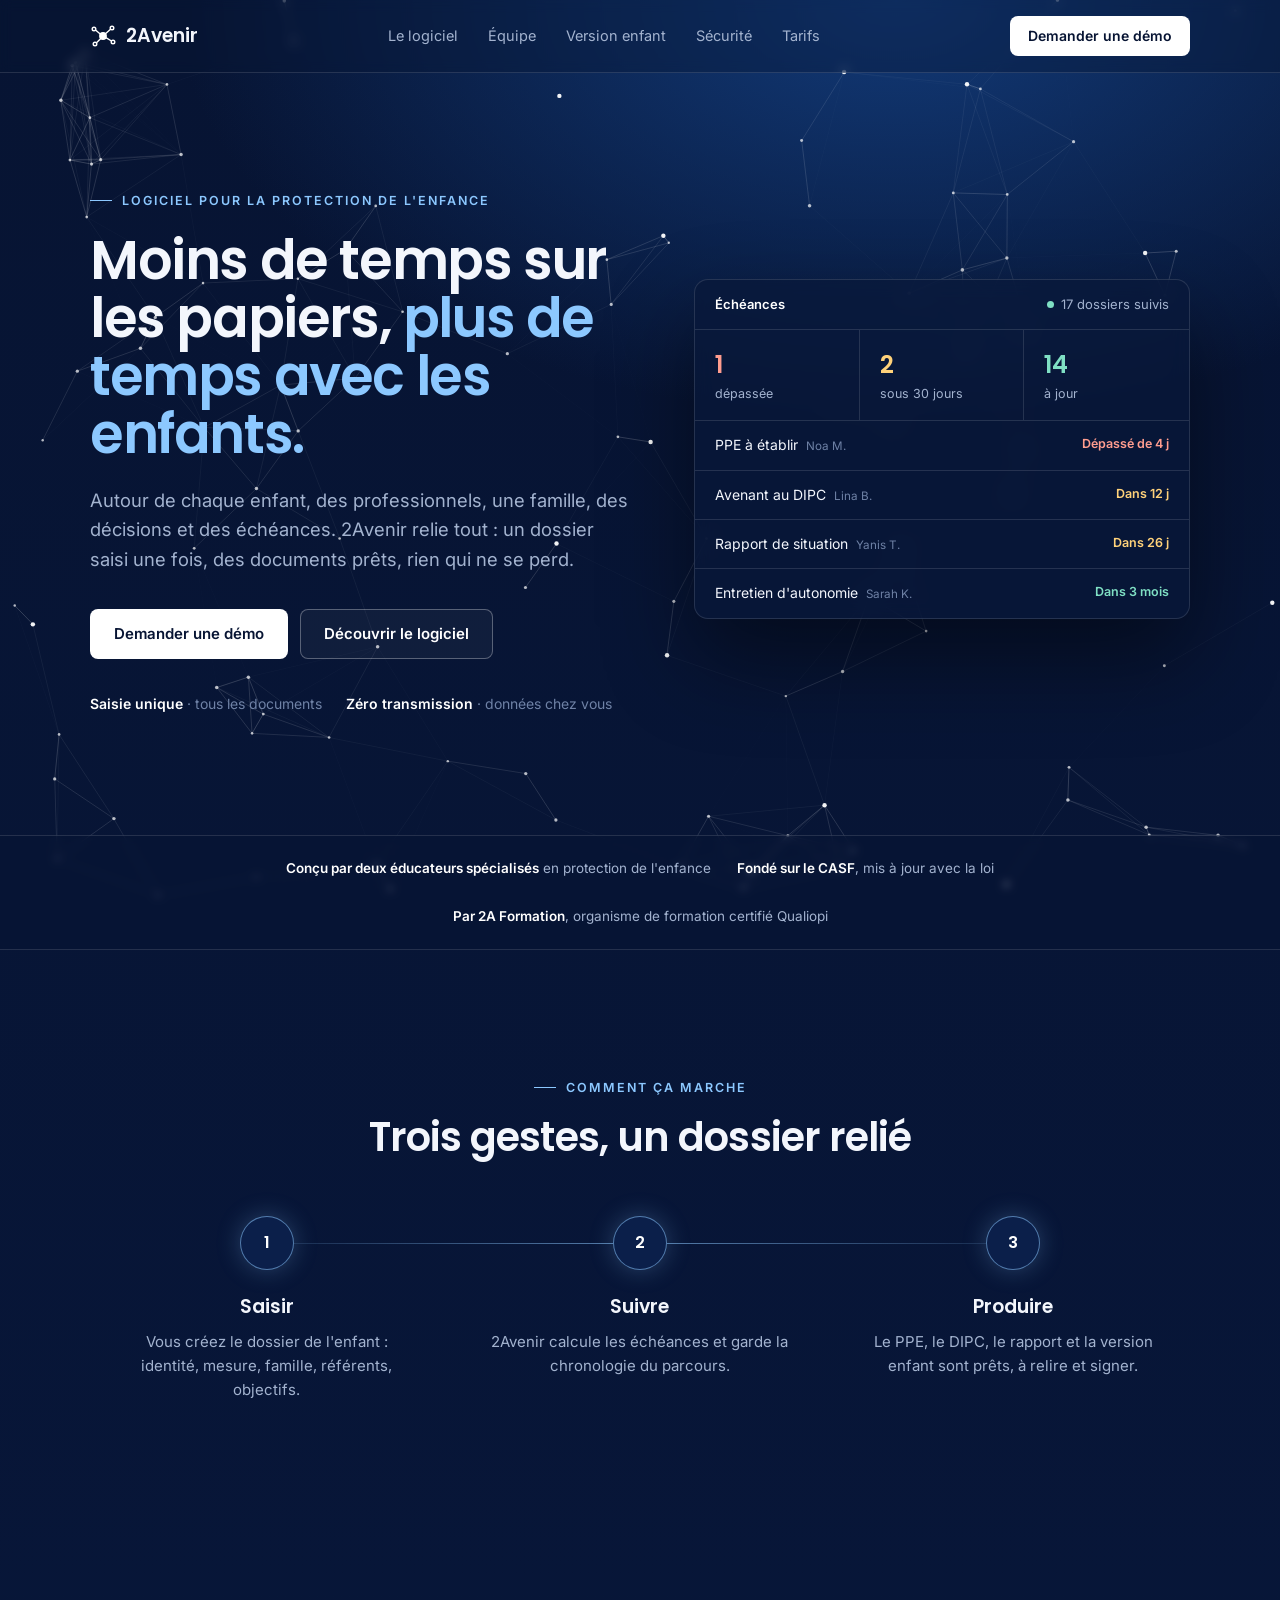
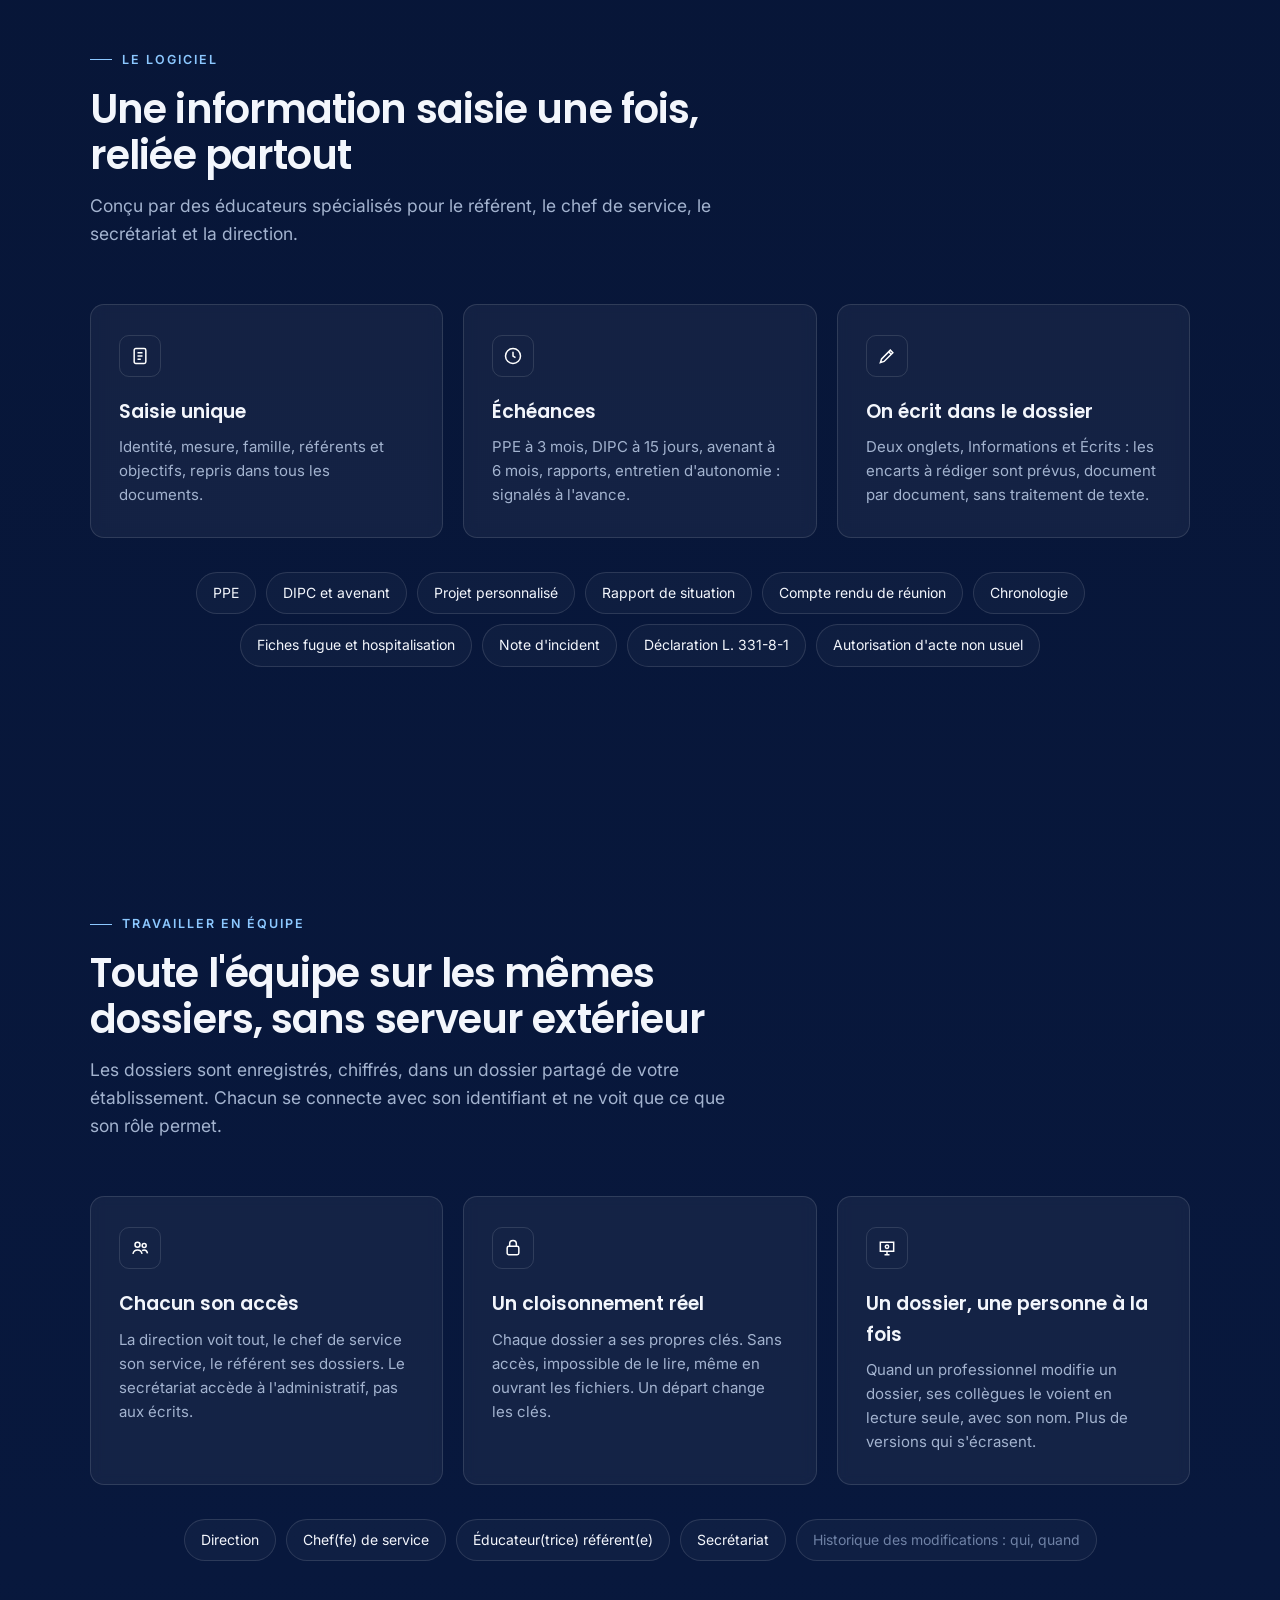
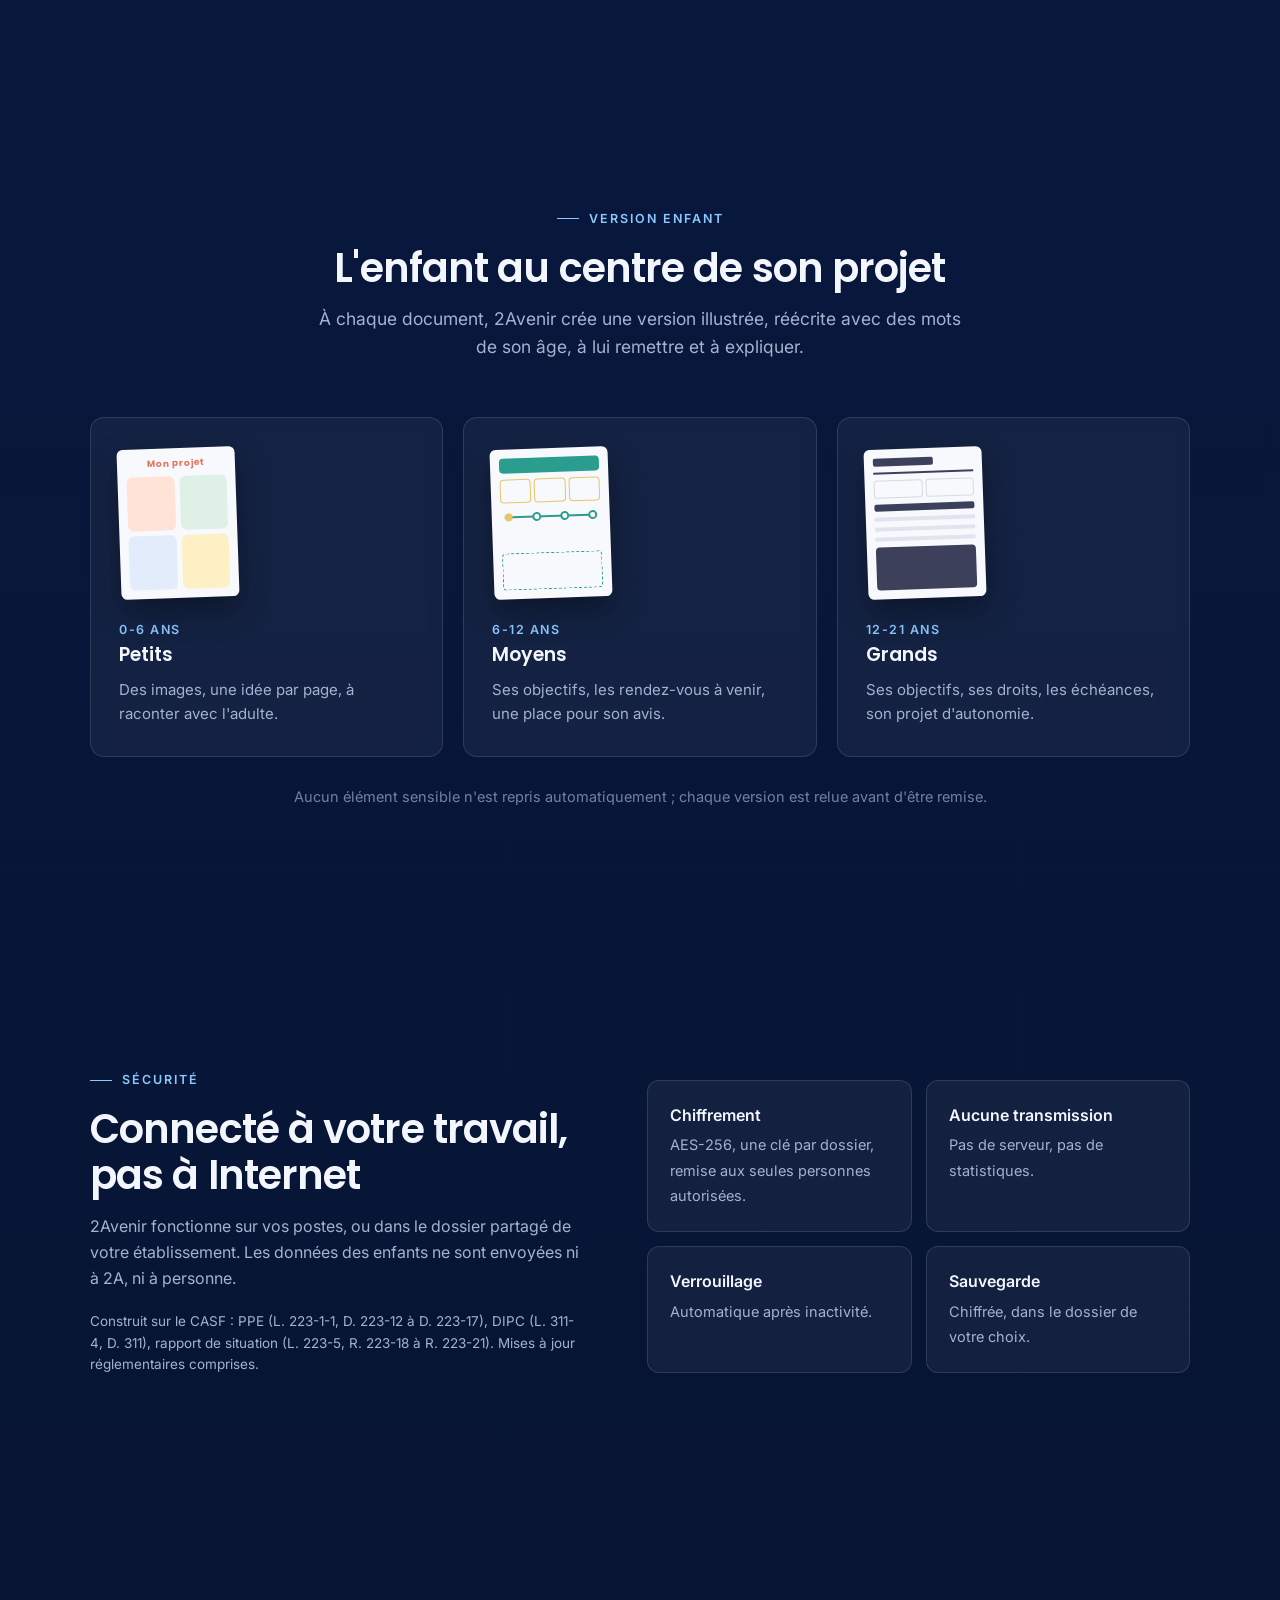
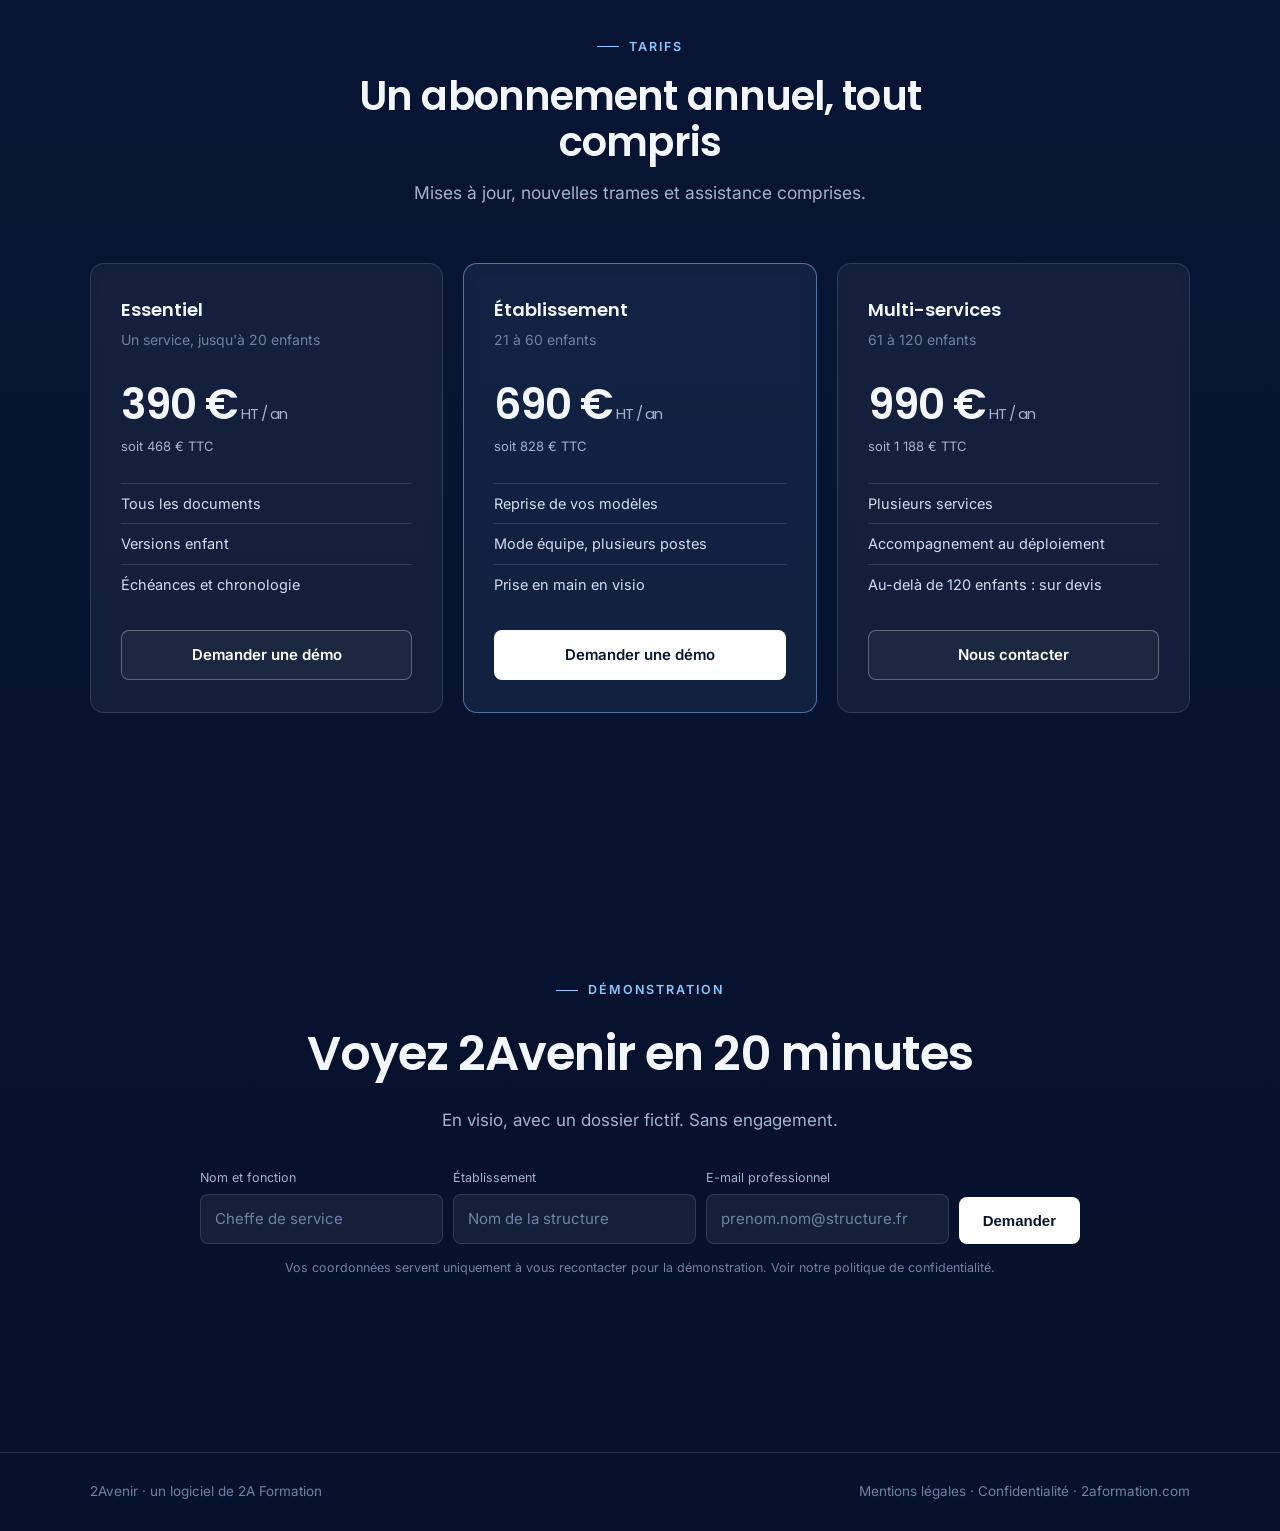
==== index.html @ 00c3069c "Page d'accueil 2Avenir" ====
<!doctype html>
<html lang="fr">
<head>
<meta charset="utf-8">
<meta name="viewport" content="width=device-width, initial-scale=1">
<title>2Avenir · logiciel pour la protection de l'enfance</title>
<meta name="description" content="2Avenir relie le dossier de chaque enfant accueilli, les échéances et les documents (PPE, DIPC, projet personnalisé, rapport de situation), avec une version pour l'enfant. Sans serveur extérieur. Par 2A Formation.">
<meta property="og:title" content="2Avenir · moins de temps sur les papiers, plus de temps avec les enfants">
<meta property="og:description" content="Le logiciel des écrits en protection de l'enfance, conçu par deux éducateurs spécialisés. Données chiffrées, rien n'est envoyé à l'extérieur.">
<meta property="og:url" content="https://2avenir.2aformation.com/">
<link rel="icon" href="data:image/svg+xml,%3Csvg xmlns=%27http://www.w3.org/2000/svg%27 viewBox=%270 0 26 26%27%3E%3Crect width=%2726%27 height=%2726%27 rx=%276%27 fill=%27%23071433%27/%3E%3Cg stroke=%27%23fff%27 stroke-width=%271.6%27%3E%3Cpath d=%27M6 7l7 6l7-6M6 19l7-6l7 6%27/%3E%3C/g%3E%3Ccircle cx=%2713%27 cy=%2713%27 r=%273%27 fill=%27%238cc8ff%27/%3E%3C/svg%3E">
<link rel="preconnect" href="https://fonts.googleapis.com"><link rel="preconnect" href="https://fonts.gstatic.com" crossorigin>
<link rel="stylesheet" href="https://fonts.googleapis.com/css2?family=Inter:wght@400;600&family=Poppins:wght@500;600&display=swap">
<style>
:root{color-scheme:dark;--ink:#f3f6fc;--muted:#a3b3cf;--dim:#6f82a6;--line:rgba(255,255,255,.12);--glass:rgba(255,255,255,.05);--accent:#8cc8ff}
*{box-sizing:border-box}
html{scroll-behavior:smooth}
body{margin:0;color:var(--ink);font-family:"Segoe UI Variable","Segoe UI",Inter,system-ui,Arial,sans-serif;font-size:16px;line-height:1.6;-webkit-font-smoothing:antialiased;
 background:radial-gradient(1200px 700px at 70% 0%,#123a78 0%,transparent 60%),linear-gradient(180deg,#071433 0%,#08183d 50%,#06112b 100%)}
html{background:#071433}
body:before{content:"";position:fixed;inset:0 0 auto;height:env(safe-area-inset-top,0px);z-index:11;background:#071433}
a:focus-visible,.btn:focus-visible{outline:2px solid var(--accent);outline-offset:3px}
h1,h2,h3,.logo,.px{font-family:Poppins,"Segoe UI",system-ui,sans-serif}
a{color:inherit;text-decoration:none}
#net{position:fixed;inset:0;width:100%;height:100%;z-index:0;pointer-events:none}
header,main,footer{position:relative;z-index:1}
.wrap{max-width:1140px;margin:0 auto;padding-left:max(20px,env(safe-area-inset-left,0px));padding-right:max(20px,env(safe-area-inset-right,0px))}
.tagm{position:fixed;bottom:calc(14px + env(safe-area-inset-bottom,0px));right:calc(14px + env(safe-area-inset-right,0px));z-index:99;background:rgba(255,255,255,.08);border:1px solid var(--line);color:var(--muted);font-size:12px;padding:6px 12px;border-radius:20px}
.btn{display:inline-flex;align-items:center;gap:8px;padding:13px 24px;border-radius:8px;font-weight:600;font-size:15px;background:#fff;color:#071433;transition:transform .2s,box-shadow .2s}
.btn:hover{transform:translateY(-1px);box-shadow:0 10px 30px rgba(140,200,255,.25)}
.btn.line{background:rgba(255,255,255,.04);color:#fff;box-shadow:inset 0 0 0 1px rgba(255,255,255,.3)}
.btn.line:hover{box-shadow:inset 0 0 0 1px #fff}
.k{display:inline-flex;align-items:center;gap:10px;font-size:12.5px;font-weight:600;letter-spacing:2px;text-transform:uppercase;color:var(--accent)}
.k:before{content:"";width:22px;height:1px;background:var(--accent)}

header{border-bottom:1px solid var(--line);backdrop-filter:blur(6px);background:rgba(7,20,51,.35);position:sticky;top:env(safe-area-inset-top,0px);z-index:10}
header .wrap{display:flex;align-items:center;justify-content:space-between;height:72px}
.logo{display:flex;align-items:center;gap:10px;font-weight:600;font-size:19px}
nav{display:flex;gap:30px;font-size:14.5px;color:var(--muted)}
nav a:hover{color:#fff}
header .btn{padding:9px 18px;font-size:14px}

.hero{display:flex;align-items:center;padding-block:110px 120px}
.hero .wrap{display:grid;grid-template-columns:1.05fr .95fr;gap:56px;align-items:center}
.hero h1{font-size:54px;line-height:1.08;letter-spacing:-1.4px;margin:20px 0 22px;font-weight:600}
.hero h1 span{color:var(--accent)}
.hero p{font-size:18.5px;color:var(--muted);margin:0 0 34px;max-width:540px}
.ctas{display:flex;gap:12px;flex-wrap:wrap}
.trust{display:flex;gap:24px;margin-top:34px;font-size:14px;color:var(--dim);flex-wrap:wrap}
.trust b{color:#fff;font-weight:600}

.app{background:rgba(9,24,58,.72);border:1px solid var(--line);border-radius:14px;backdrop-filter:blur(10px);box-shadow:0 40px 90px rgba(0,0,0,.45);overflow:hidden}
.app .bar{display:flex;justify-content:space-between;align-items:center;padding:14px 20px;border-bottom:1px solid var(--line);font-size:13px;color:var(--muted)}
.app .bar b{color:#fff;font-weight:600}
.app .kp{display:grid;grid-template-columns:repeat(3,1fr);border-bottom:1px solid var(--line)}
.app .kp div{padding:16px 20px;border-right:1px solid var(--line);font-size:12.5px;color:var(--muted)}
.app .kp div:last-child{border-right:0}
.app .kp b{display:block;font-size:24px;font-family:Poppins,sans-serif;font-weight:600}
.r{color:#ff9d8f}.o{color:#ffd27a}.g{color:#7fe0c4}
.app .row{display:flex;justify-content:space-between;padding:13px 20px;border-bottom:1px solid var(--line);font-size:14px}
.app .row:last-child{border-bottom:0}
.app .row small{color:var(--dim);margin-left:8px}
.app .row span:last-child{font-size:12.5px;font-weight:600}

section{padding:120px 0}
.sh{max-width:660px;margin-bottom:56px}
.sh h2{font-size:40px;line-height:1.15;letter-spacing:-.9px;margin:16px 0 14px;font-weight:600}
.sh p{color:var(--muted);font-size:17.5px;margin:0}
.sh.c{text-align:center;margin-left:auto;margin-right:auto}

.grid3{display:grid;grid-template-columns:repeat(3,1fr);gap:20px}
.card{background:var(--glass);border:1px solid var(--line);border-radius:14px;padding:30px 28px;backdrop-filter:blur(6px);transition:border-color .3s,transform .3s}
.card:hover{border-color:rgba(140,200,255,.45);transform:translateY(-3px)}
.card .ic{width:42px;height:42px;border-radius:10px;border:1px solid var(--line);display:grid;place-items:center;margin-bottom:20px}
.card h3{margin:0 0 8px;font-size:19px;font-weight:600}
.card p{margin:0;color:var(--muted);font-size:15px}

.docs{display:flex;flex-wrap:wrap;gap:10px;margin-top:34px;justify-content:center}
.docs span{padding:9px 16px;border-radius:30px;border:1px solid var(--line);font-size:14px;background:rgba(255,255,255,.03)}

.kid .age{font-size:12.5px;font-weight:600;letter-spacing:1.5px;color:var(--accent);text-transform:uppercase}
.kid svg{display:block;margin-bottom:22px}
.fine{text-align:center;color:var(--dim);font-size:14.5px;margin-top:28px}

.sec{display:grid;grid-template-columns:1fr 1.1fr;gap:64px;align-items:center}
.sec h2{font-size:40px;letter-spacing:-.9px;line-height:1.15;margin:16px 0 14px;font-weight:600}
.sec p{color:var(--muted)}
.sg{display:grid;grid-template-columns:1fr 1fr;gap:14px}
.sg div{padding:22px;border-radius:12px;border:1px solid var(--line);background:var(--glass)}
.sg b{display:block;font-weight:600;margin-bottom:4px}
.sg span{color:var(--muted);font-size:14.5px}
.law{margin-top:20px;font-size:13.5px;color:var(--dim)}

.tg{display:grid;grid-template-columns:repeat(3,1fr);gap:20px}
.t{border-radius:14px;padding:32px 30px;background:var(--glass);border:1px solid var(--line);display:flex;flex-direction:column;backdrop-filter:blur(6px)}
.t.rec{background:rgba(140,200,255,.08);border-color:rgba(140,200,255,.5)}
.t h3{margin:0;font-size:18px;font-weight:600}
.t .for{color:var(--dim);font-size:14px;margin:4px 0 20px}
.px{font-size:42px;font-weight:600;letter-spacing:-1px}
.px small{font-size:15px;color:var(--muted);font-weight:400}
.ttc{font-size:13px;color:var(--muted);margin-top:-2px;margin-bottom:6px}
.t ul{list-style:none;padding:0;margin:20px 0 26px;flex:1;font-size:14.5px;color:#d3dcee}
.t li{padding:8px 0;border-top:1px solid var(--line)}
.t .btn{justify-content:center}
.fond{text-align:center;color:var(--muted);margin-top:24px;font-size:15px}
.fond b{color:#fff}

.final{text-align:center;padding:140px 0}
.final h2{font-size:48px;letter-spacing:-1px;margin:16px 0 14px;font-weight:600}
.final p{color:var(--muted);margin:0 0 34px;font-size:17px}
footer{border-top:1px solid var(--line);padding:28px 0;color:var(--dim);font-size:13.5px}
footer a{color:inherit}
footer .wrap{display:flex;justify-content:space-between;gap:16px;flex-wrap:wrap}

@media(max-width:900px){
 nav{display:none}
 .hero .wrap,.sec{grid-template-columns:1fr}
 .hero h1{font-size:36px}
 .grid3,.tg,.sg{grid-template-columns:1fr}
 section{padding:72px 0}
 .sh h2,.sec h2{font-size:30px}.final h2{font-size:34px}
}

/* ===== améliorations v2 ===== */
.app .bar .live{display:inline-flex;align-items:center;gap:7px}
.app .bar .live:before{content:"";width:7px;height:7px;border-radius:50%;background:#7fe0c4;box-shadow:0 0 0 0 rgba(127,224,196,.6);animation:pulse 2.4s infinite}
@keyframes pulse{0%{box-shadow:0 0 0 0 rgba(127,224,196,.55)}70%{box-shadow:0 0 0 8px rgba(127,224,196,0)}100%{box-shadow:0 0 0 0 rgba(127,224,196,0)}}
.app .row{animation:rowin .7s ease both}
.app .row:nth-of-type(1){animation-delay:.15s}.app .row:nth-of-type(2){animation-delay:.3s}.app .row:nth-of-type(3){animation-delay:.45s}.app .row:nth-of-type(4){animation-delay:.6s}
@keyframes rowin{from{opacity:.25;transform:translateX(10px)}to{opacity:1;transform:none}}
.strip{border-top:1px solid var(--line);border-bottom:1px solid var(--line);background:rgba(7,20,51,.45);backdrop-filter:blur(4px)}
.strip .wrap{display:flex;justify-content:center;gap:26px;flex-wrap:wrap;padding-block:22px;font-size:13.5px;color:var(--muted)}
.strip b{color:#fff;font-weight:600}
.steps{display:grid;grid-template-columns:repeat(3,1fr);gap:20px;position:relative}
.steps:before{content:"";position:absolute;top:27px;left:16%;right:16%;height:1px;background:linear-gradient(90deg,rgba(140,200,255,.1),rgba(140,200,255,.6),rgba(140,200,255,.1))}
.step{text-align:center;padding:0 10px;position:relative}
.step .dot{width:54px;height:54px;border-radius:50%;margin:0 auto 22px;display:grid;place-items:center;background:#0b1f4a;border:1px solid rgba(140,200,255,.55);font-family:Poppins,sans-serif;font-weight:600;color:#fff;box-shadow:0 0 24px rgba(140,200,255,.25)}
.step h3{margin:0 0 8px;font-size:19px;font-weight:600}
.step p{margin:0 auto;color:var(--muted);font-size:15px;max-width:300px}
.paper{width:118px;height:150px;background:#f7f9fd;border-radius:6px;box-shadow:0 14px 30px rgba(0,0,0,.35);padding:9px;display:flex;flex-direction:column;gap:6px;margin-bottom:22px;transform:rotate(-2deg);transition:transform .35s}
.card:hover .paper{transform:rotate(0) translateY(-3px)}
.form{display:grid;grid-template-columns:repeat(3,1fr) auto;gap:10px;max-width:880px;margin:0 auto;text-align:left}
.form label{display:block;font-size:12.5px;color:var(--muted);margin-bottom:6px}
.form input{width:100%;padding:12px 14px;border-radius:8px;border:1px solid var(--line);background:rgba(255,255,255,.06);color:#fff;font:inherit;font-size:15px}
.form input::placeholder{color:var(--dim)}
.form input:focus{outline:none;border-color:var(--accent);background:rgba(255,255,255,.09)}
.form .btn{align-self:end;height:47px;border:0;cursor:pointer}
.ok{margin-top:18px;color:#7fe0c4;font-size:15px}
@media(max-width:900px){.steps,.form{grid-template-columns:1fr}.steps:before{display:none}.strip .wrap{gap:14px;flex-direction:column;align-items:center;text-align:center}}
@media(prefers-reduced-motion:reduce){.app .row{animation:none}.app .bar .live:before{animation:none}}
</style>
</head>
<body>

<canvas id="net" aria-hidden="true"></canvas>

<header>
 <div class="wrap">
  <div class="logo"><svg width="26" height="26" viewBox="0 0 26 26" fill="none" stroke="#fff" stroke-width="1.4"><circle cx="13" cy="13" r="3.2" fill="#fff"/><circle cx="4" cy="6" r="1.8"/><circle cx="22" cy="5" r="1.8"/><circle cx="23" cy="19" r="1.8"/><circle cx="5" cy="21" r="1.8"/><path d="M5.5 7l5 4.2M20.5 6.3l-5.3 4.8M21.5 18l-5.6-3.4M6.5 19.8l4.3-4.2"/></svg>2Avenir</div>
  <nav><a href="#logiciel">Le logiciel</a><a href="#equipe">Équipe</a><a href="#enfant">Version enfant</a><a href="#securite">Sécurité</a><a href="#tarifs">Tarifs</a></nav>
  <a class="btn" href="#demo">Demander une démo</a>
 </div>
</header>

<main>
 <div class="hero">
  <div class="wrap">
   <div>
    <div class="k">Logiciel pour la protection de l'enfance</div>
    <h1>Moins de temps sur les papiers, <span>plus de temps avec les enfants.</span></h1>
    <p>Autour de chaque enfant, des professionnels, une famille, des décisions et des échéances. 2Avenir relie tout : un dossier saisi une fois, des documents prêts, rien qui ne se perd.</p>
    <div class="ctas"><a class="btn" href="#demo">Demander une démo</a><a class="btn line" href="#logiciel">Découvrir le logiciel</a></div>
    <div class="trust"><span><b>Saisie unique</b> · tous les documents</span><span><b>Zéro transmission</b> · données chez vous</span></div>
   </div>
   <div class="app" aria-label="Aperçu du logiciel, données fictives">
    <div class="bar"><b>Échéances</b><span class="live">17 dossiers suivis</span></div>
    <div class="kp"><div><b class="r">1</b>dépassée</div><div><b class="o">2</b>sous 30 jours</div><div><b class="g">14</b>à jour</div></div>
    <div class="row"><span>PPE à établir<small>Noa M.</small></span><span class="r">Dépassé de 4 j</span></div>
    <div class="row"><span>Avenant au DIPC<small>Lina B.</small></span><span class="o">Dans 12 j</span></div>
    <div class="row"><span>Rapport de situation<small>Yanis T.</small></span><span class="o">Dans 26 j</span></div>
    <div class="row"><span>Entretien d'autonomie<small>Sarah K.</small></span><span class="g">Dans 3 mois</span></div>
   </div>
  </div>
 </div>

 <div class="strip"><div class="wrap"><span><b>Conçu par deux éducateurs spécialisés</b> en protection de l'enfance</span><span><b>Fondé sur le CASF</b>, mis à jour avec la loi</span><span><b>Par 2A Formation</b>, organisme de formation certifié Qualiopi</span></div></div>

 <section id="etapes">
  <div class="wrap">
   <div class="sh c"><div class="k">Comment ça marche</div><h2>Trois gestes, un dossier relié</h2></div>
   <div class="steps">
    <div class="step"><div class="dot">1</div><h3>Saisir</h3><p>Vous créez le dossier de l'enfant : identité, mesure, famille, référents, objectifs.</p></div>
    <div class="step"><div class="dot">2</div><h3>Suivre</h3><p>2Avenir calcule les échéances et garde la chronologie du parcours.</p></div>
    <div class="step"><div class="dot">3</div><h3>Produire</h3><p>Le PPE, le DIPC, le rapport et la version enfant sont prêts, à relire et signer.</p></div>
   </div>
  </div>
 </section>

 <section id="logiciel">
  <div class="wrap">
   <div class="sh"><div class="k">Le logiciel</div><h2>Une information saisie une fois, reliée partout</h2><p>Conçu par des éducateurs spécialisés pour le référent, le chef de service, le secrétariat et la direction.</p></div>
   <div class="grid3">
    <div class="card"><div class="ic"><svg width="20" height="20" viewBox="0 0 24 24" fill="none" stroke="#fff" stroke-width="1.8"><rect x="5" y="3" width="14" height="18" rx="2"/><path d="M9 8h6M9 12h6M9 16h4"/></svg></div><h3>Saisie unique</h3><p>Identité, mesure, famille, référents et objectifs, repris dans tous les documents.</p></div>
    <div class="card"><div class="ic"><svg width="20" height="20" viewBox="0 0 24 24" fill="none" stroke="#fff" stroke-width="1.8"><circle cx="12" cy="12" r="9"/><path d="M12 7v5l3 2"/></svg></div><h3>Échéances</h3><p>PPE à 3 mois, DIPC à 15 jours, avenant à 6 mois, rapports, entretien d'autonomie : signalés à l'avance.</p></div>
    <div class="card"><div class="ic"><svg width="20" height="20" viewBox="0 0 24 24" fill="none" stroke="#fff" stroke-width="1.8"><path d="M4 20l1.5-4.5L16 5l3 3L8.5 18.5z"/><path d="M14 7l3 3"/></svg></div><h3>On écrit dans le dossier</h3><p>Deux onglets, Informations et Écrits : les encarts à rédiger sont prévus, document par document, sans traitement de texte.</p></div>
   </div>
   <div class="docs"><span>PPE</span><span>DIPC et avenant</span><span>Projet personnalisé</span><span>Rapport de situation</span><span>Compte rendu de réunion</span><span>Chronologie</span><span>Fiches fugue et hospitalisation</span><span>Note d'incident</span><span>Déclaration L. 331-8-1</span><span>Autorisation d'acte non usuel</span></div>
  </div>
 </section>

 <section id="equipe">
  <div class="wrap">
   <div class="sh"><div class="k">Travailler en équipe</div><h2>Toute l'équipe sur les mêmes dossiers, sans serveur extérieur</h2><p>Les dossiers sont enregistrés, chiffrés, dans un dossier partagé de votre établissement. Chacun se connecte avec son identifiant et ne voit que ce que son rôle permet.</p></div>
   <div class="grid3">
    <div class="card"><div class="ic"><svg width="20" height="20" viewBox="0 0 24 24" fill="none" stroke="#fff" stroke-width="1.8"><circle cx="9" cy="8" r="3"/><circle cx="17" cy="9" r="2.4"/><path d="M3.5 19c.8-3 3-4.5 5.5-4.5s4.7 1.5 5.5 4.5M14.5 15.2c.8-.5 1.6-.7 2.5-.7 2 0 3.5 1.2 4 4"/></svg></div><h3>Chacun son accès</h3><p>La direction voit tout, le chef de service son service, le référent ses dossiers. Le secrétariat accède à l'administratif, pas aux écrits.</p></div>
    <div class="card"><div class="ic"><svg width="20" height="20" viewBox="0 0 24 24" fill="none" stroke="#fff" stroke-width="1.8"><rect x="5" y="10" width="14" height="10" rx="2"/><path d="M8 10V7a4 4 0 0 1 8 0v3"/></svg></div><h3>Un cloisonnement réel</h3><p>Chaque dossier a ses propres clés. Sans accès, impossible de le lire, même en ouvrant les fichiers. Un départ change les clés.</p></div>
    <div class="card"><div class="ic"><svg width="20" height="20" viewBox="0 0 24 24" fill="none" stroke="#fff" stroke-width="1.8"><path d="M4 5h16v11H4z"/><path d="M9 20h6M12 16v4"/><circle cx="12" cy="10.5" r="2"/></svg></div><h3>Un dossier, une personne à la fois</h3><p>Quand un professionnel modifie un dossier, ses collègues le voient en lecture seule, avec son nom. Plus de versions qui s'écrasent.</p></div>
   </div>
   <div class="docs"><span>Direction</span><span>Chef(fe) de service</span><span>Éducateur(trice) référent(e)</span><span>Secrétariat</span><span style="color:var(--dim)">Historique des modifications : qui, quand</span></div>
  </div>
 </section>

 <section id="enfant" class="kid">
  <div class="wrap">
   <div class="sh c"><div class="k">Version enfant</div><h2>L'enfant au centre de son projet</h2><p>À chaque document, 2Avenir crée une version illustrée, réécrite avec des mots de son âge, à lui remettre et à expliquer.</p></div>
   <div class="grid3">
    <div class="card"><div class="paper"><div style="font:700 9px Poppins,sans-serif;color:#e8735a;text-align:center">Mon projet</div><div style="display:grid;grid-template-columns:1fr 1fr;gap:5px;flex:1"><div style="background:#ffe3d6;border-radius:6px"></div><div style="background:#dff1e6;border-radius:6px"></div><div style="background:#e3ecfb;border-radius:6px"></div><div style="background:#fdf0c4;border-radius:6px"></div></div></div><div class="age">0-6 ans</div><h3>Petits</h3><p>Des images, une idée par page, à raconter avec l'adulte.</p></div>
    <div class="card"><div class="paper"><div style="background:#2a9d8f;border-radius:4px;height:15px"></div><div style="display:grid;grid-template-columns:repeat(3,1fr);gap:3px"><div style="height:24px;border:1.5px solid #e9c46a;border-radius:4px"></div><div style="height:24px;border:1.5px solid #e9c46a;border-radius:4px"></div><div style="height:24px;border:1.5px solid #e9c46a;border-radius:4px"></div></div><svg width="100" height="16" viewBox="0 0 100 16"><line x1="4" y1="8" x2="96" y2="8" stroke="#2a9d8f" stroke-width="2"/><circle cx="8" cy="8" r="4" fill="#e9c46a"/><circle cx="36" cy="8" r="3.5" fill="#fff" stroke="#2a9d8f" stroke-width="2"/><circle cx="64" cy="8" r="3.5" fill="#fff" stroke="#2a9d8f" stroke-width="2"/><circle cx="92" cy="8" r="3.5" fill="#fff" stroke="#2a9d8f" stroke-width="2"/></svg><div style="flex:1;border:1.5px dashed #2a9d8f;border-radius:4px"></div></div><div class="age">6-12 ans</div><h3>Moyens</h3><p>Ses objectifs, les rendez-vous à venir, une place pour son avis.</p></div>
    <div class="card"><div class="paper"><div style="height:8px;width:60%;background:#3d405b;border-radius:2px"></div><div style="height:2px;background:#3d405b"></div><div style="display:grid;grid-template-columns:1fr 1fr;gap:3px"><div style="height:18px;border:1px solid #d9d9e3;border-radius:3px"></div><div style="height:18px;border:1px solid #d9d9e3;border-radius:3px"></div></div><div style="height:7px;background:#3d405b;border-radius:2px"></div><div style="height:4px;background:#e2e3ef"></div><div style="height:4px;background:#e2e3ef"></div><div style="height:4px;background:#e2e3ef"></div><div style="flex:1;background:#3d405b;border-radius:4px"></div></div><div class="age">12-21 ans</div><h3>Grands</h3><p>Ses objectifs, ses droits, les échéances, son projet d'autonomie.</p></div>
   </div>
   <p class="fine">Aucun élément sensible n'est repris automatiquement ; chaque version est relue avant d'être remise.</p>
  </div>
 </section>

 <section id="securite">
  <div class="wrap sec">
   <div><div class="k">Sécurité</div><h2>Connecté à votre travail, pas à Internet</h2><p>2Avenir fonctionne sur vos postes, ou dans le dossier partagé de votre établissement. Les données des enfants ne sont envoyées ni à 2A, ni à personne.</p><p class="law">Construit sur le CASF : PPE (L. 223-1-1, D. 223-12 à D. 223-17), DIPC (L. 311-4, D. 311), rapport de situation (L. 223-5, R. 223-18 à R. 223-21). Mises à jour réglementaires comprises.</p></div>
   <div class="sg">
    <div><b>Chiffrement</b><span>AES-256, une clé par dossier, remise aux seules personnes autorisées.</span></div>
    <div><b>Aucune transmission</b><span>Pas de serveur, pas de statistiques.</span></div>
    <div><b>Verrouillage</b><span>Automatique après inactivité.</span></div>
    <div><b>Sauvegarde</b><span>Chiffrée, dans le dossier de votre choix.</span></div>
   </div>
  </div>
 </section>

 <section id="tarifs">
  <div class="wrap">
   <div class="sh c"><div class="k">Tarifs</div><h2>Un abonnement annuel, tout compris</h2><p>Mises à jour, nouvelles trames et assistance comprises.</p></div>
   <div class="tg">
    <div class="t"><h3>Essentiel</h3><div class="for">Un service, jusqu'à 20 enfants</div><div class="px">390 €<small> HT / an</small></div><div class="ttc">soit 468 € TTC</div><ul><li>Tous les documents</li><li>Versions enfant</li><li>Échéances et chronologie</li></ul><a class="btn line" href="#demo">Demander une démo</a></div>
    <div class="t rec"><h3>Établissement</h3><div class="for">21 à 60 enfants</div><div class="px">690 €<small> HT / an</small></div><div class="ttc">soit 828 € TTC</div><ul><li>Reprise de vos modèles</li><li>Mode équipe, plusieurs postes</li><li>Prise en main en visio</li></ul><a class="btn" href="#demo">Demander une démo</a></div>
    <div class="t"><h3>Multi-services</h3><div class="for">61 à 120 enfants</div><div class="px">990 €<small> HT / an</small></div><div class="ttc">soit 1 188 € TTC</div><ul><li>Plusieurs services</li><li>Accompagnement au déploiement</li><li>Au-delà de 120 enfants : sur devis</li></ul><a class="btn line" href="#demo">Nous contacter</a></div>
   </div>
  </div>
 </section>

 <div class="final" id="demo">
  <div class="wrap">
   <div class="k">Démonstration</div>
   <h2>Voyez 2Avenir en 20 minutes</h2>
   <p>En visio, avec un dossier fictif. Sans engagement.</p>
   <form class="form" id="demoForm" action="https://formspree.io/f/xjykajbo" method="POST">
    <input type="hidden" name="_subject" value="2Avenir : demande de démonstration">
    <input type="hidden" name="origine" value="2avenir.2aformation.com">
    <div><label for="f-nom">Nom et fonction</label><input id="f-nom" name="nom_fonction" required placeholder="Cheffe de service"></div>
    <div><label for="f-struct">Établissement</label><input id="f-struct" name="etablissement" required placeholder="Nom de la structure"></div>
    <div><label for="f-mail">E-mail professionnel</label><input id="f-mail" name="email" type="email" required placeholder="prenom.nom@structure.fr"></div>
    <button class="btn" type="submit">Demander</button>
   </form>
   <p class="ok" id="ok" hidden role="status"></p>
   <p class="fine" style="margin-top:14px;font-size:12.5px;color:var(--dim)">Vos coordonnées servent uniquement à vous recontacter pour la démonstration. Voir notre <a href="https://2aformation.com/politique-de-confidentialite/index.html" style="color:inherit">politique de confidentialité</a>.</p>
  </div>
 </div>
</main>

<footer>
 <div class="wrap"><span>2Avenir · un logiciel de 2A Formation</span><span><a href="https://2aformation.com/mention/index.html">Mentions légales</a> · <a href="https://2aformation.com/politique-de-confidentialite/index.html">Confidentialité</a> · <a href="https://2aformation.com/">2aformation.com</a></span></div>
</footer>

<script>
(function(){
 var c=document.getElementById('net'),x=c.getContext('2d'),W,H,dpr=Math.min(window.devicePixelRatio||1,2),pts=[],mouse={x:-9999,y:-9999};
 var reduce=window.matchMedia&&matchMedia('(prefers-reduced-motion: reduce)').matches;
 var LINK=150;
 function init(){
  W=innerWidth;H=innerHeight;c.width=W*dpr;c.height=H*dpr;x.setTransform(dpr,0,0,dpr,0,0);
  var n=Math.min(W<700?60:130,Math.round(W*H/11000));pts=[];
  for(var i=0;i<n;i++){pts.push({x:Math.random()*W,y:Math.random()*H,vx:(Math.random()-.5)*.28,vy:(Math.random()-.5)*.28,r:Math.random()<.12?2.2:1.2+Math.random()*.6})}
 }
 function frame(){
  x.clearRect(0,0,W,H);
  for(var i=0;i<pts.length;i++){var p=pts[i];
   if(!reduce){p.x+=p.vx;p.y+=p.vy;if(p.x<0||p.x>W)p.vx*=-1;if(p.y<0||p.y>H)p.vy*=-1}
   for(var j=i+1;j<pts.length;j++){var q=pts[j],dx=p.x-q.x,dy=p.y-q.y,d=Math.sqrt(dx*dx+dy*dy);
    if(d<LINK){x.strokeStyle='rgba(255,255,255,'+(0.22*(1-d/LINK)).toFixed(3)+')';x.lineWidth=1;x.beginPath();x.moveTo(p.x,p.y);x.lineTo(q.x,q.y);x.stroke()}}
   var mx=p.x-mouse.x,my=p.y-mouse.y,md=Math.sqrt(mx*mx+my*my);
   if(md<200){x.strokeStyle='rgba(140,200,255,'+(0.45*(1-md/200)).toFixed(3)+')';x.beginPath();x.moveTo(p.x,p.y);x.lineTo(mouse.x,mouse.y);x.stroke()}
   x.fillStyle=p.r>2?'rgba(255,255,255,.95)':'rgba(255,255,255,.7)';x.beginPath();x.arc(p.x,p.y,p.r,0,6.283);x.fill();
  }
  if(!reduce&&!document.hidden)requestAnimationFrame(frame);
 }
 addEventListener('mousemove',function(e){mouse.x=e.clientX;mouse.y=e.clientY});
 addEventListener('mouseout',function(){mouse.x=mouse.y=-9999});
 init();addEventListener('resize',function(){init();if(reduce)frame()});frame();
 document.addEventListener('visibilitychange',function(){if(!document.hidden&&!reduce)requestAnimationFrame(frame)});
 addEventListener('scroll',function(){var k=Math.min(1,scrollY/(innerHeight*0.9));c.style.opacity=(1-0.5*k).toFixed(2)},{passive:true});
 var f=document.getElementById('demoForm'),ok=document.getElementById('ok');if(f)f.addEventListener('submit',function(e){e.preventDefault();var b=f.querySelector('button');b.disabled=true;fetch(f.action,{method:'POST',body:new FormData(f),headers:{Accept:'application/json'}}).then(function(r){if(!r.ok)throw 0;f.reset();ok.textContent='Merci ! Nous vous recontactons très vite pour fixer la démonstration.';ok.style.color='';ok.hidden=false;}).catch(function(){ok.textContent='L\'envoi n\'a pas fonctionné. Écrivez-nous à 2aa.formation@gmail.com.';ok.style.color='#ffb4a8';ok.hidden=false;}).then(function(){b.disabled=false;});});
})();
</script>

</body>
</html>
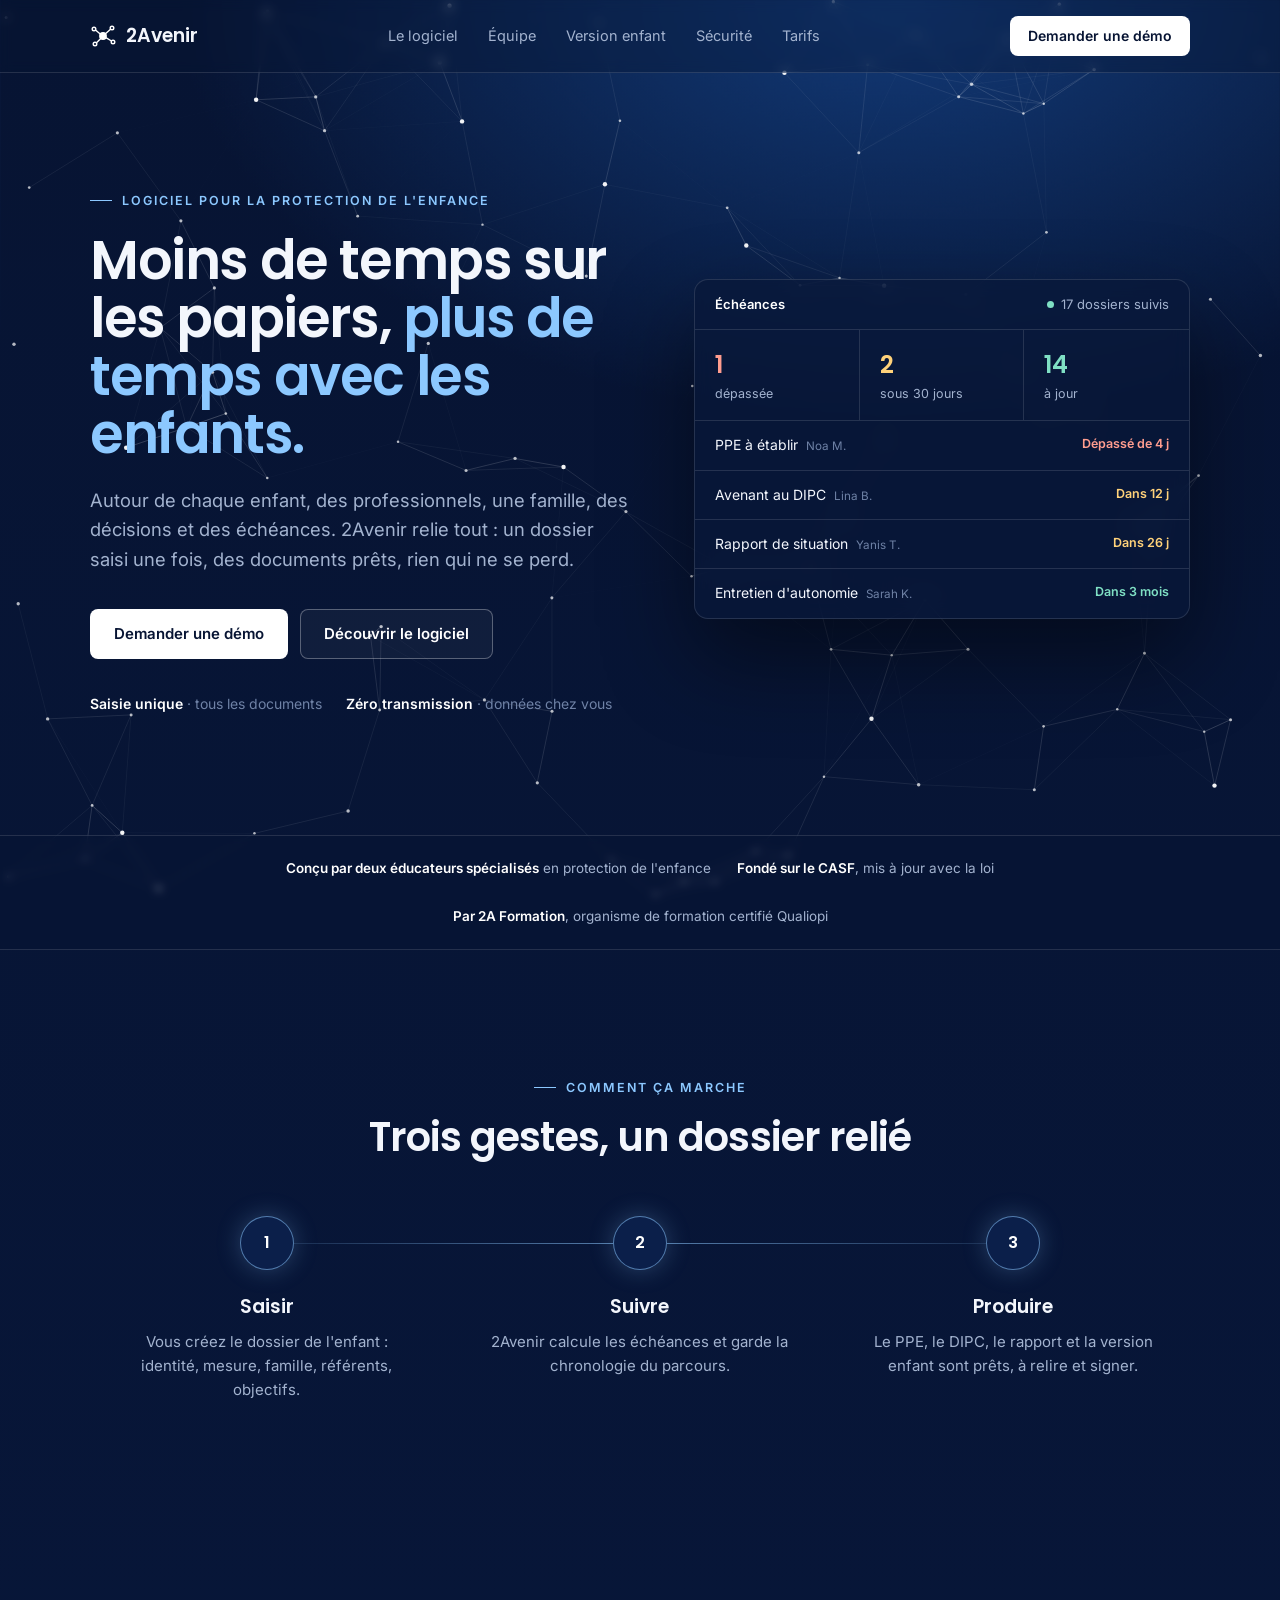
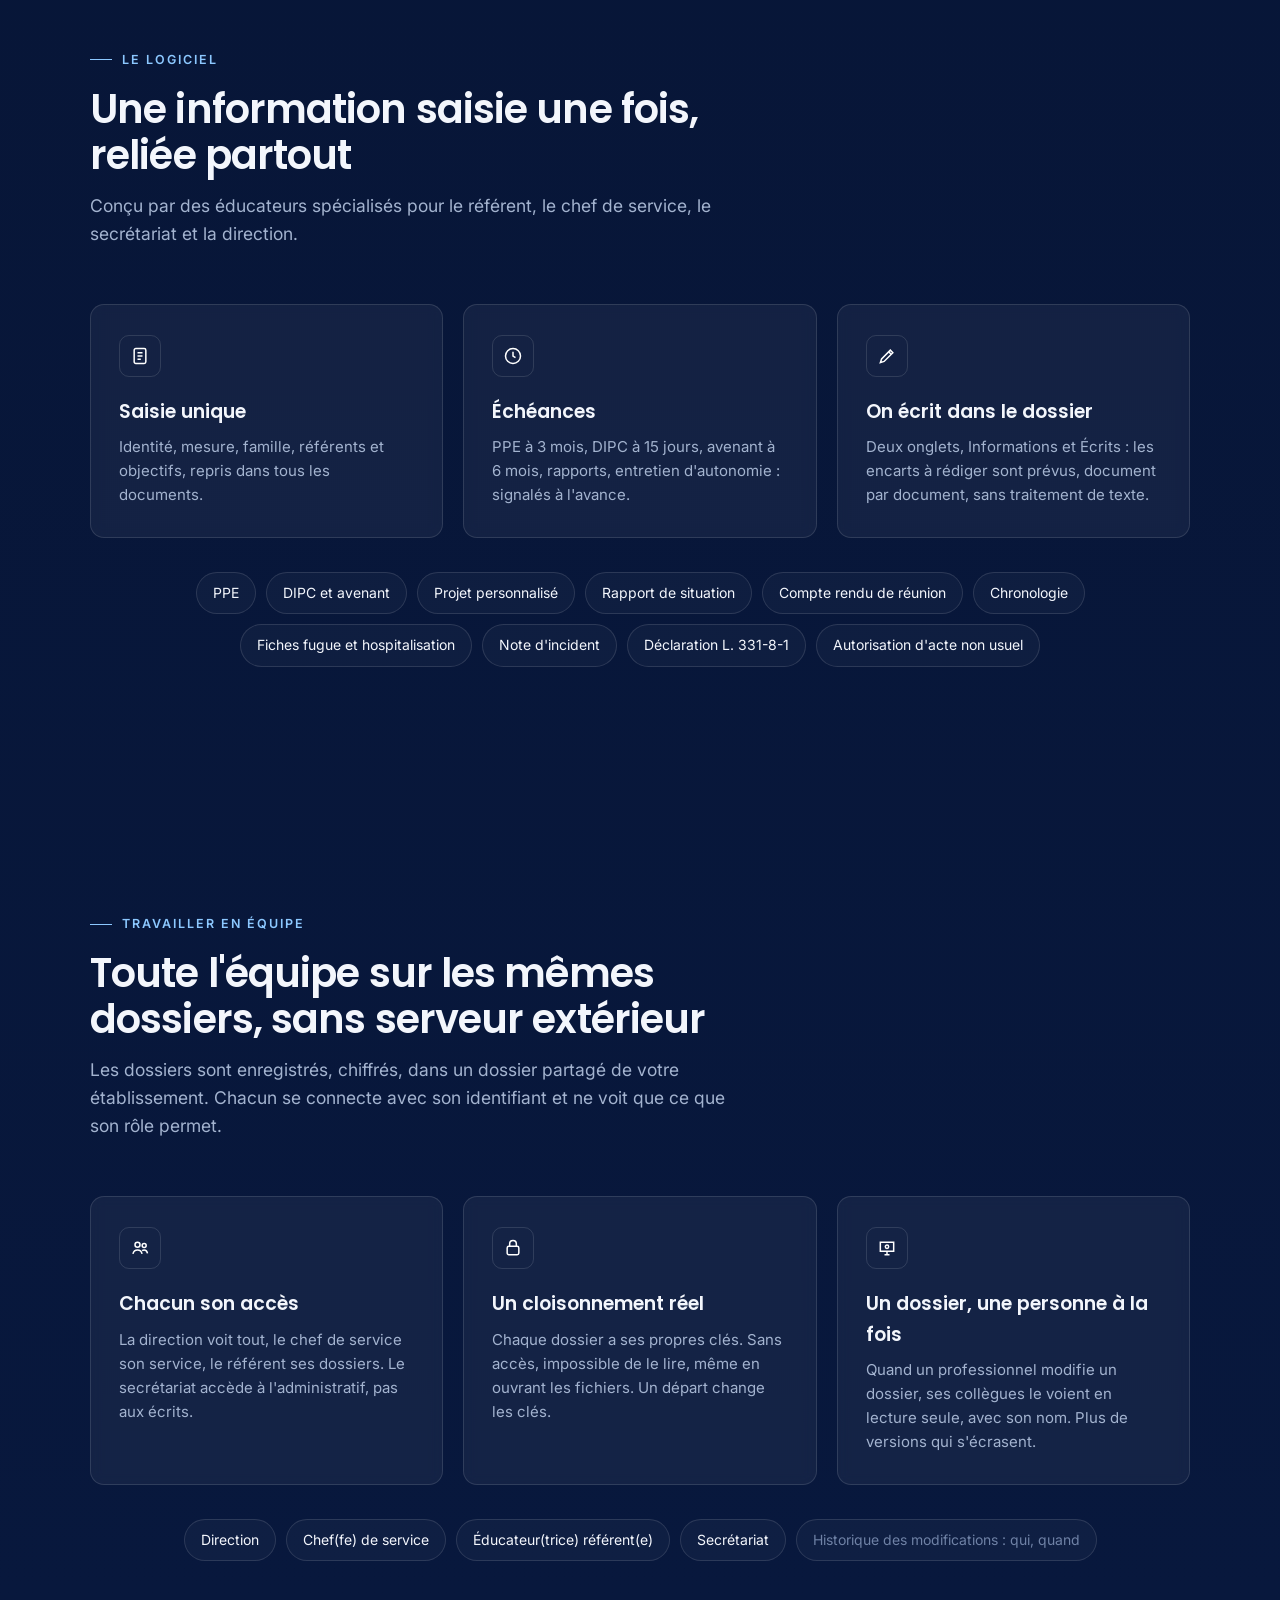
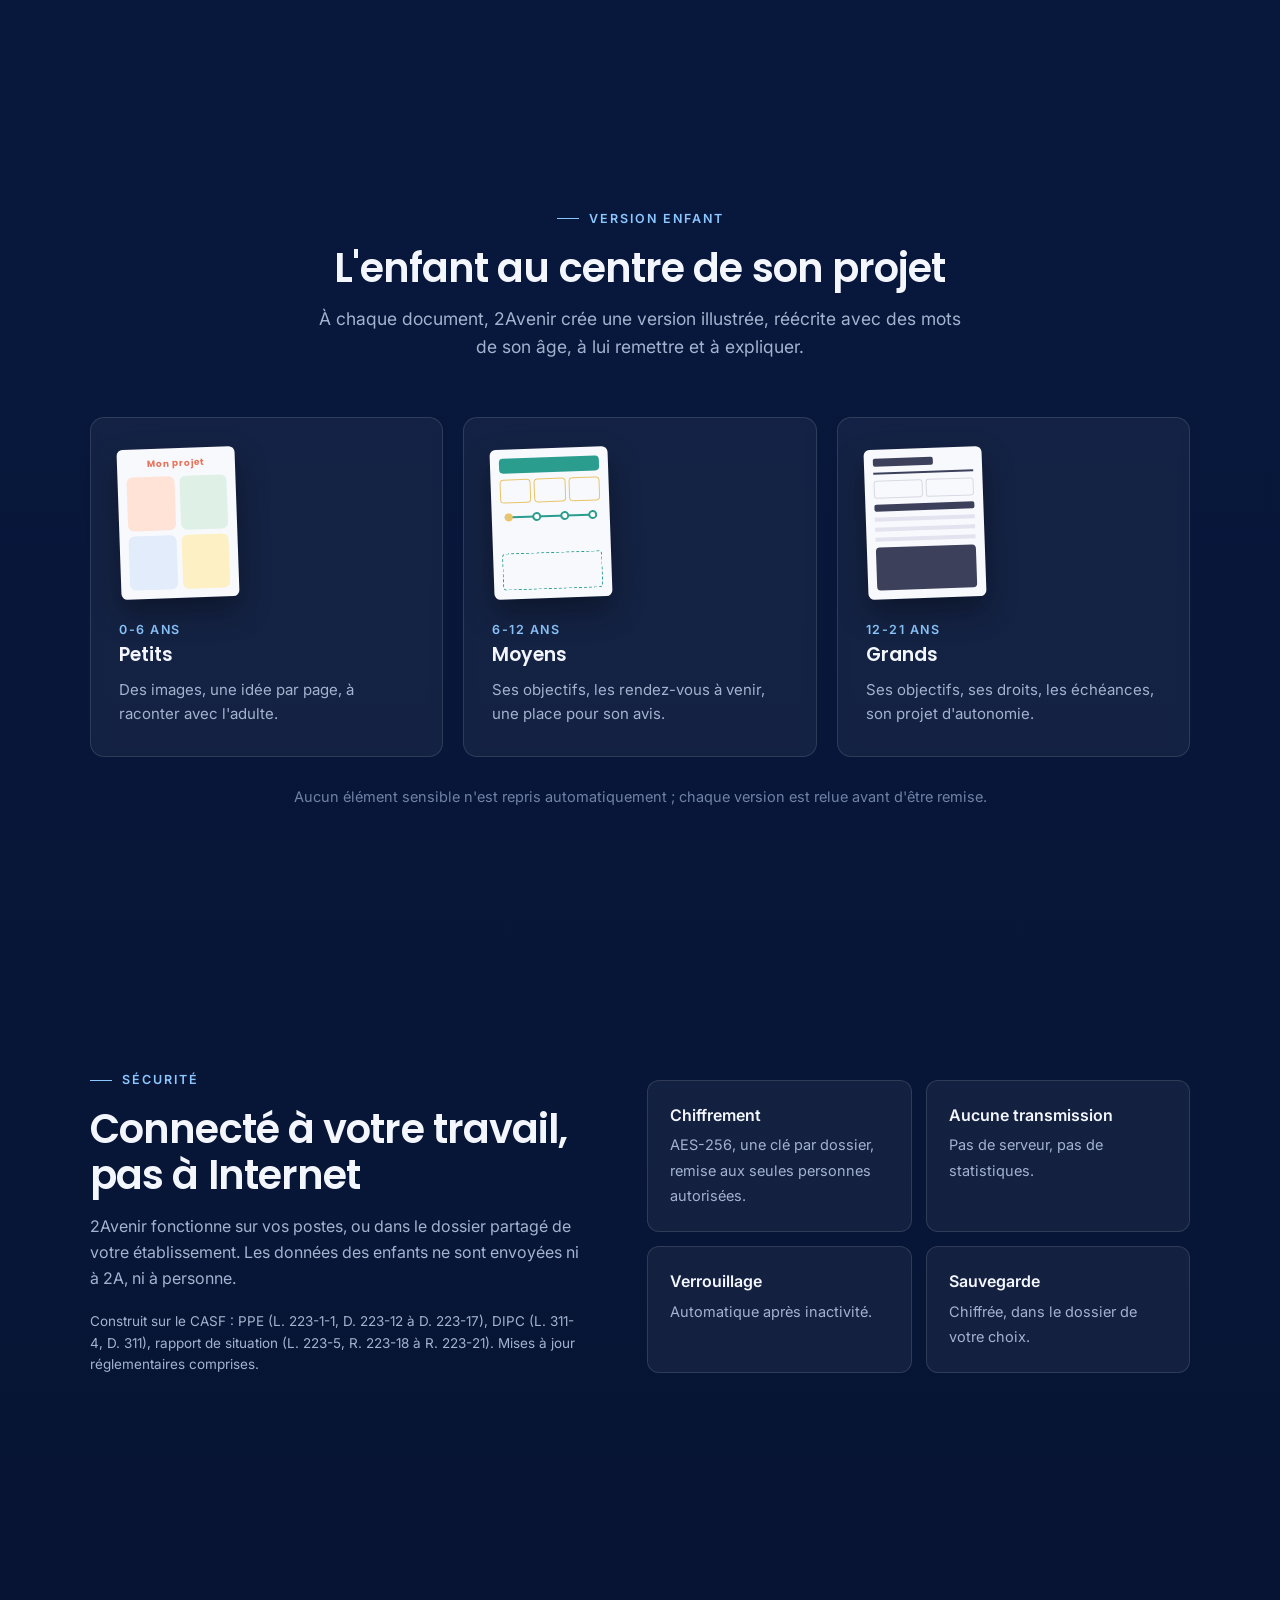
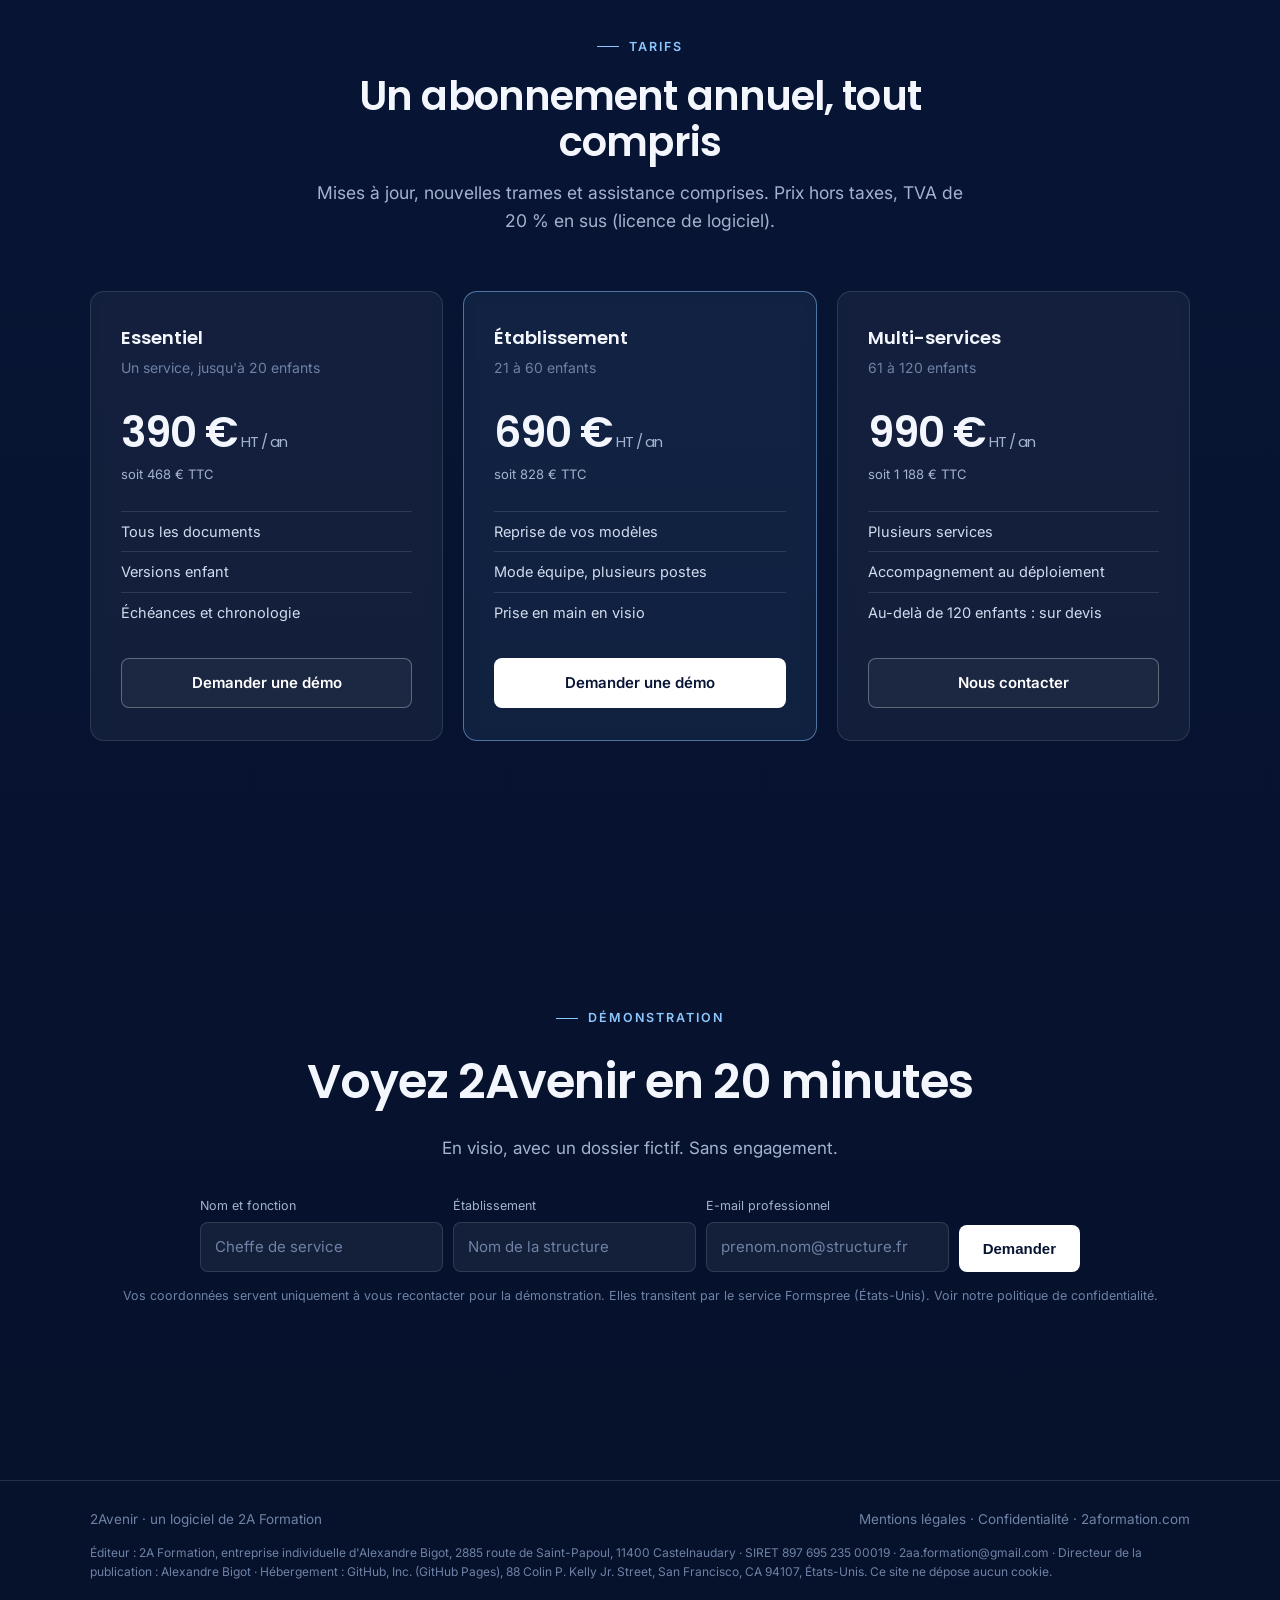
==== commit 128179ac: "Mentions légales et TVA sur la page 2Avenir" ====
--- a/index.html
+++ b/index.html
@@ -246,7 +246,7 @@
 
  <section id="tarifs">
   <div class="wrap">
-   <div class="sh c"><div class="k">Tarifs</div><h2>Un abonnement annuel, tout compris</h2><p>Mises à jour, nouvelles trames et assistance comprises.</p></div>
+   <div class="sh c"><div class="k">Tarifs</div><h2>Un abonnement annuel, tout compris</h2><p>Mises à jour, nouvelles trames et assistance comprises. Prix hors taxes, TVA de 20 % en sus (licence de logiciel).</p></div>
    <div class="tg">
     <div class="t"><h3>Essentiel</h3><div class="for">Un service, jusqu'à 20 enfants</div><div class="px">390 €<small> HT / an</small></div><div class="ttc">soit 468 € TTC</div><ul><li>Tous les documents</li><li>Versions enfant</li><li>Échéances et chronologie</li></ul><a class="btn line" href="#demo">Demander une démo</a></div>
     <div class="t rec"><h3>Établissement</h3><div class="for">21 à 60 enfants</div><div class="px">690 €<small> HT / an</small></div><div class="ttc">soit 828 € TTC</div><ul><li>Reprise de vos modèles</li><li>Mode équipe, plusieurs postes</li><li>Prise en main en visio</li></ul><a class="btn" href="#demo">Demander une démo</a></div>
@@ -269,13 +269,14 @@
     <button class="btn" type="submit">Demander</button>
    </form>
    <p class="ok" id="ok" hidden role="status"></p>
-   <p class="fine" style="margin-top:14px;font-size:12.5px;color:var(--dim)">Vos coordonnées servent uniquement à vous recontacter pour la démonstration. Voir notre <a href="https://2aformation.com/politique-de-confidentialite/index.html" style="color:inherit">politique de confidentialité</a>.</p>
+   <p class="fine" style="margin-top:14px;font-size:12.5px;color:var(--dim)">Vos coordonnées servent uniquement à vous recontacter pour la démonstration. Elles transitent par le service Formspree (États-Unis). Voir notre <a href="https://2aformation.com/politique-de-confidentialite/index.html" style="color:inherit">politique de confidentialité</a>.</p>
   </div>
  </div>
 </main>
 
 <footer>
  <div class="wrap"><span>2Avenir · un logiciel de 2A Formation</span><span><a href="https://2aformation.com/mention/index.html">Mentions légales</a> · <a href="https://2aformation.com/politique-de-confidentialite/index.html">Confidentialité</a> · <a href="https://2aformation.com/">2aformation.com</a></span></div>
+ <div class="wrap" style="margin-top:12px;font-size:12px;line-height:1.6;display:block">Éditeur : 2A Formation, entreprise individuelle d'Alexandre Bigot, 2885 route de Saint-Papoul, 11400 Castelnaudary · SIRET 897 695 235 00019 · 2aa.formation@gmail.com · Directeur de la publication : Alexandre Bigot · Hébergement : GitHub, Inc. (GitHub Pages), 88 Colin P. Kelly Jr. Street, San Francisco, CA 94107, États-Unis. Ce site ne dépose aucun cookie.</div>
 </footer>
 
 <script>
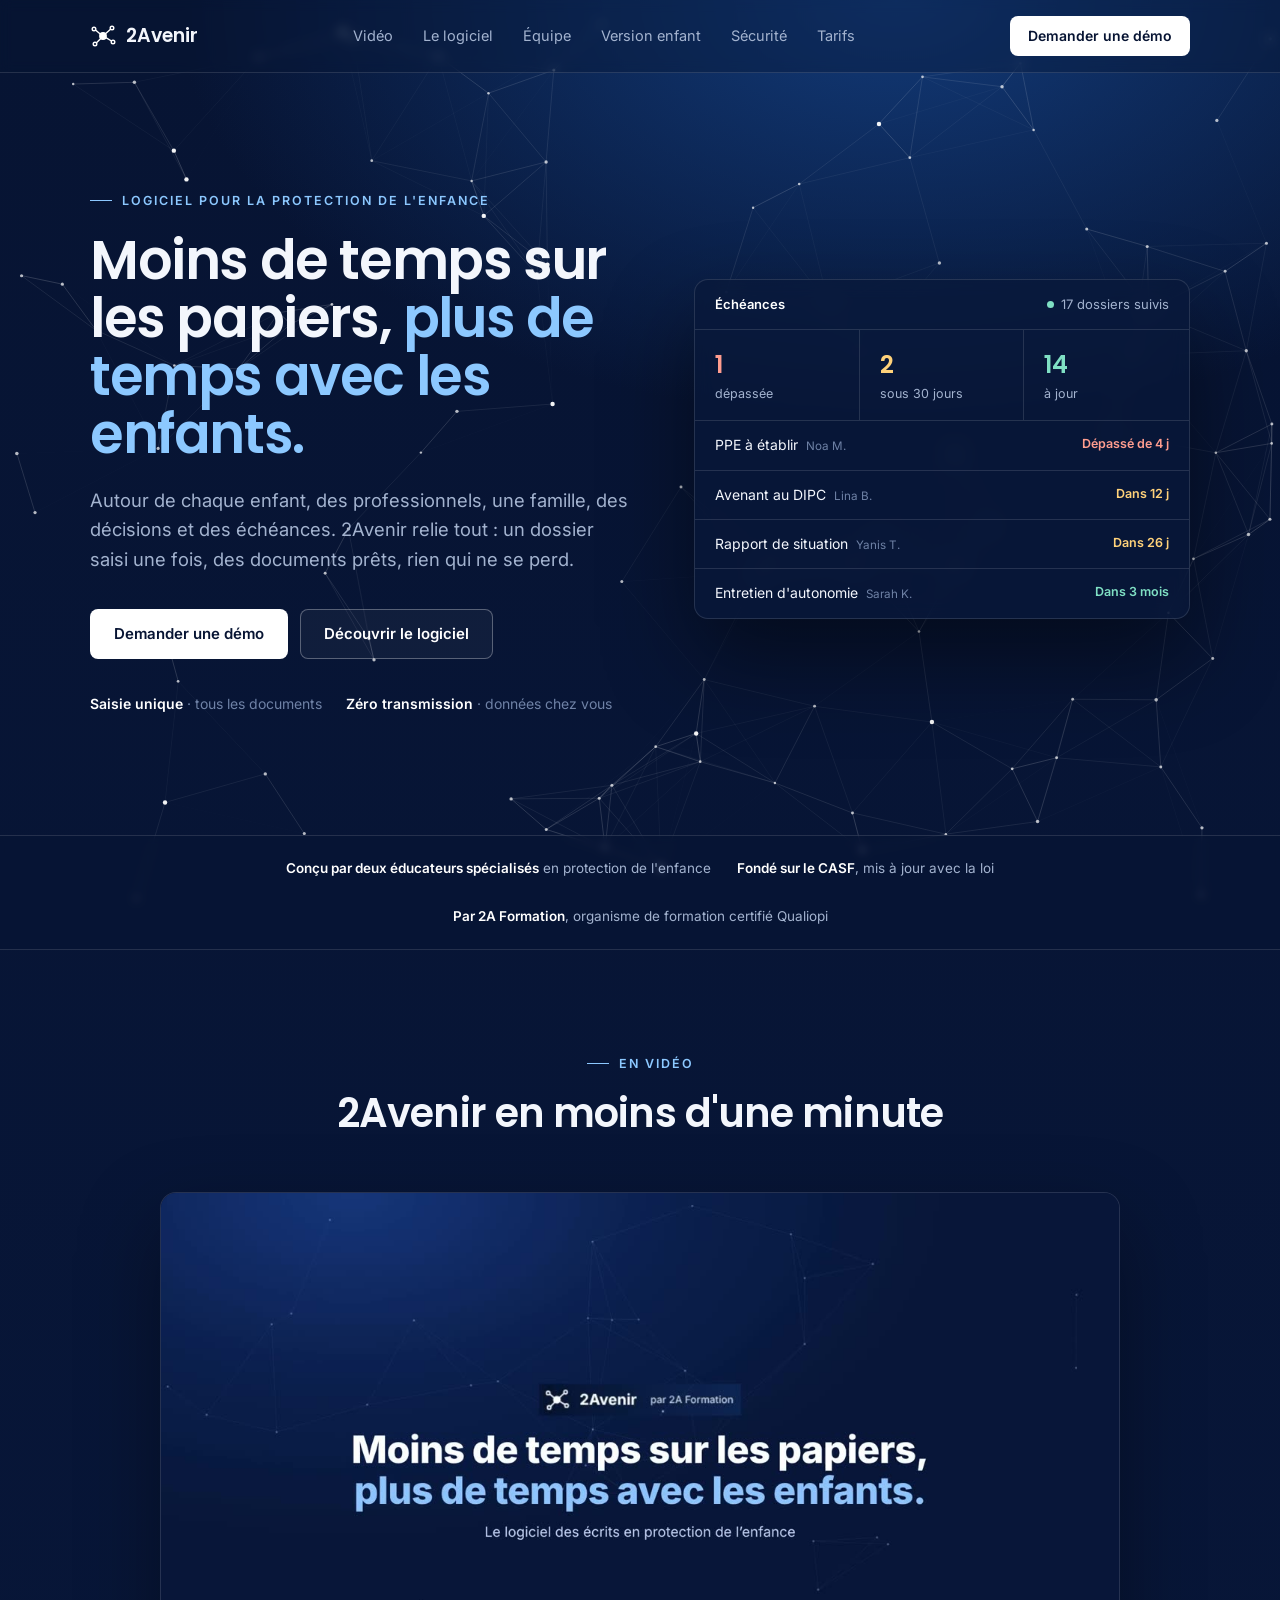
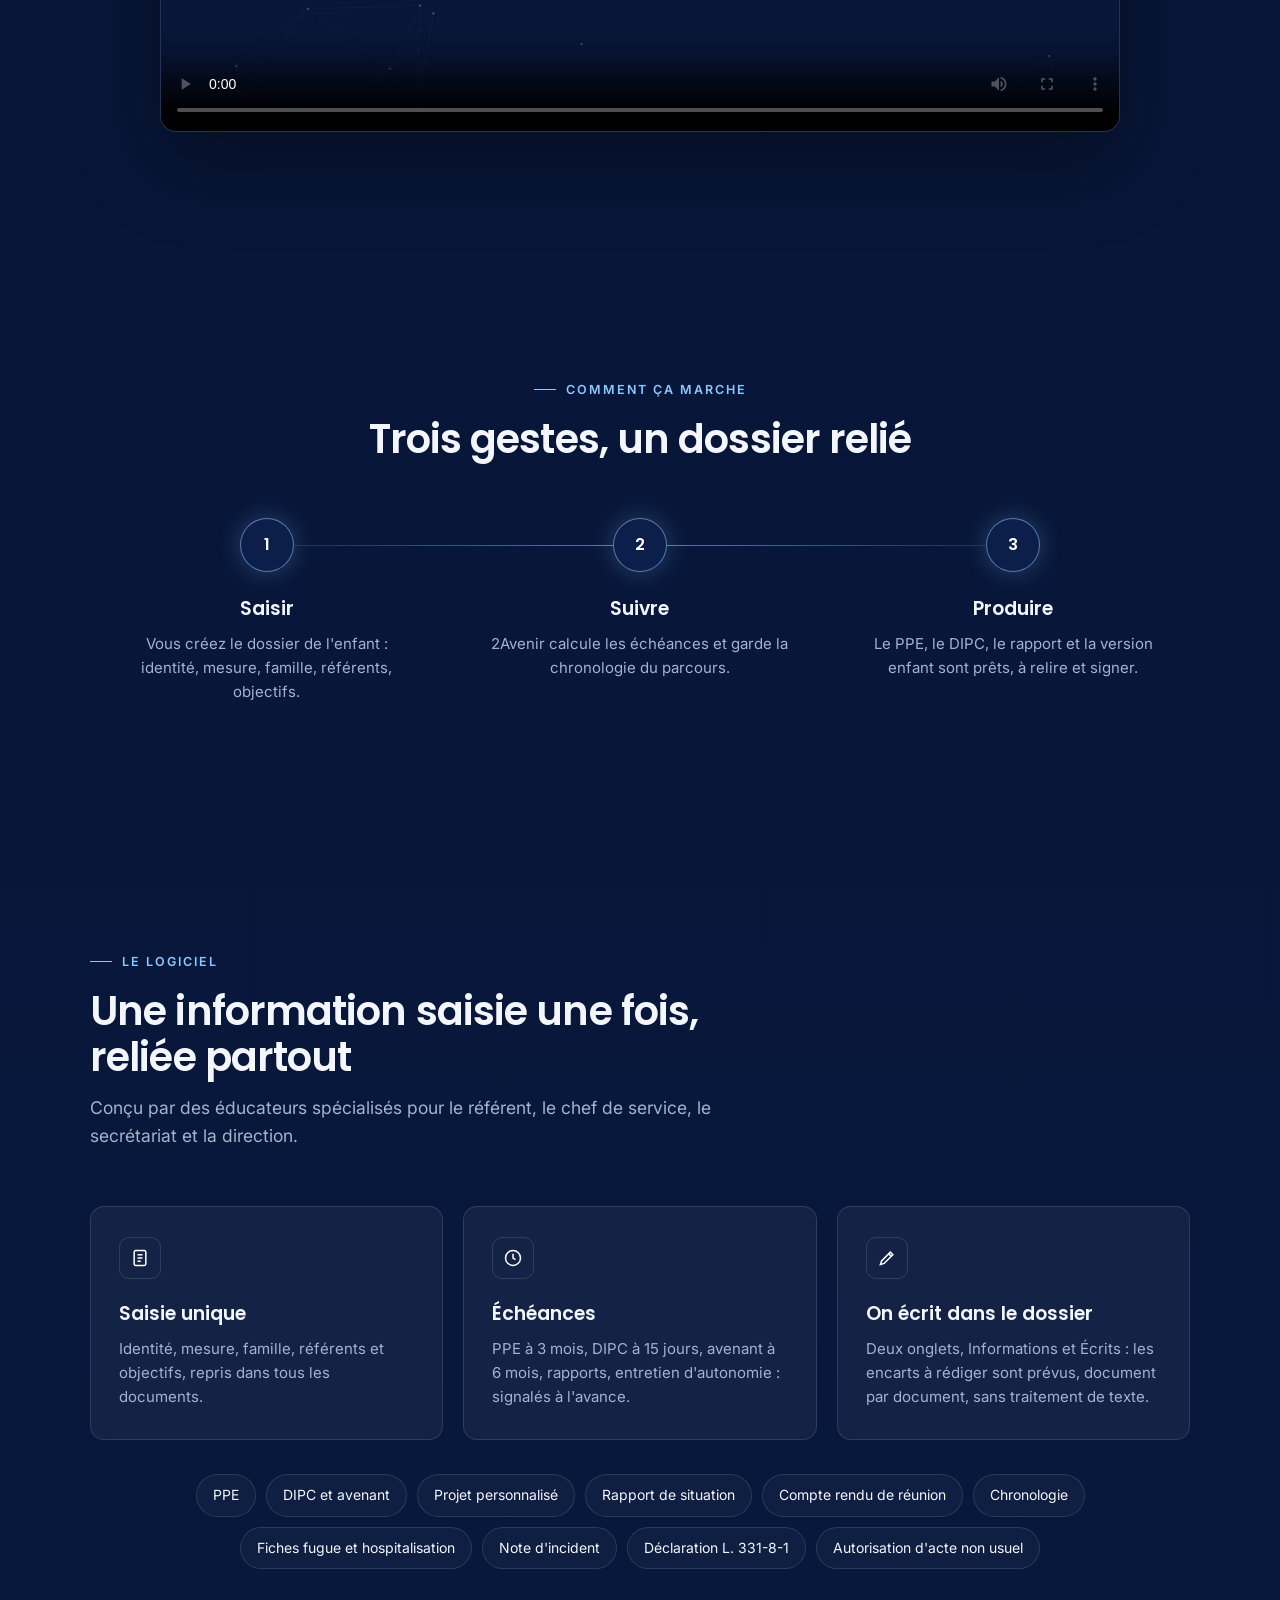
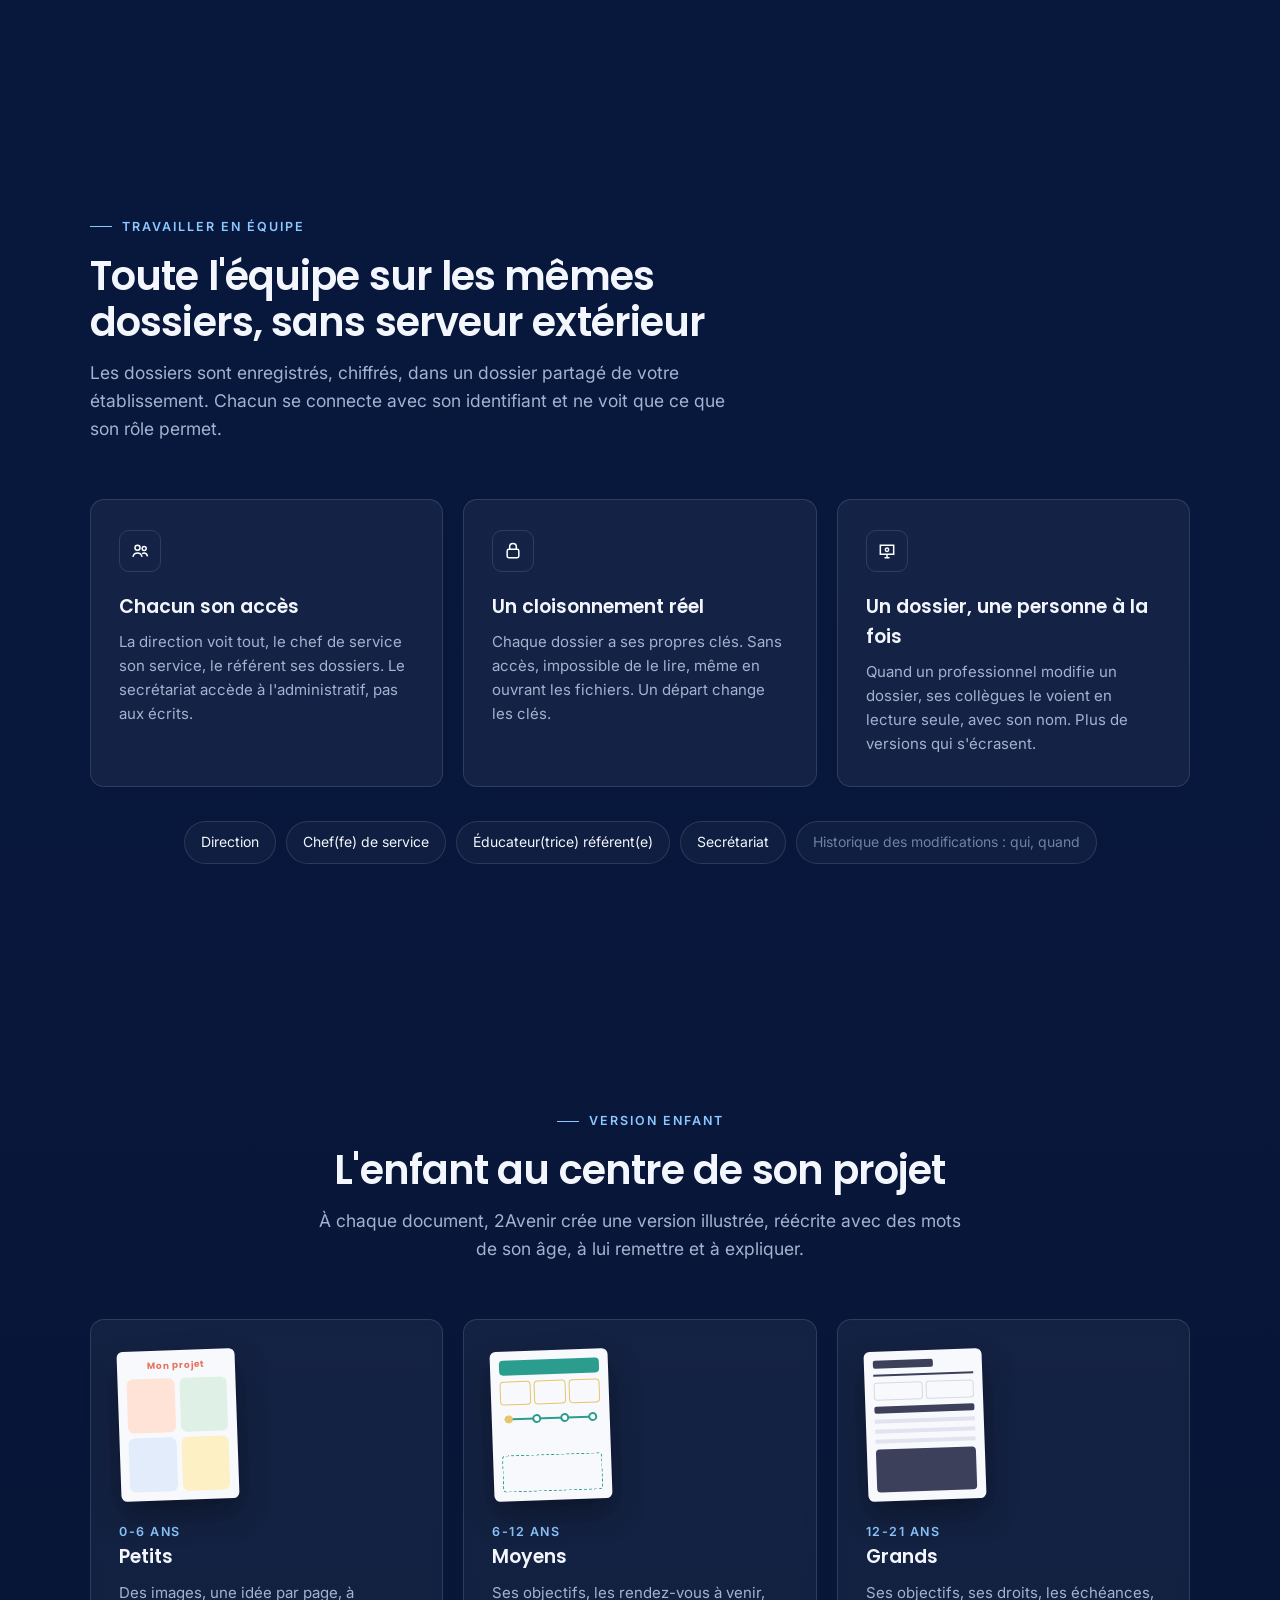
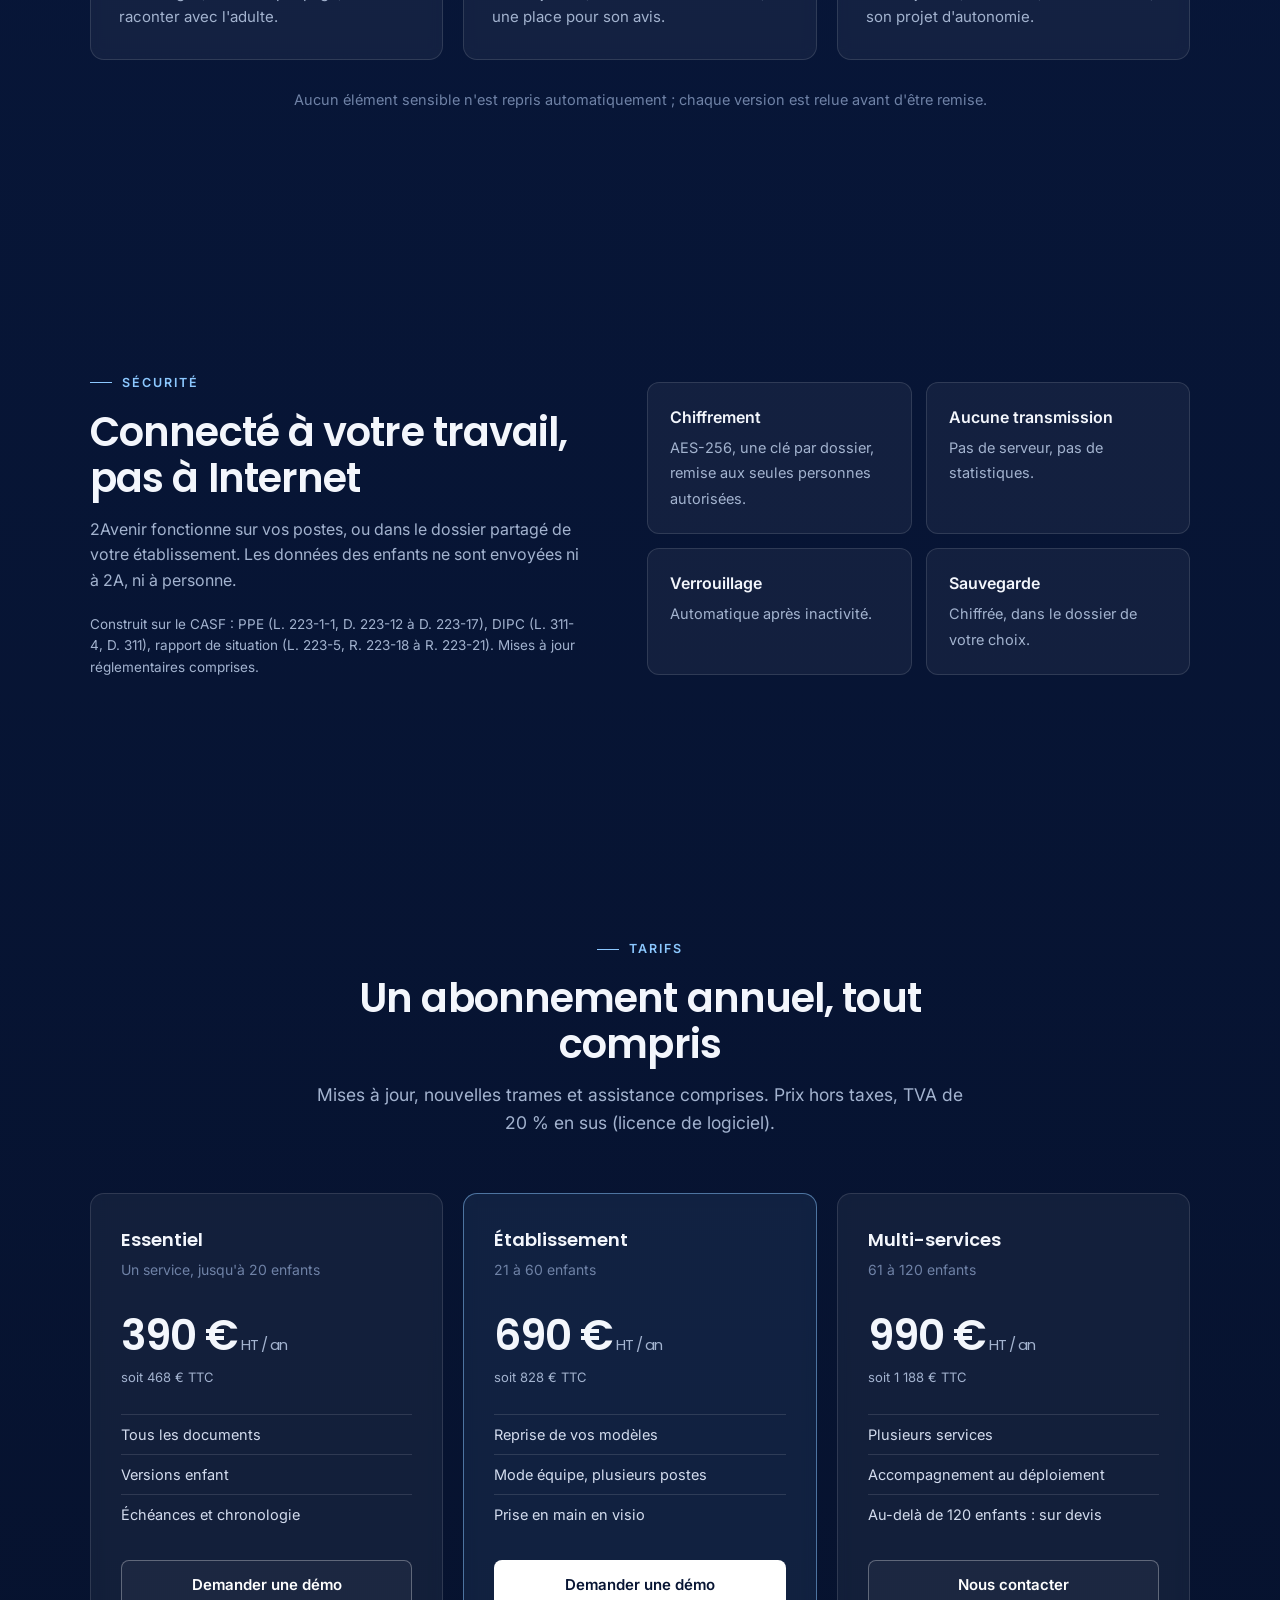
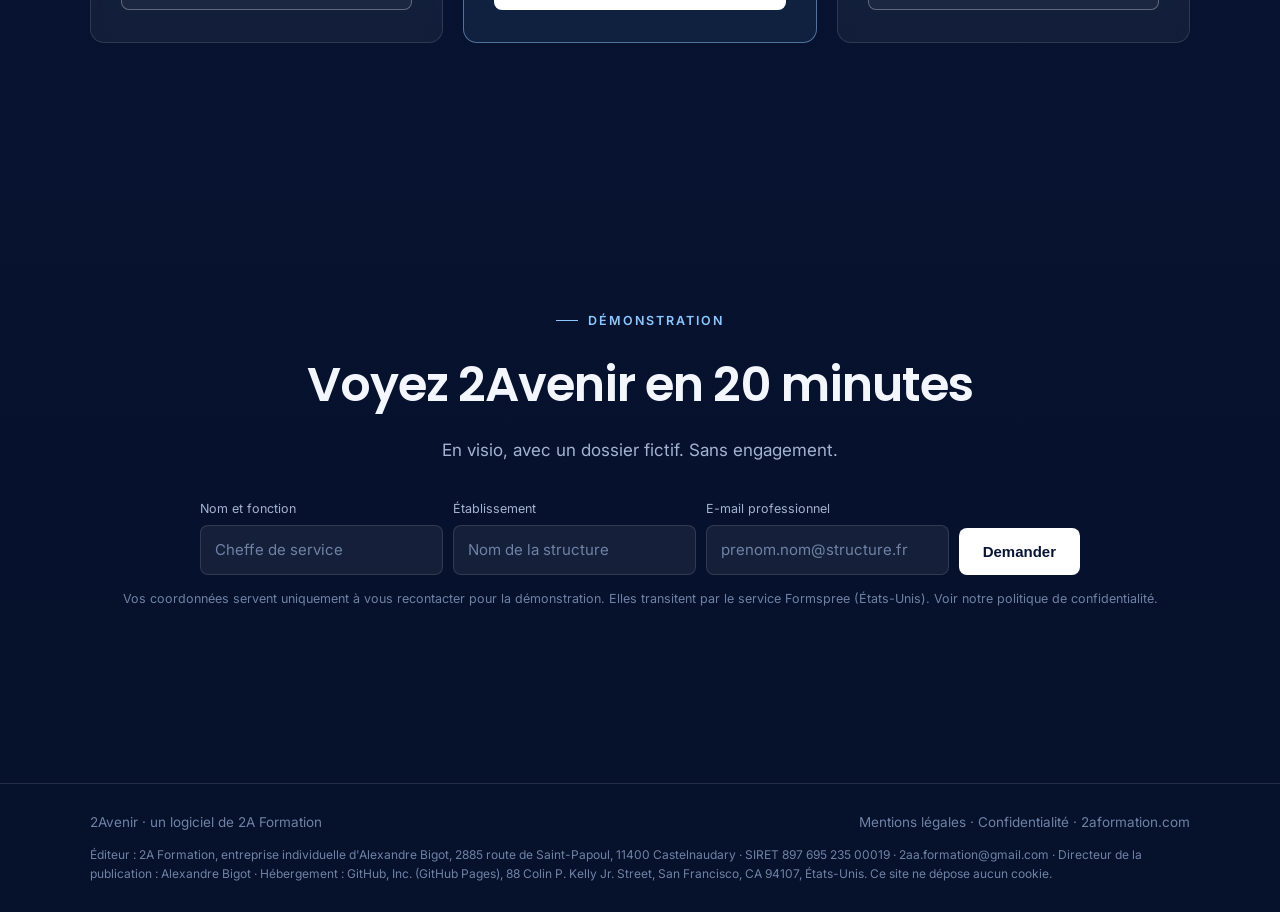
==== commit 7094facd: "Ajout de la vidéo de présentation 2Avenir Section « En vidéo » sous le bandeau d'accueil, lien Vidéo" ====
--- a/index.html
+++ b/index.html
@@ -148,6 +148,9 @@
 .ok{margin-top:18px;color:#7fe0c4;font-size:15px}
 @media(max-width:900px){.steps,.form{grid-template-columns:1fr}.steps:before{display:none}.strip .wrap{gap:14px;flex-direction:column;align-items:center;text-align:center}}
 @media(prefers-reduced-motion:reduce){.app .row{animation:none}.app .bar .live:before{animation:none}}
+.film{max-width:960px;margin:0 auto;border-radius:16px;overflow:hidden;border:1px solid var(--line);box-shadow:0 30px 80px rgba(0,0,0,.35);background:#081639}
+.film video{display:block;width:100%;height:auto}
+#video{padding-top:96px}
 </style>
 </head>
 <body>
@@ -157,7 +160,7 @@
 <header>
  <div class="wrap">
   <div class="logo"><svg width="26" height="26" viewBox="0 0 26 26" fill="none" stroke="#fff" stroke-width="1.4"><circle cx="13" cy="13" r="3.2" fill="#fff"/><circle cx="4" cy="6" r="1.8"/><circle cx="22" cy="5" r="1.8"/><circle cx="23" cy="19" r="1.8"/><circle cx="5" cy="21" r="1.8"/><path d="M5.5 7l5 4.2M20.5 6.3l-5.3 4.8M21.5 18l-5.6-3.4M6.5 19.8l4.3-4.2"/></svg>2Avenir</div>
-  <nav><a href="#logiciel">Le logiciel</a><a href="#equipe">Équipe</a><a href="#enfant">Version enfant</a><a href="#securite">Sécurité</a><a href="#tarifs">Tarifs</a></nav>
+  <nav><a href="#video">Vidéo</a><a href="#logiciel">Le logiciel</a><a href="#equipe">Équipe</a><a href="#enfant">Version enfant</a><a href="#securite">Sécurité</a><a href="#tarifs">Tarifs</a></nav>
   <a class="btn" href="#demo">Demander une démo</a>
  </div>
 </header>
@@ -184,6 +187,14 @@
  </div>
 
  <div class="strip"><div class="wrap"><span><b>Conçu par deux éducateurs spécialisés</b> en protection de l'enfance</span><span><b>Fondé sur le CASF</b>, mis à jour avec la loi</span><span><b>Par 2A Formation</b>, organisme de formation certifié Qualiopi</span></div></div>
+
+
+ <section id="video">
+  <div class="wrap">
+   <div class="sh c"><div class="k">En vidéo</div><h2>2Avenir en moins d'une minute</h2></div>
+   <div class="film"><video controls preload="metadata" playsinline poster="video-2avenir-apercu.jpg" aria-label="Présentation de 2Avenir en vidéo, données fictives"><source src="video-2avenir.mp4" type="video/mp4">Votre navigateur ne lit pas la vidéo : <a href="video-2avenir.mp4">la télécharger</a>.</video></div>
+  </div>
+ </section>
 
  <section id="etapes">
   <div class="wrap">
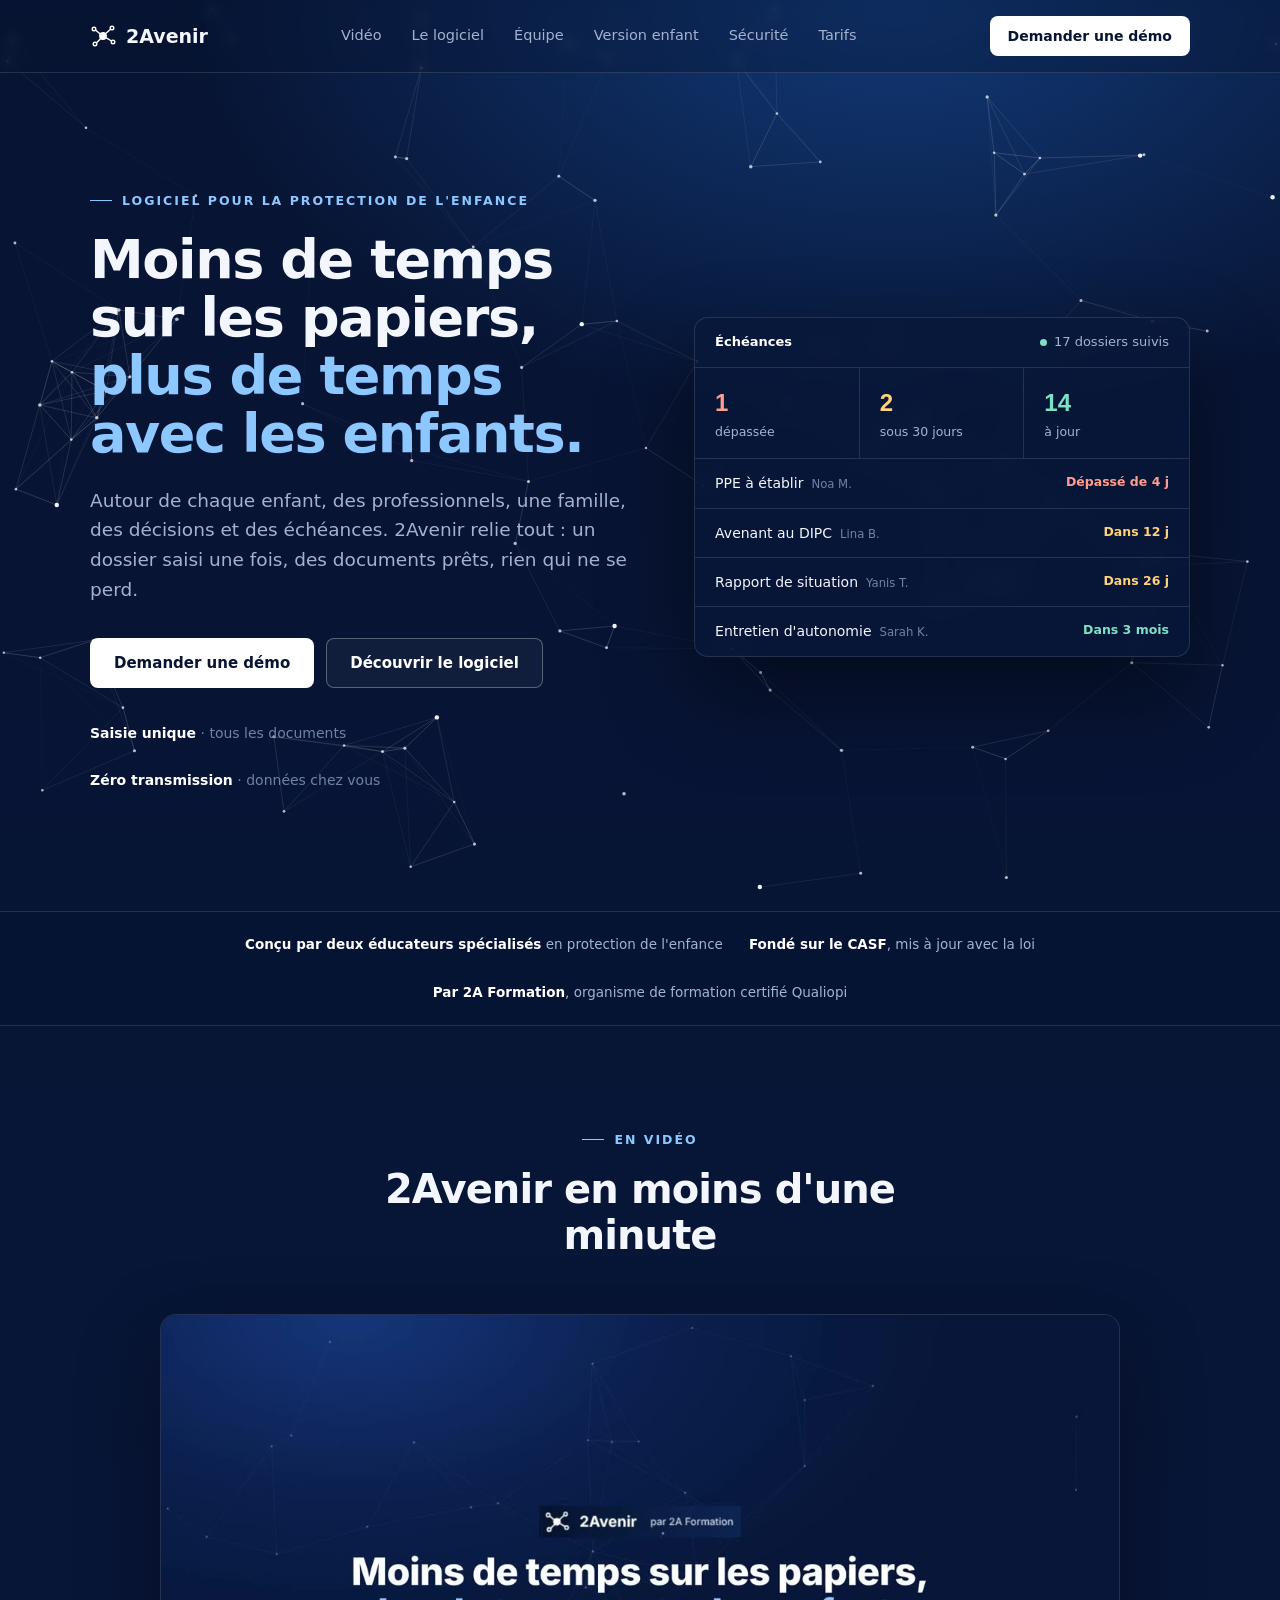
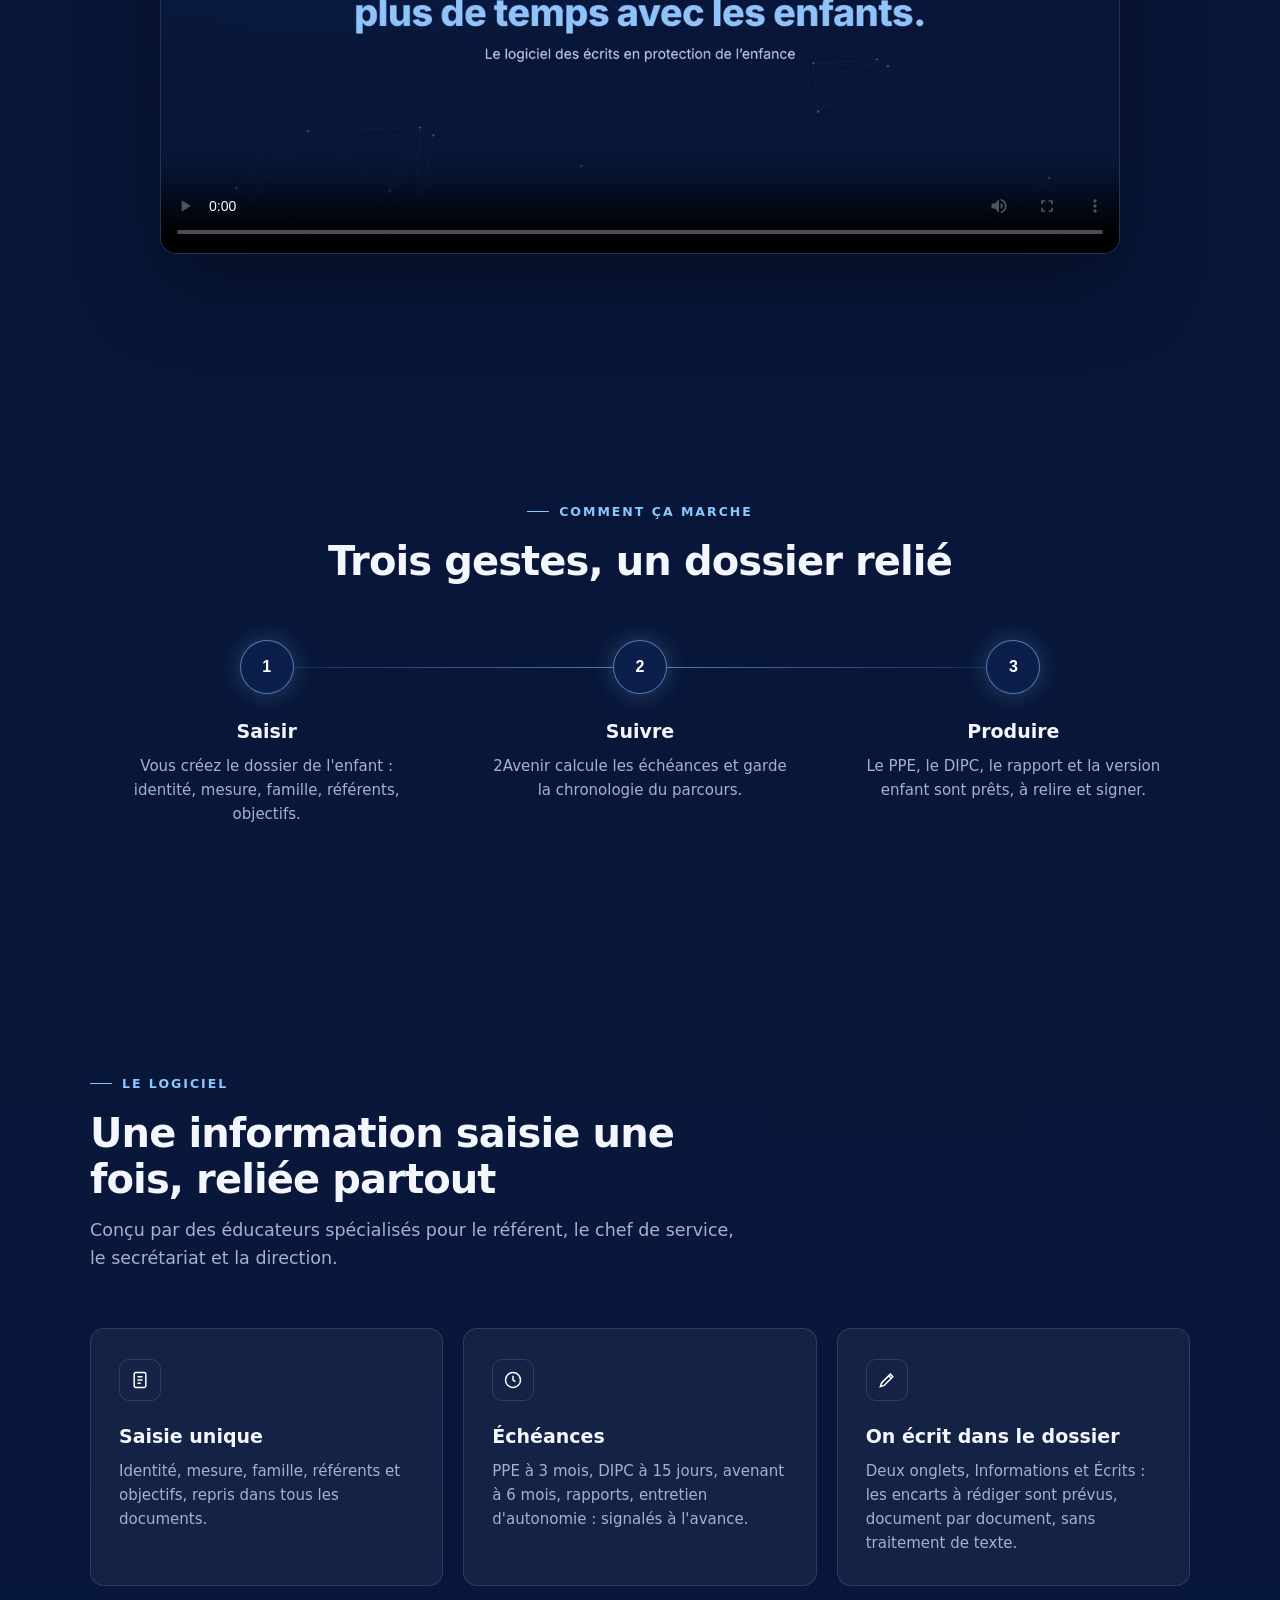
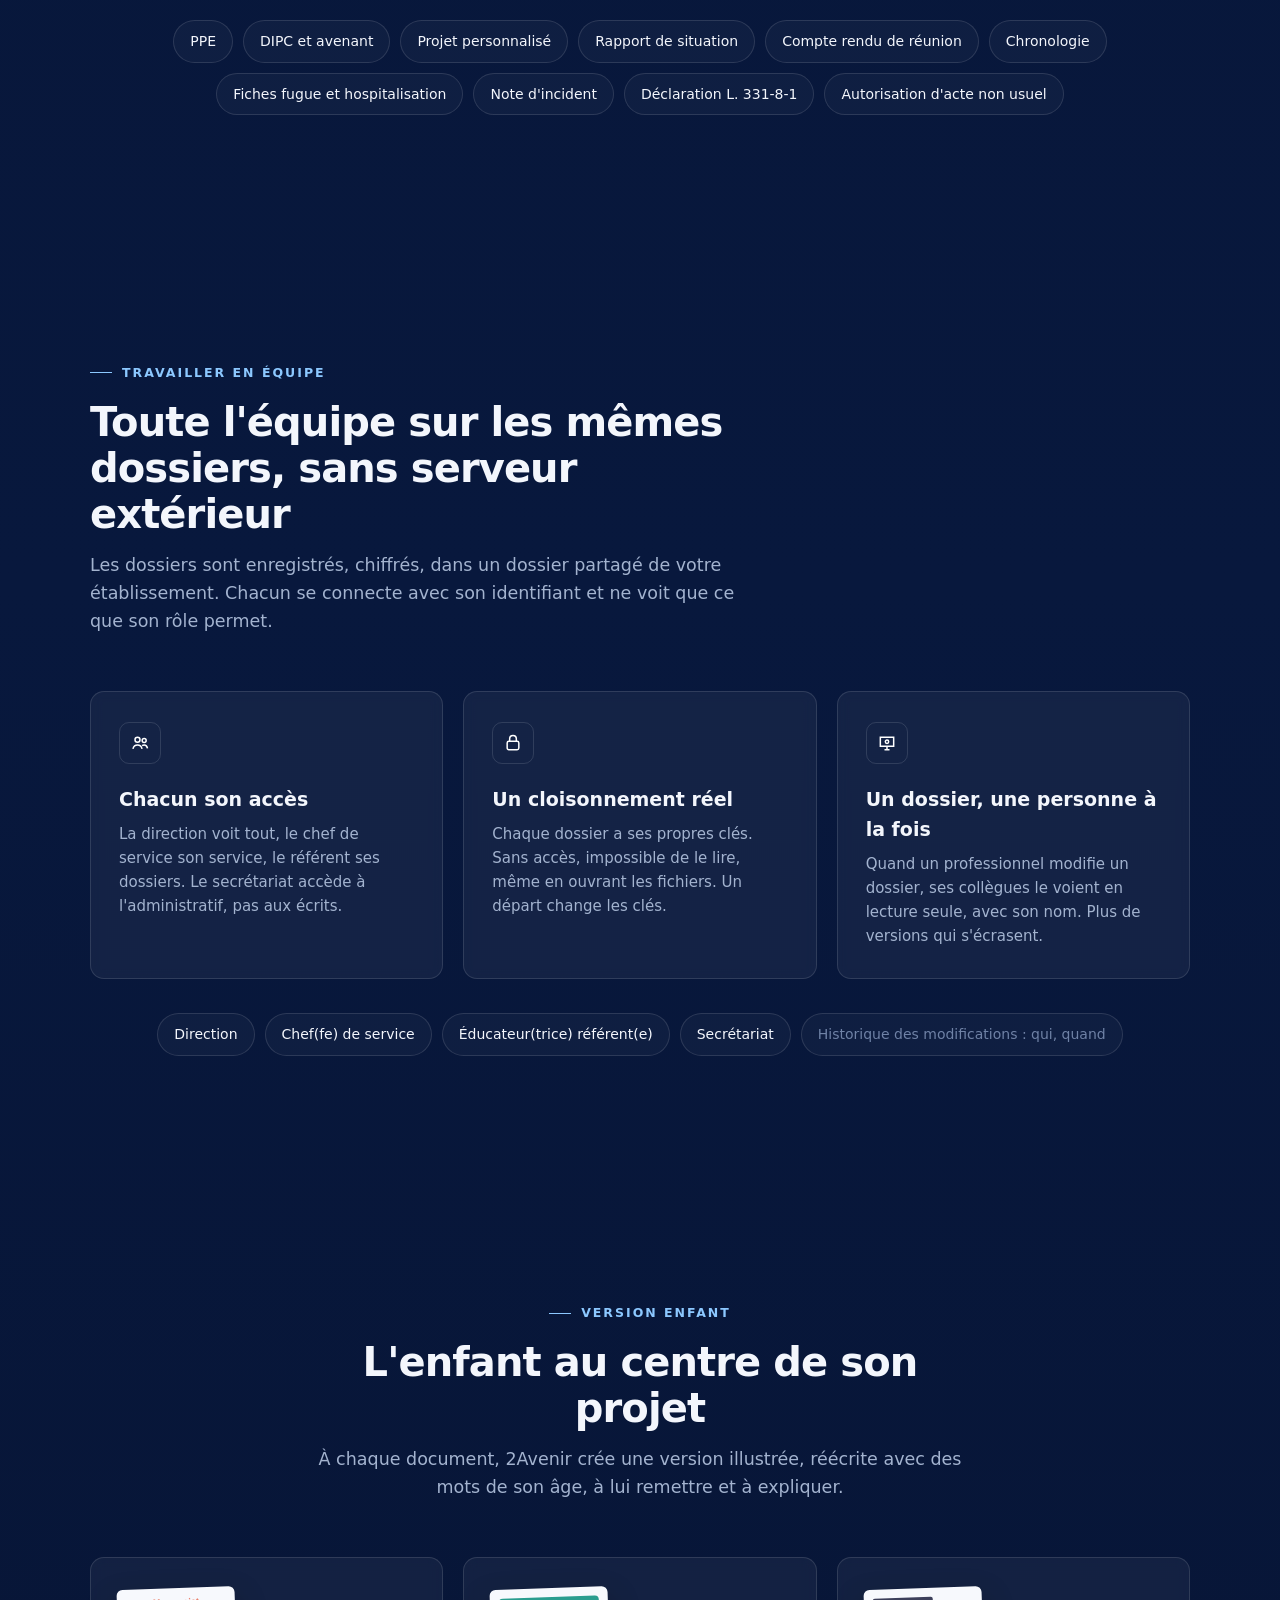
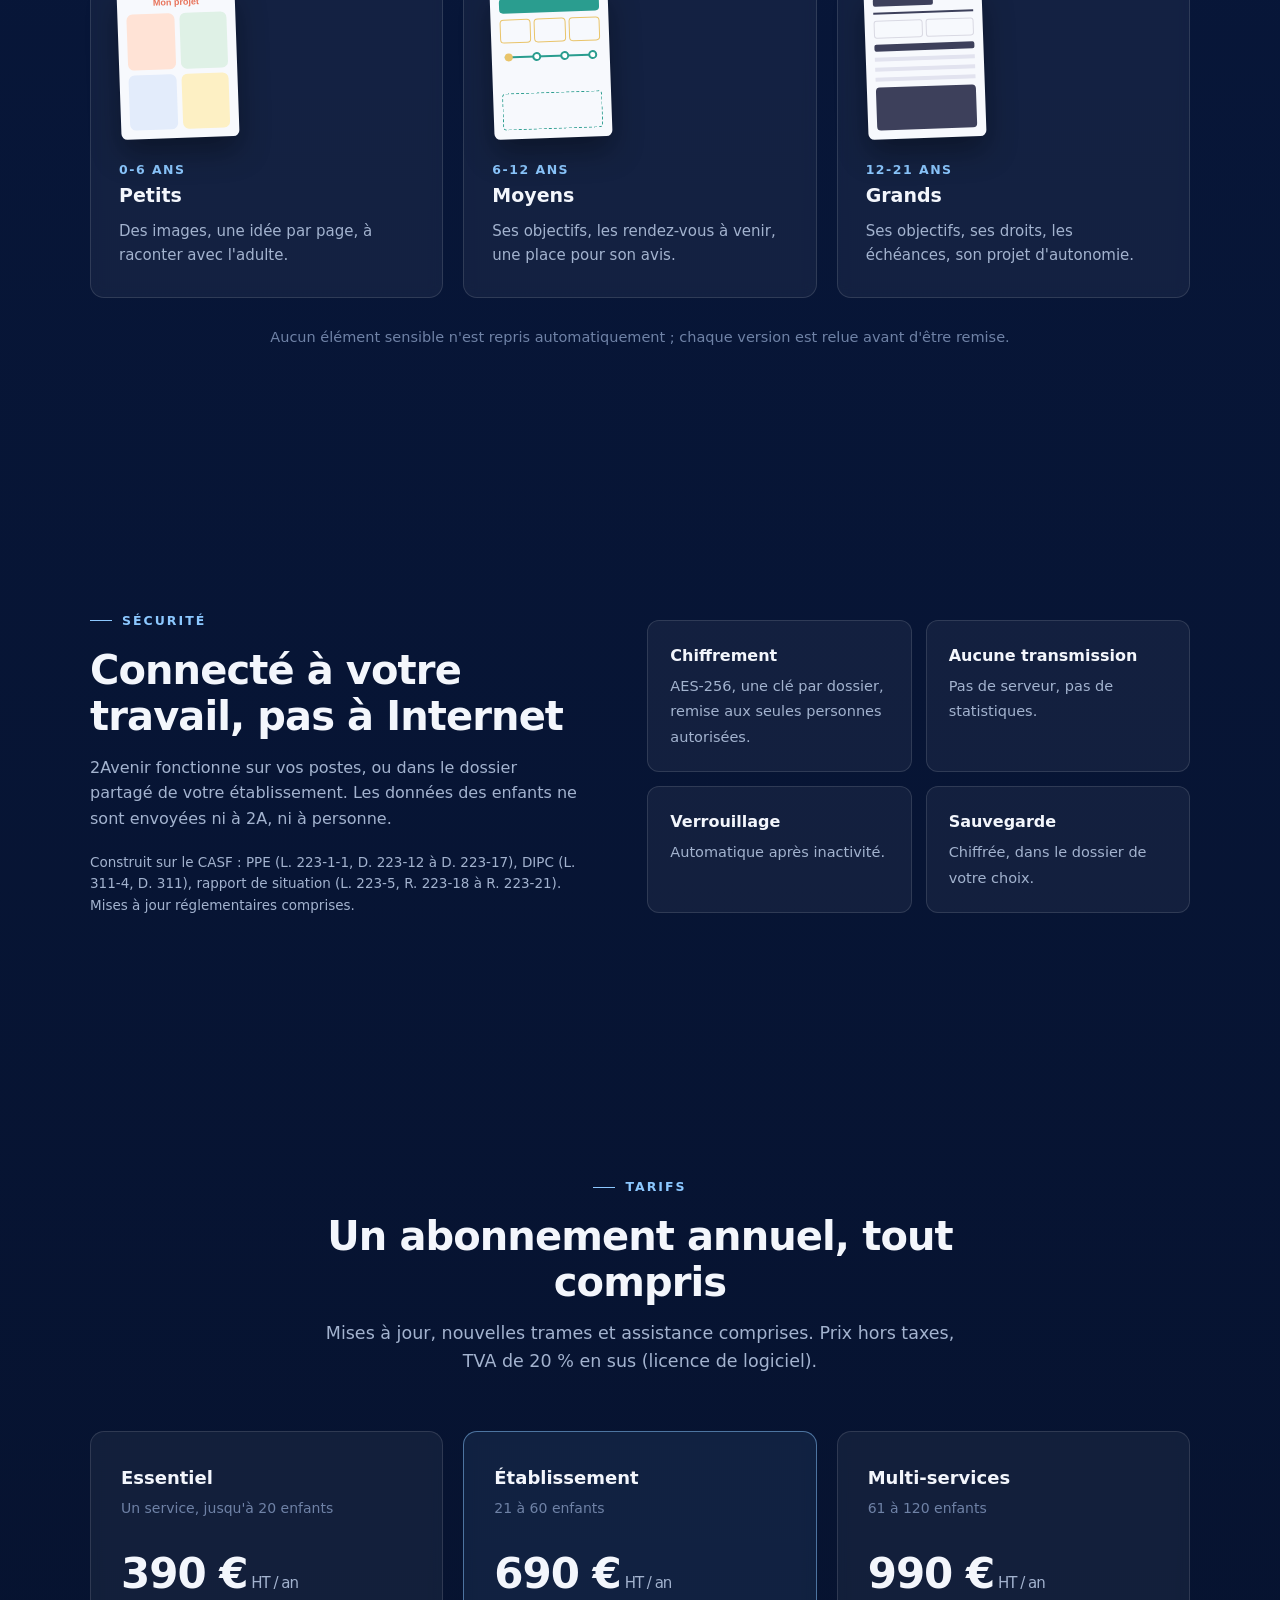
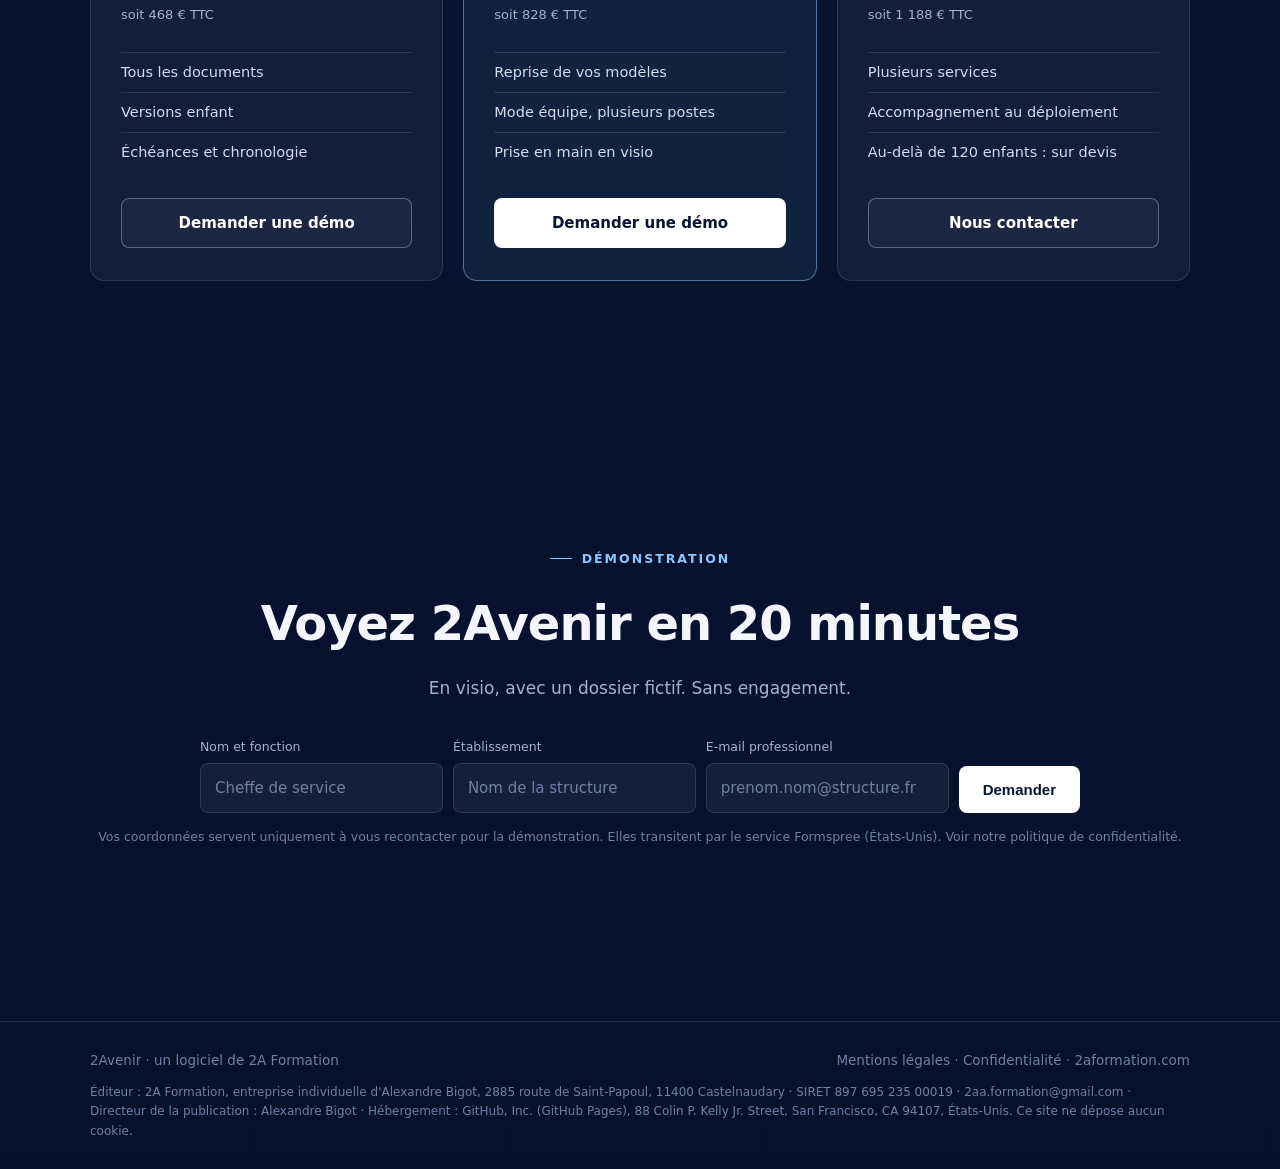
==== commit 0c9f458f: "Sécurité : règle CSP, piège à robots du formulaire, longueur des champs" ====
--- a/index.html
+++ b/index.html
@@ -2,6 +2,8 @@
 <html lang="fr">
 <head>
 <meta charset="utf-8">
+<meta http-equiv="Content-Security-Policy" content="default-src 'self'; script-src 'sha256-WDhfaguZi6qA0SUaBddA76h1Hma9u4a4FlL1iNWqKKk='; style-src 'self' 'unsafe-inline' https://fonts.googleapis.com; font-src https://fonts.gstatic.com; img-src 'self' data:; media-src 'self'; connect-src 'none'; form-action https://formspree.io; base-uri 'none'; object-src 'none'">
+<meta name="referrer" content="strict-origin-when-cross-origin">
 <meta name="viewport" content="width=device-width, initial-scale=1">
 <title>2Avenir · logiciel pour la protection de l'enfance</title>
 <meta name="description" content="2Avenir relie le dossier de chaque enfant accueilli, les échéances et les documents (PPE, DIPC, projet personnalisé, rapport de situation), avec une version pour l'enfant. Sans serveur extérieur. Par 2A Formation.">
@@ -274,9 +276,10 @@
    <form class="form" id="demoForm" action="https://formspree.io/f/xjykajbo" method="POST">
     <input type="hidden" name="_subject" value="2Avenir : demande de démonstration">
     <input type="hidden" name="origine" value="2avenir.2aformation.com">
-    <div><label for="f-nom">Nom et fonction</label><input id="f-nom" name="nom_fonction" required placeholder="Cheffe de service"></div>
-    <div><label for="f-struct">Établissement</label><input id="f-struct" name="etablissement" required placeholder="Nom de la structure"></div>
-    <div><label for="f-mail">E-mail professionnel</label><input id="f-mail" name="email" type="email" required placeholder="prenom.nom@structure.fr"></div>
+    <input type="text" name="_gotcha" tabindex="-1" autocomplete="off" aria-hidden="true" style="position:absolute;left:-9999px;width:1px;height:1px;opacity:0">
+    <div><label for="f-nom">Nom et fonction</label><input id="f-nom" name="nom_fonction" required maxlength="120" placeholder="Cheffe de service"></div>
+    <div><label for="f-struct">Établissement</label><input id="f-struct" name="etablissement" required maxlength="160" placeholder="Nom de la structure"></div>
+    <div><label for="f-mail">E-mail professionnel</label><input id="f-mail" name="email" type="email" required maxlength="160" placeholder="prenom.nom@structure.fr"></div>
     <button class="btn" type="submit">Demander</button>
    </form>
    <p class="ok" id="ok" hidden role="status"></p>
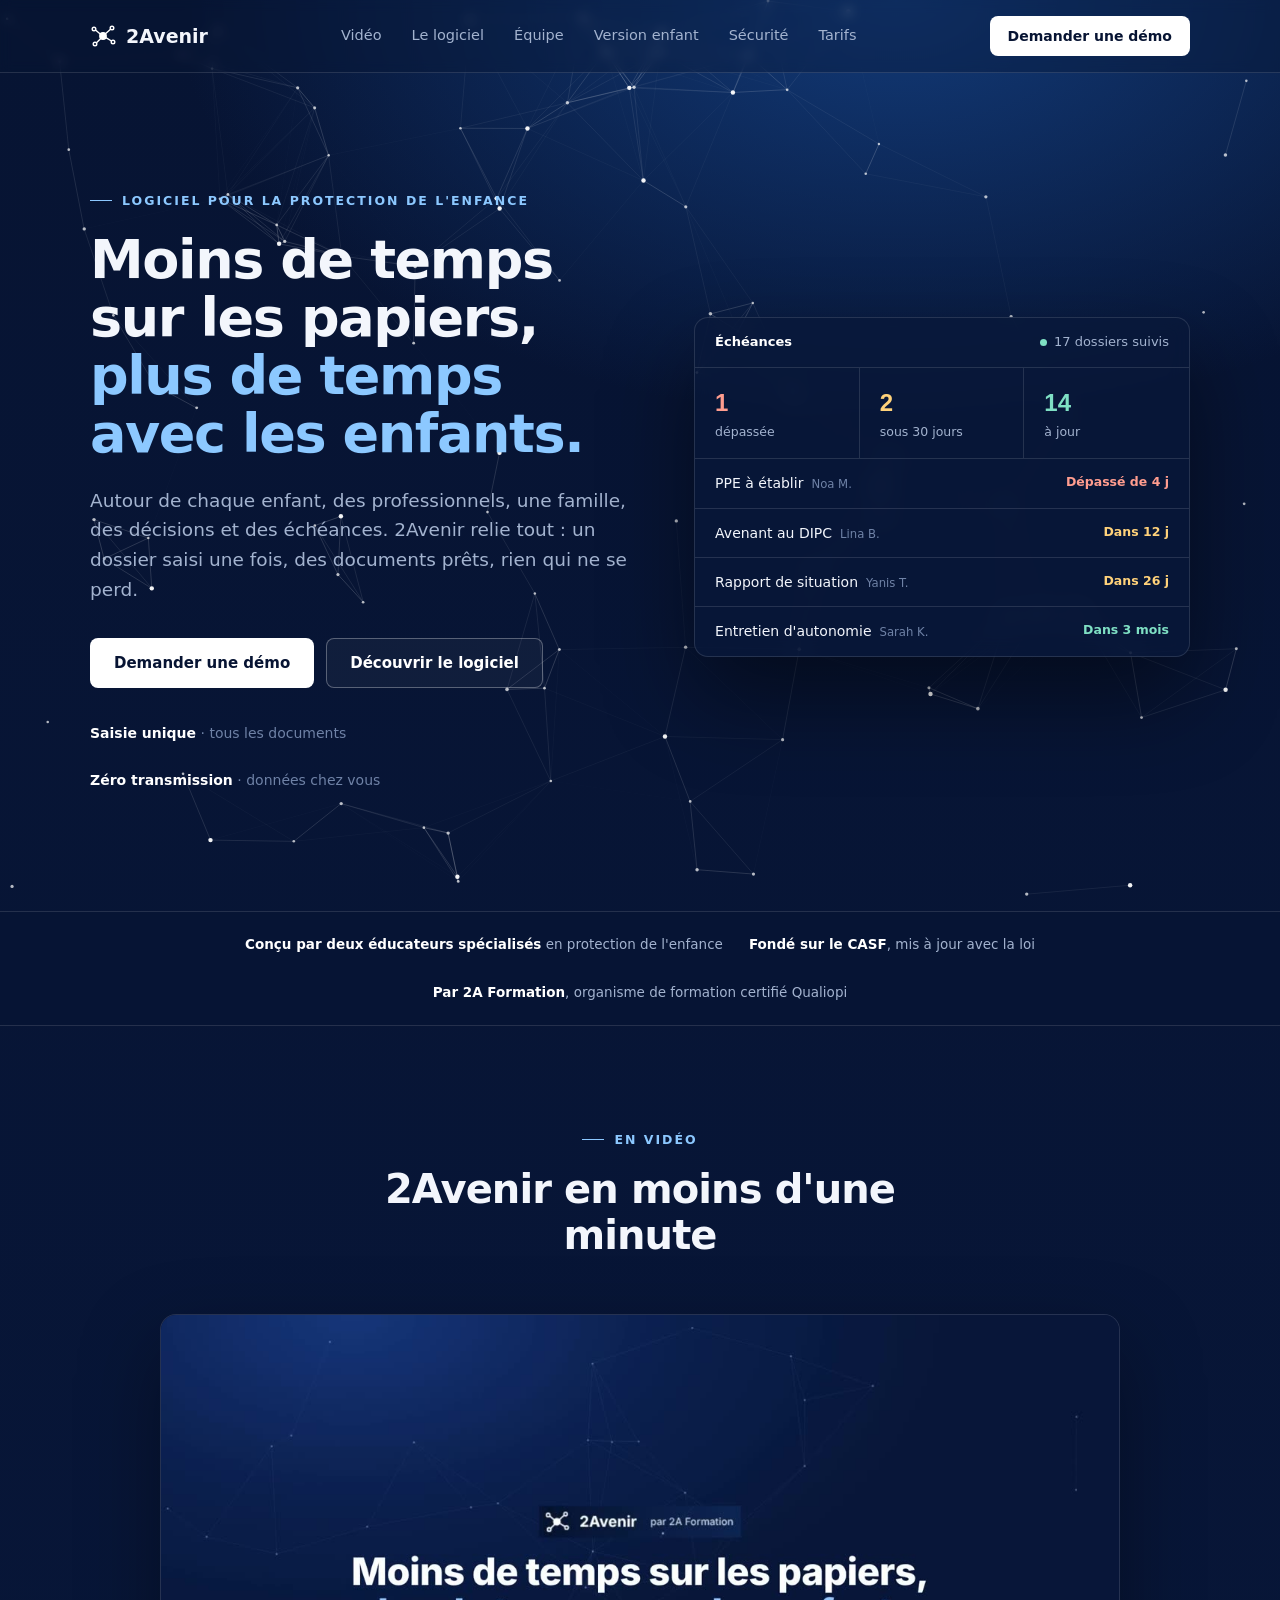
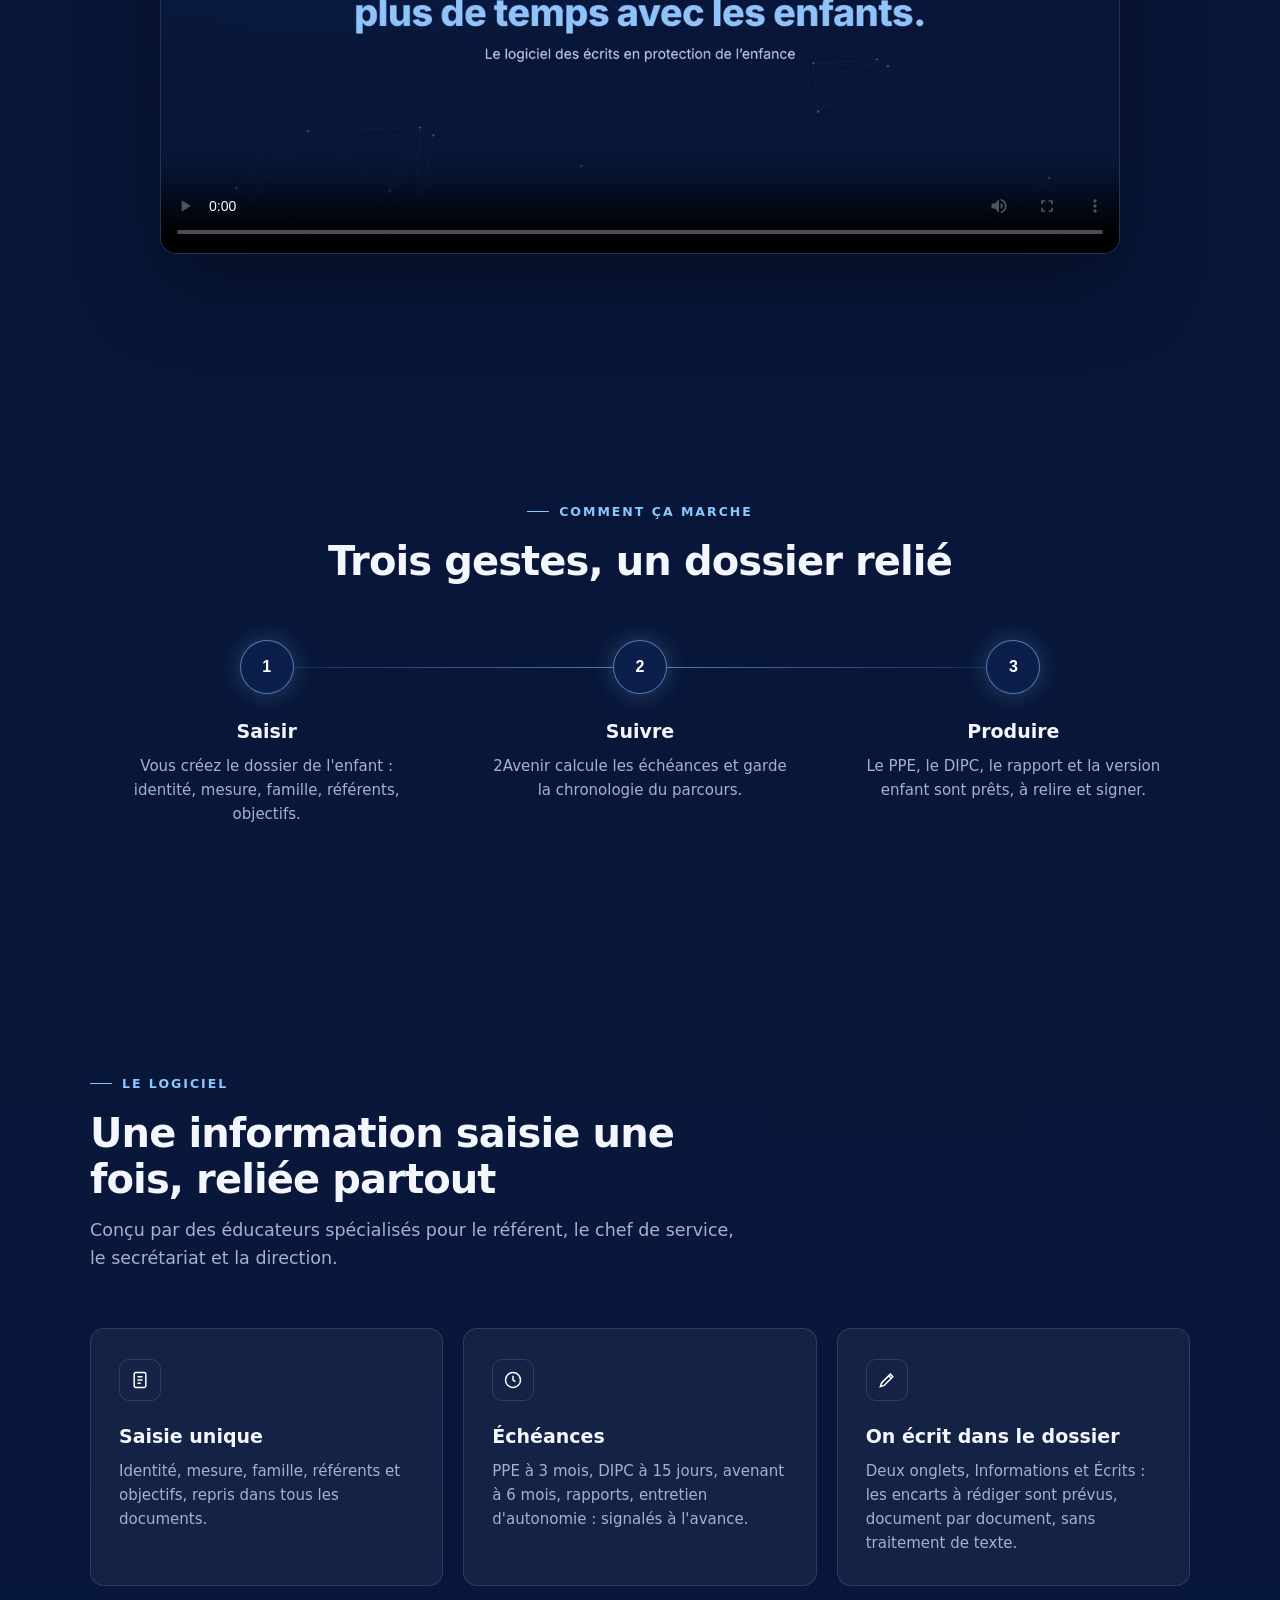
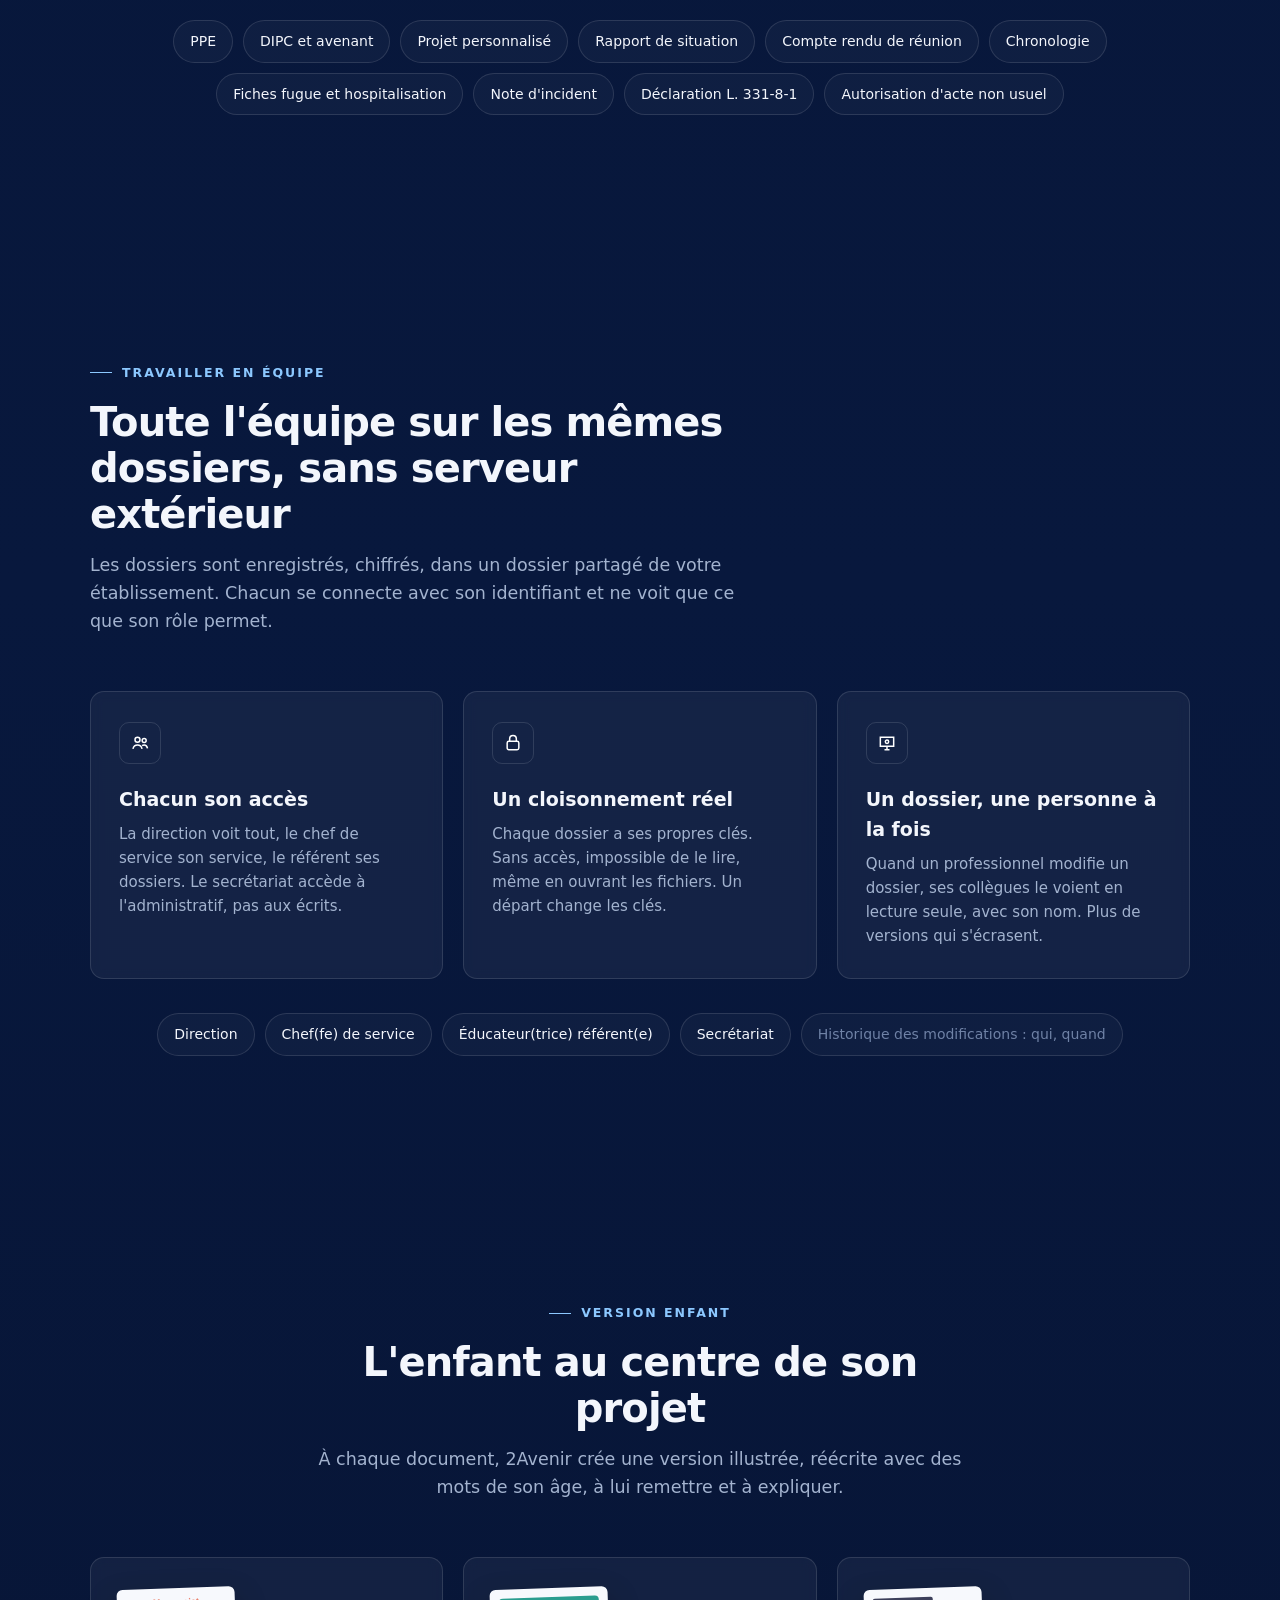
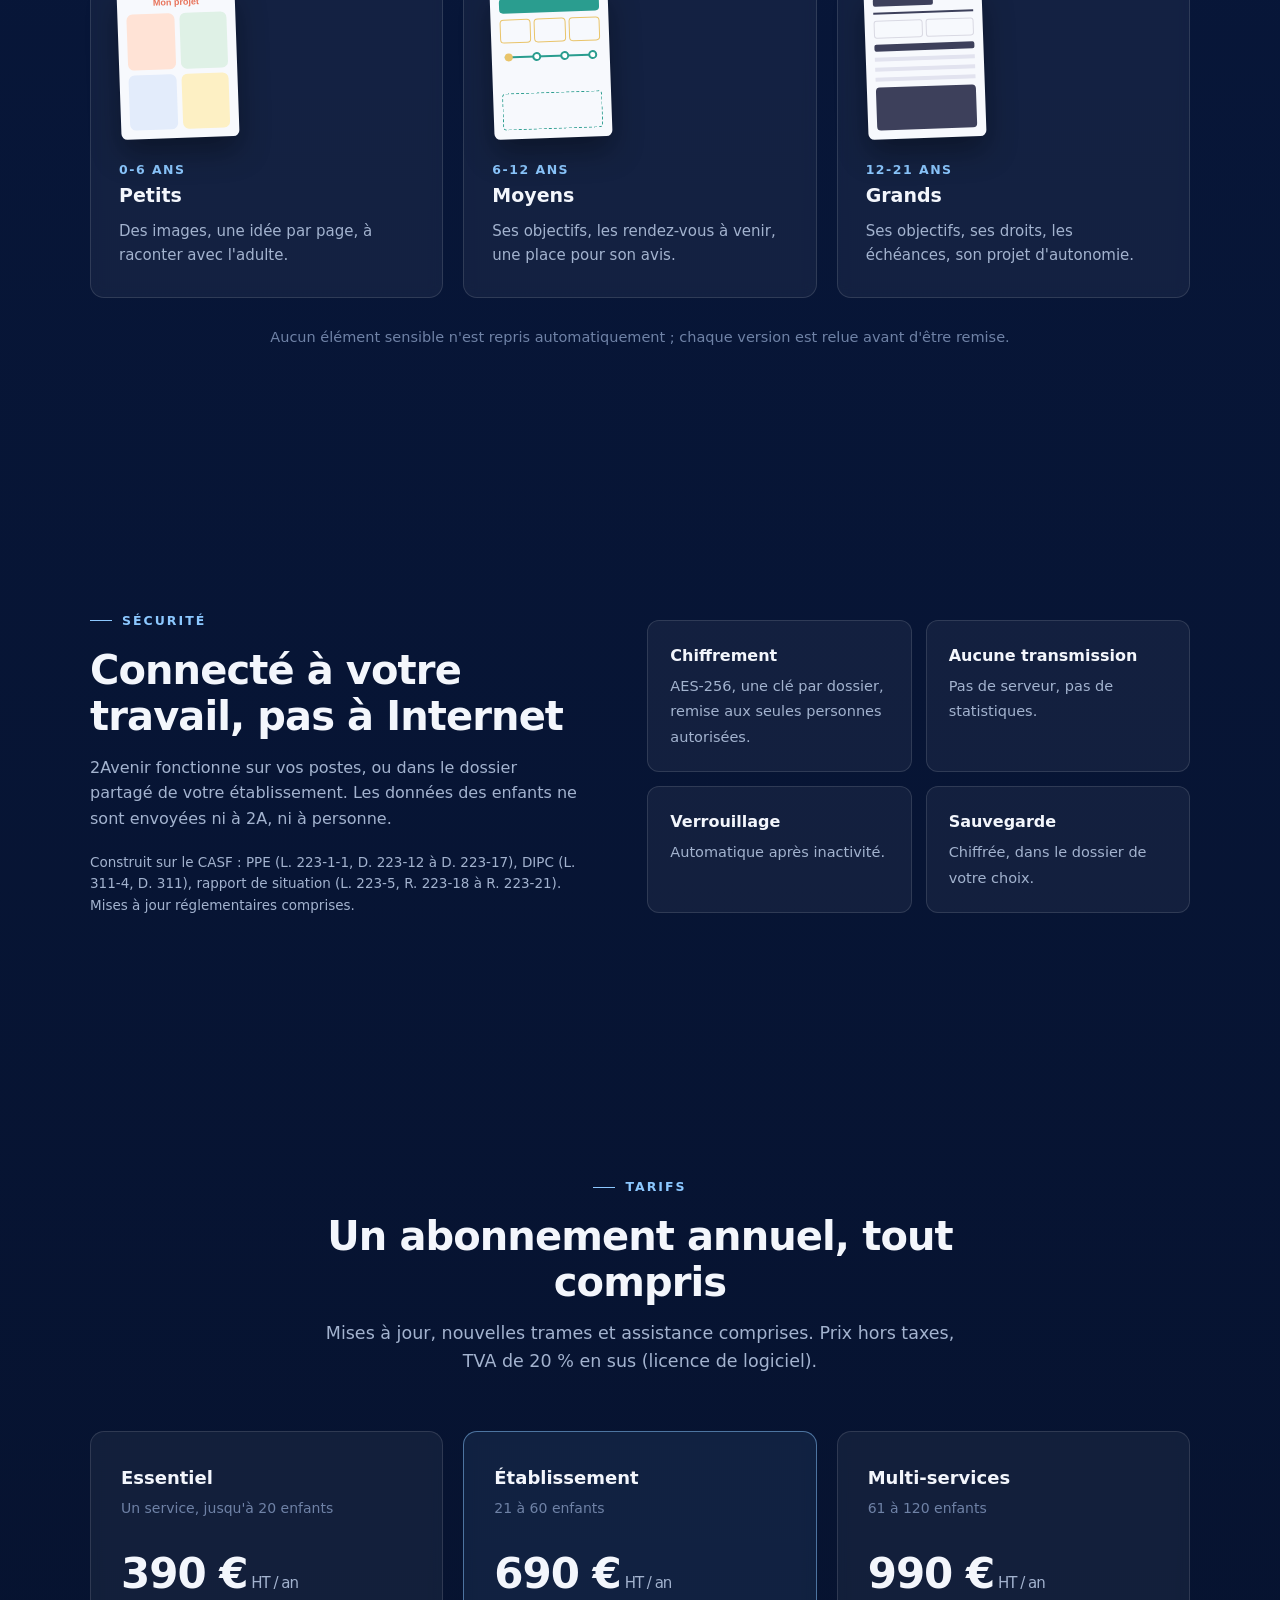
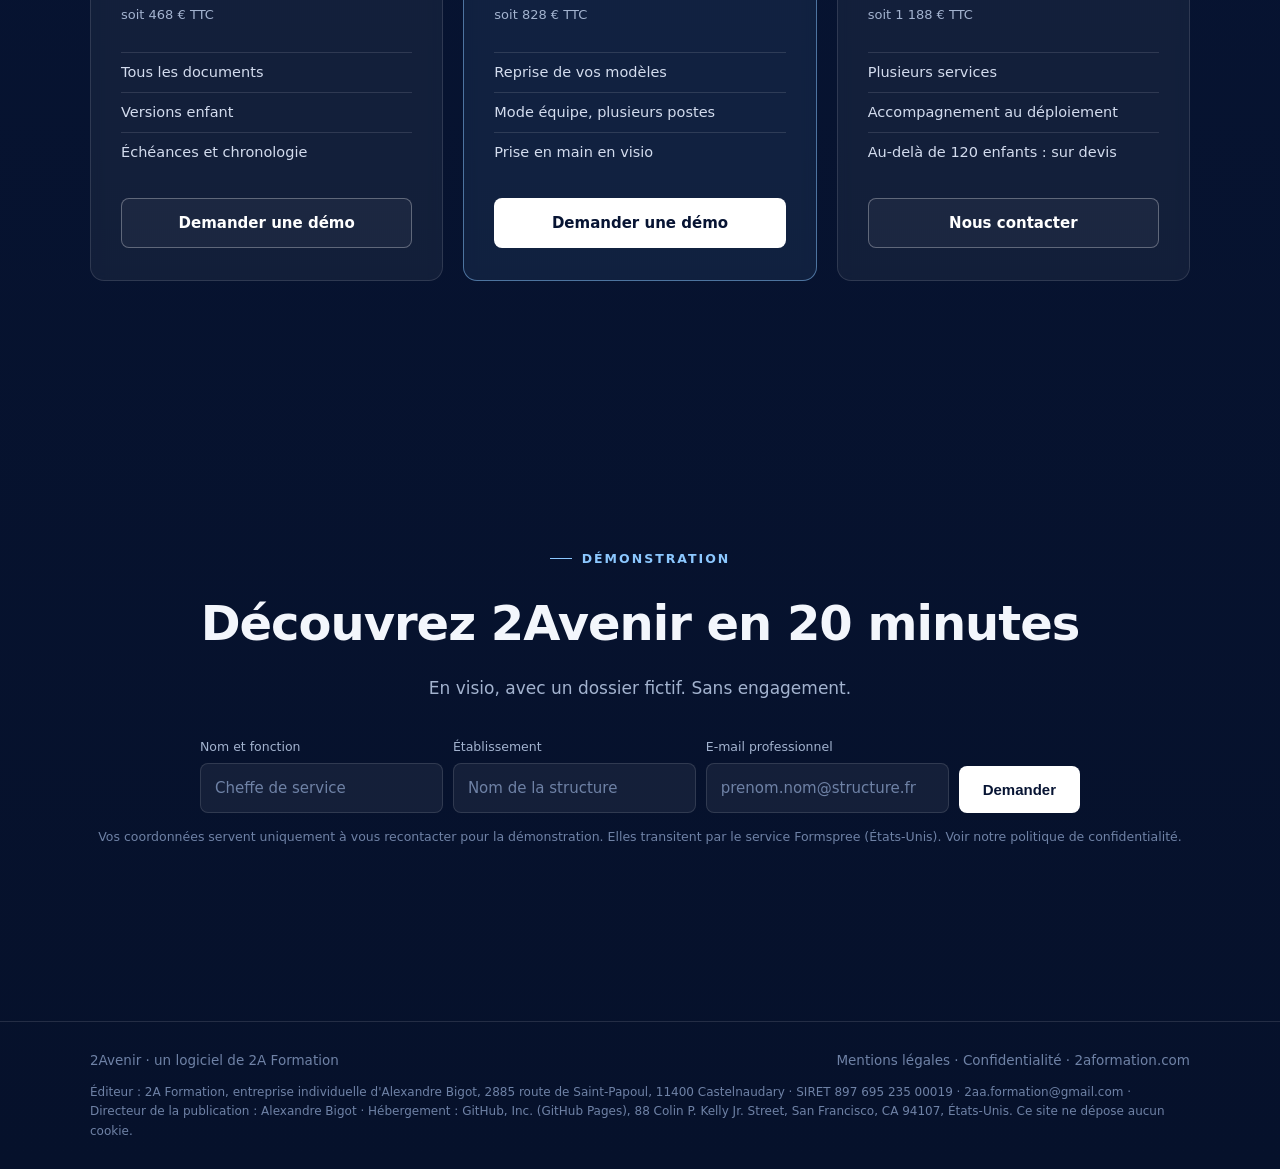
==== commit 00c96114: "Section démo « Découvrez 2Avenir en 20 minutes » ; cloisonnement : phrase sur le départ clarifiée" ====
--- a/index.html
+++ b/index.html
@@ -271,7 +271,7 @@
  <div class="final" id="demo">
   <div class="wrap">
    <div class="k">Démonstration</div>
-   <h2>Voyez 2Avenir en 20 minutes</h2>
+   <h2>Découvrez 2Avenir en 20 minutes</h2>
    <p>En visio, avec un dossier fictif. Sans engagement.</p>
    <form class="form" id="demoForm" action="https://formspree.io/f/xjykajbo" method="POST">
     <input type="hidden" name="_subject" value="2Avenir : demande de démonstration">
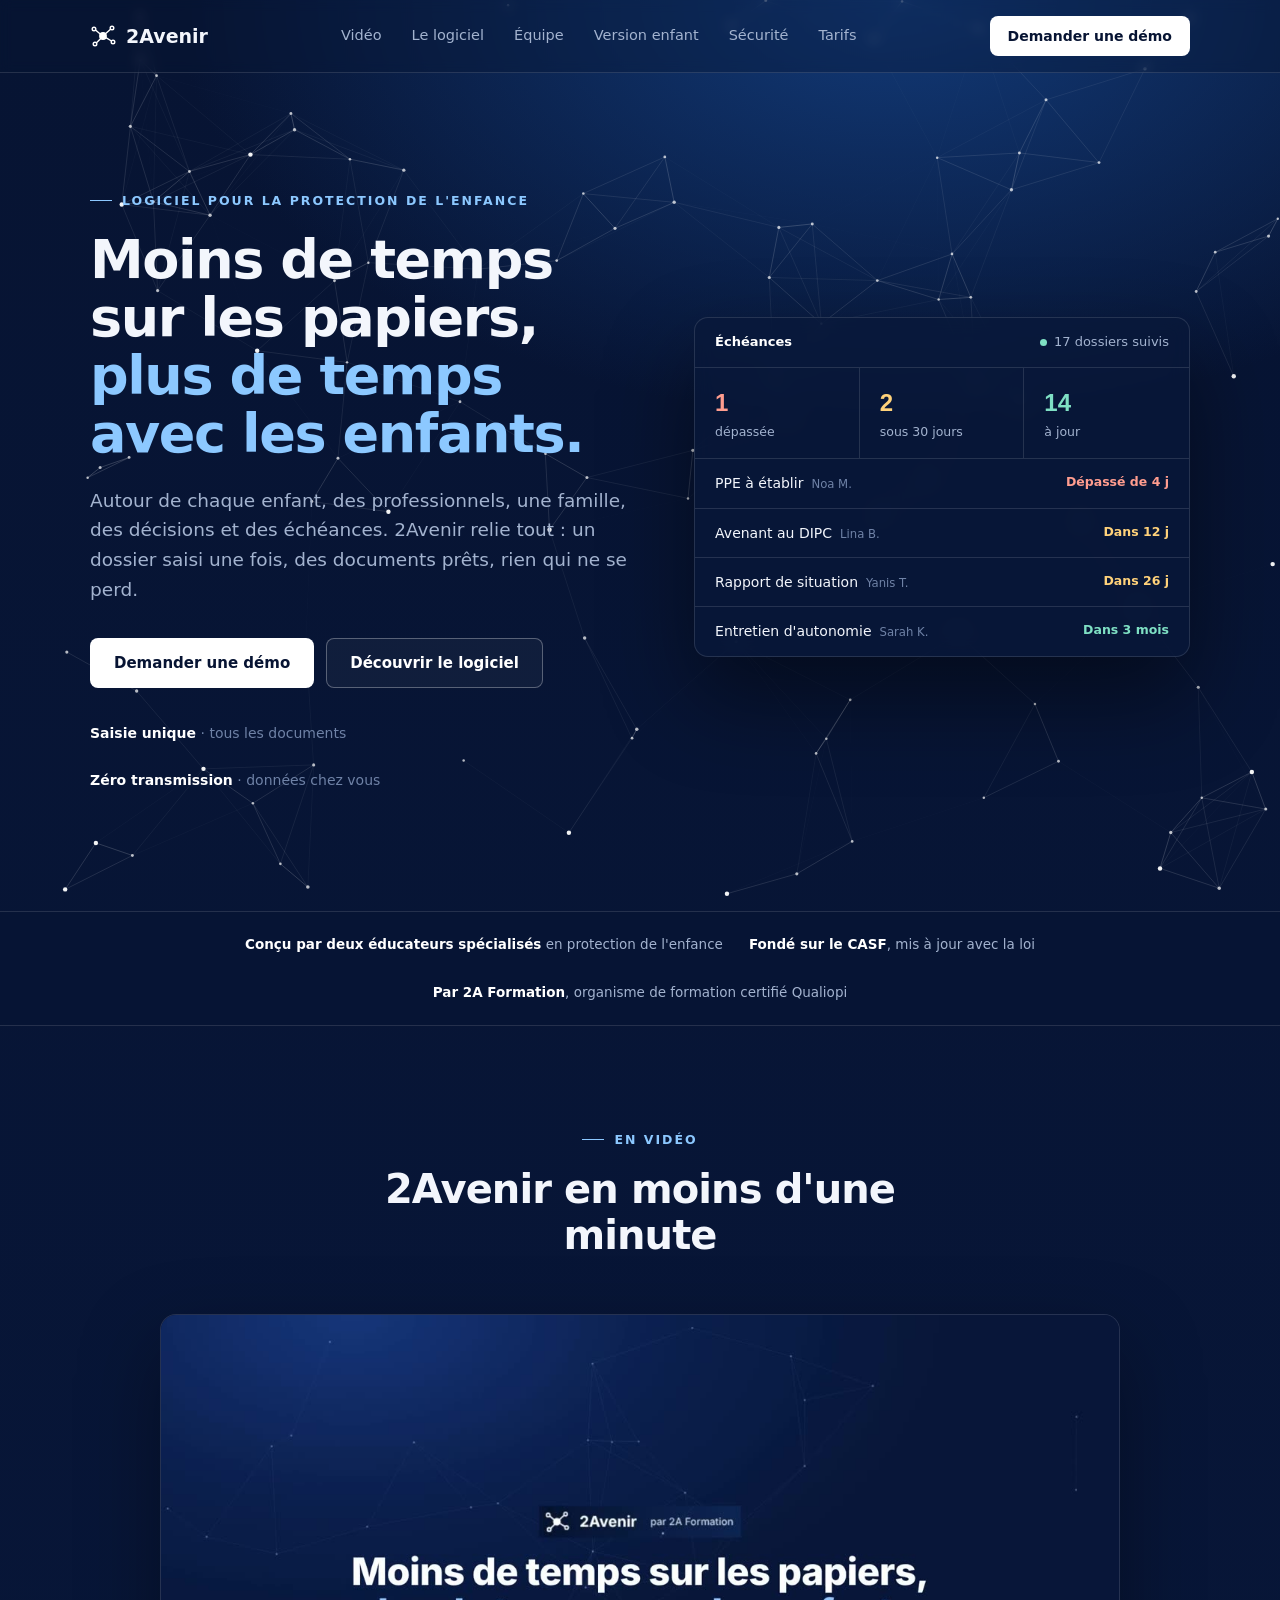
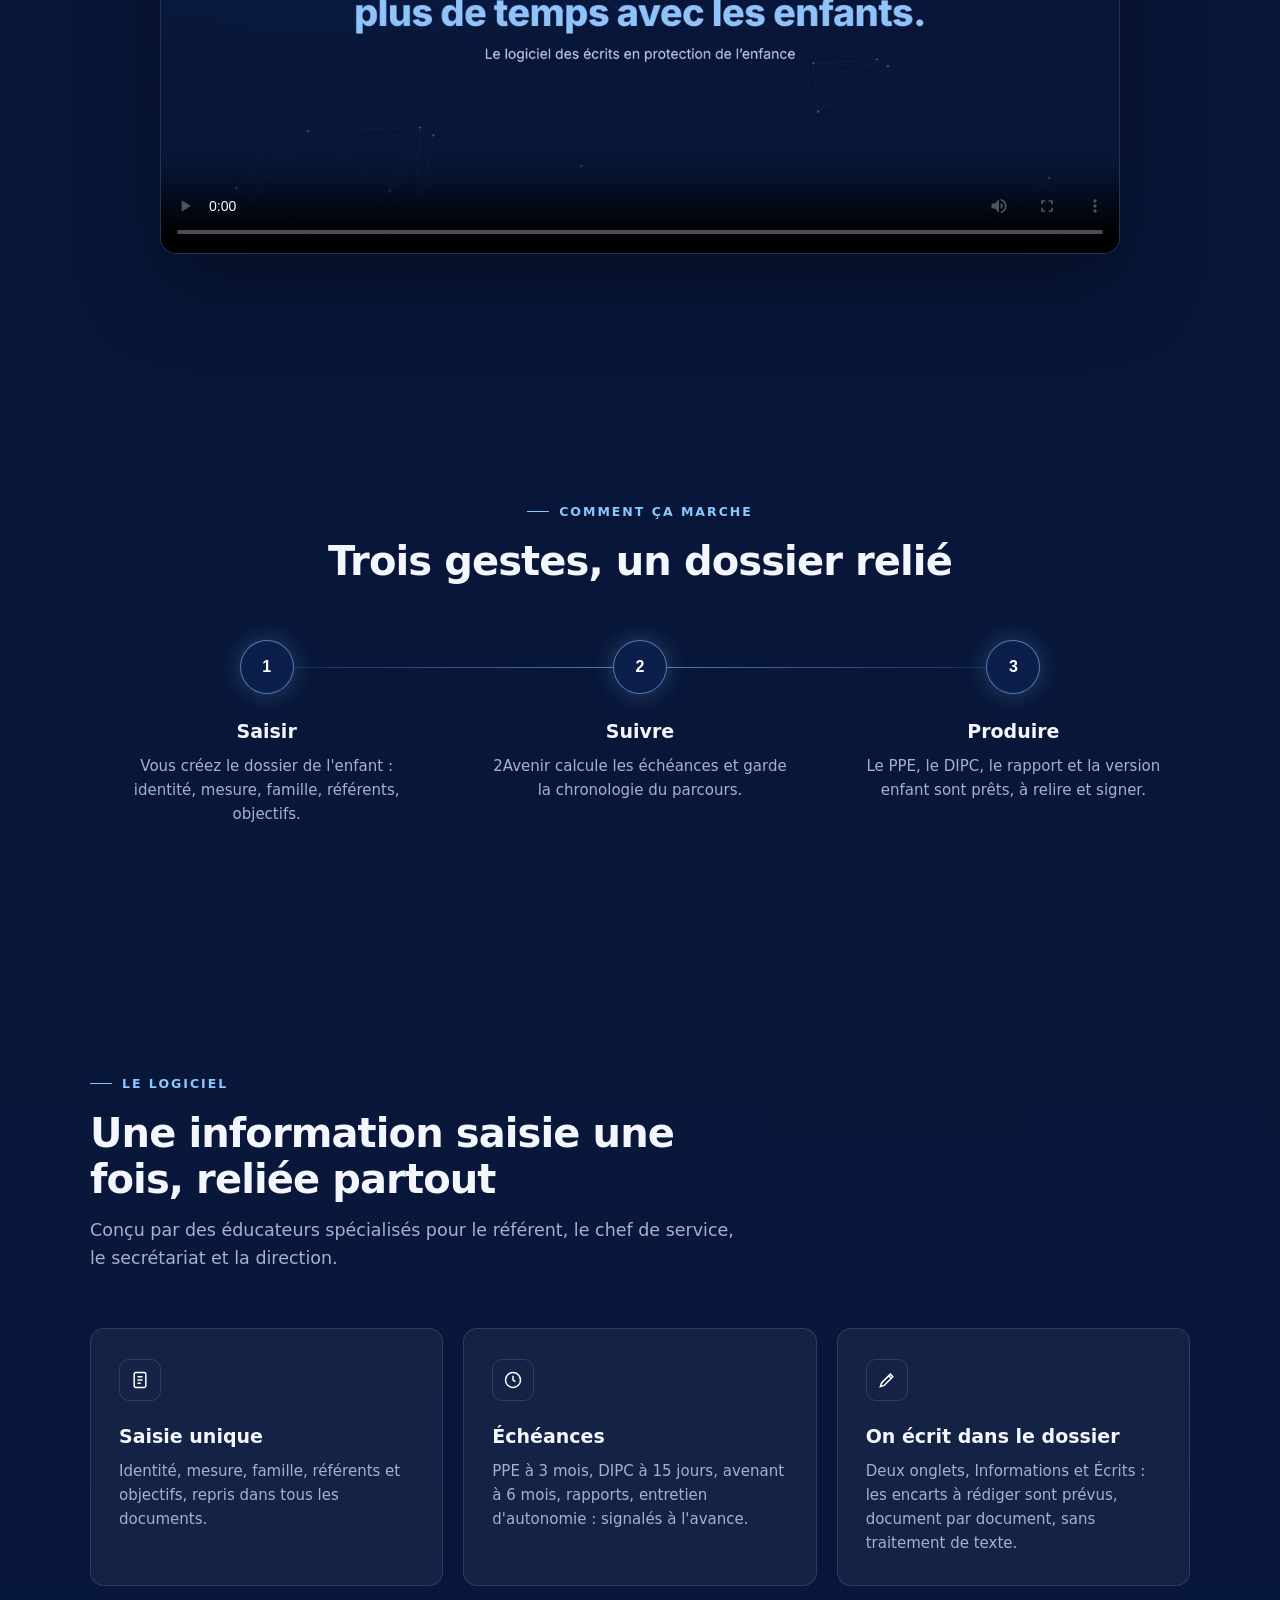
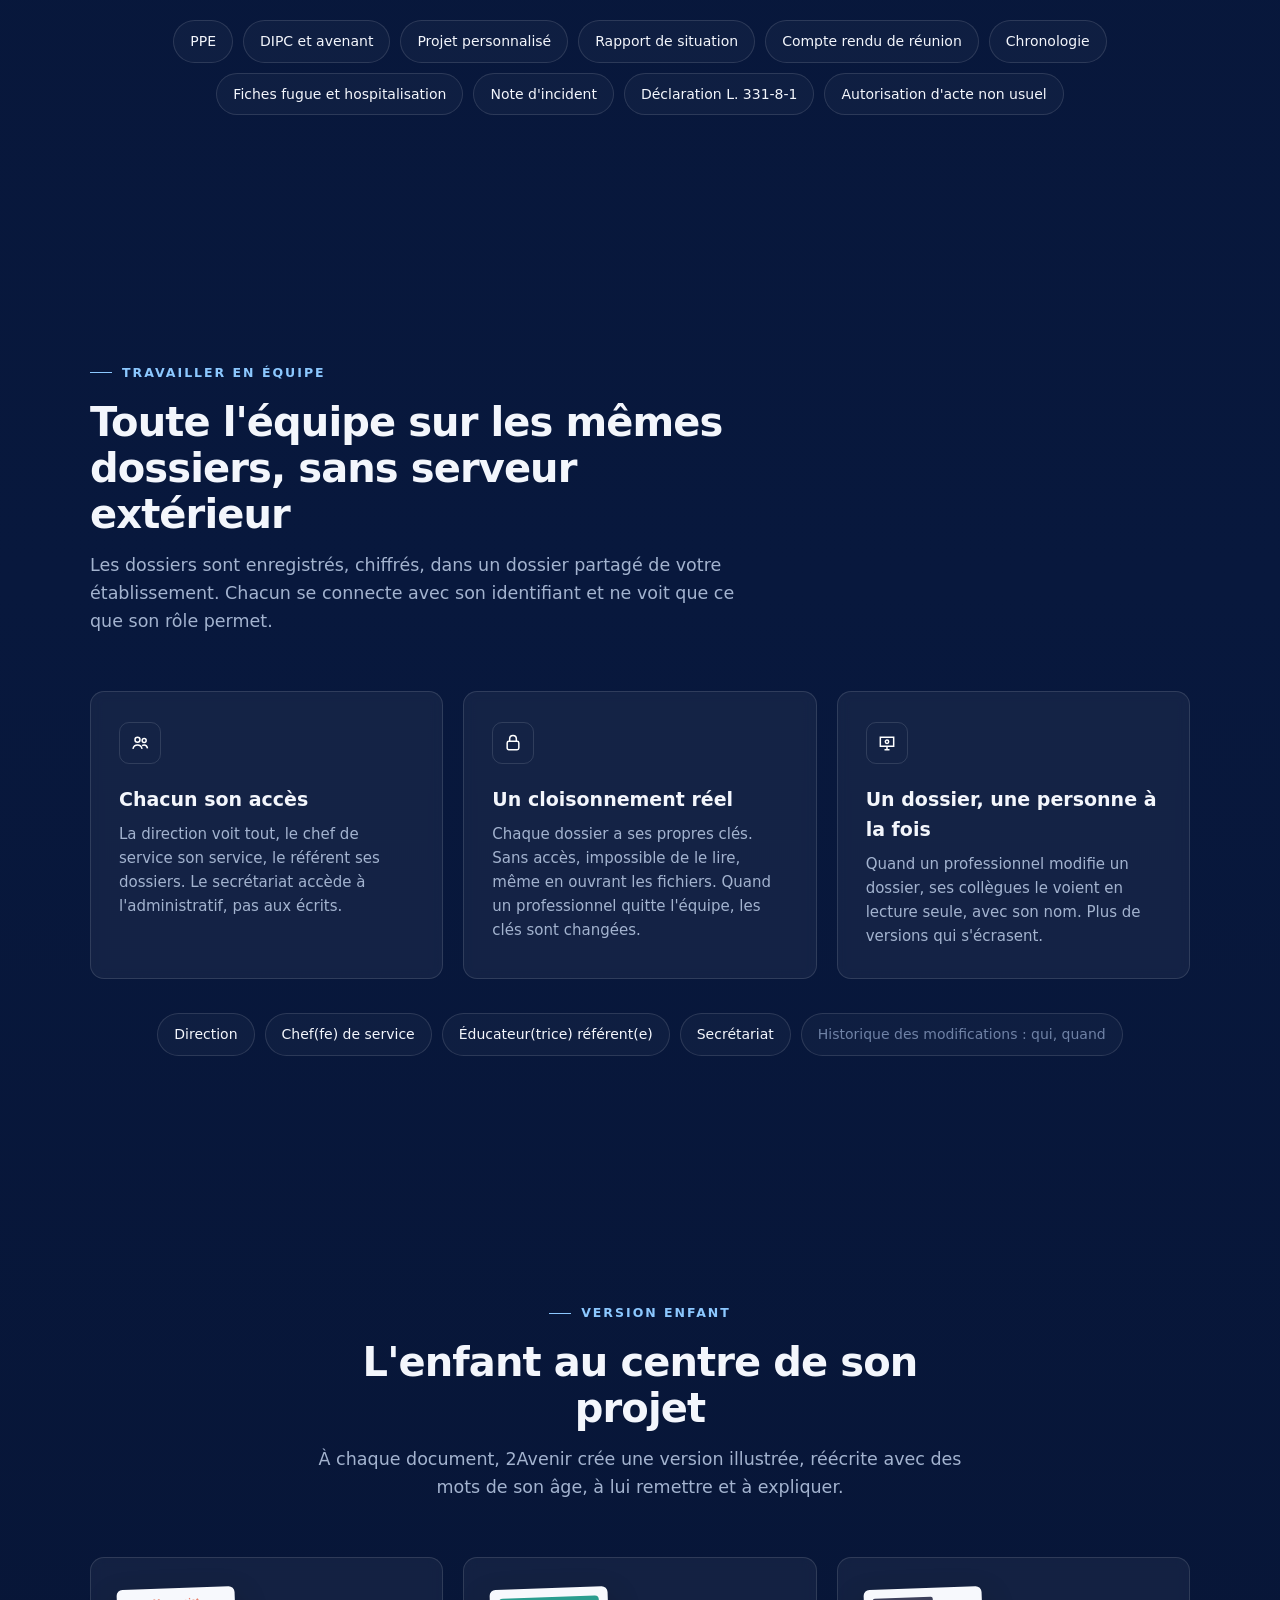
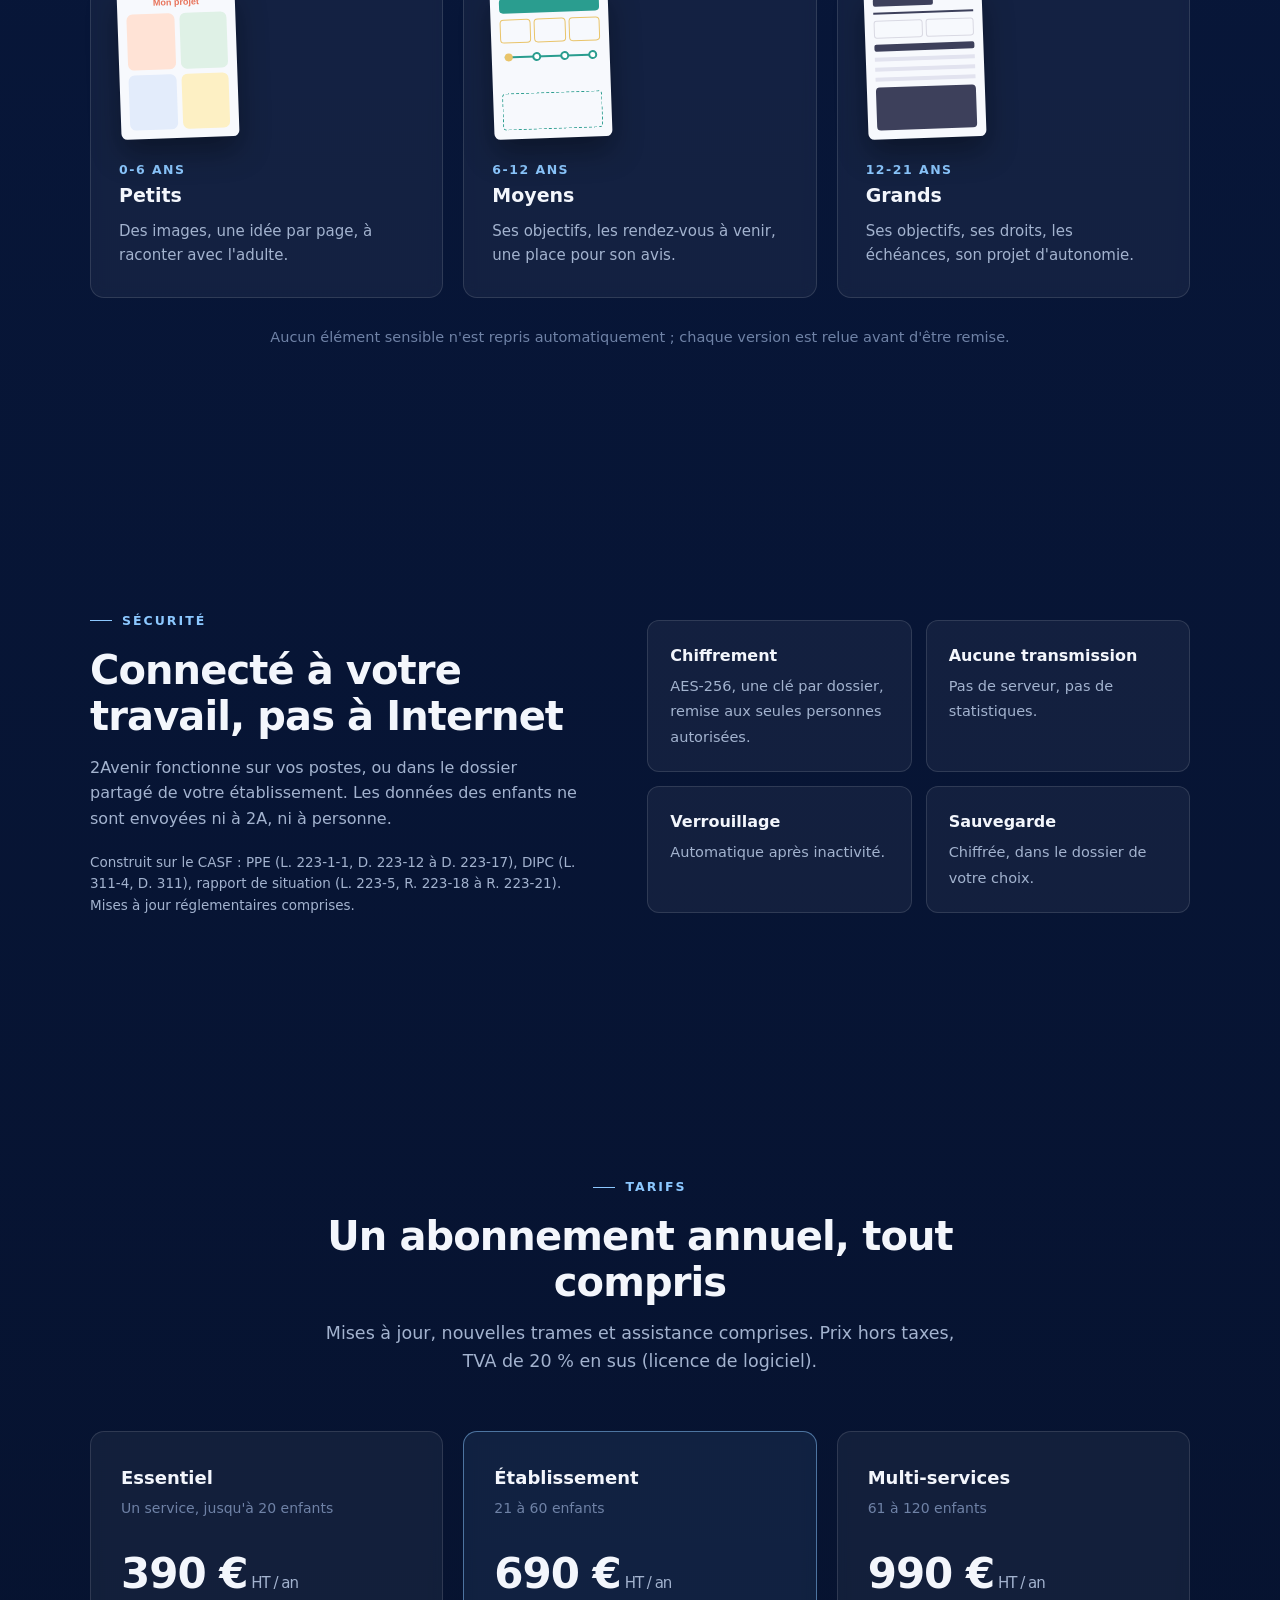
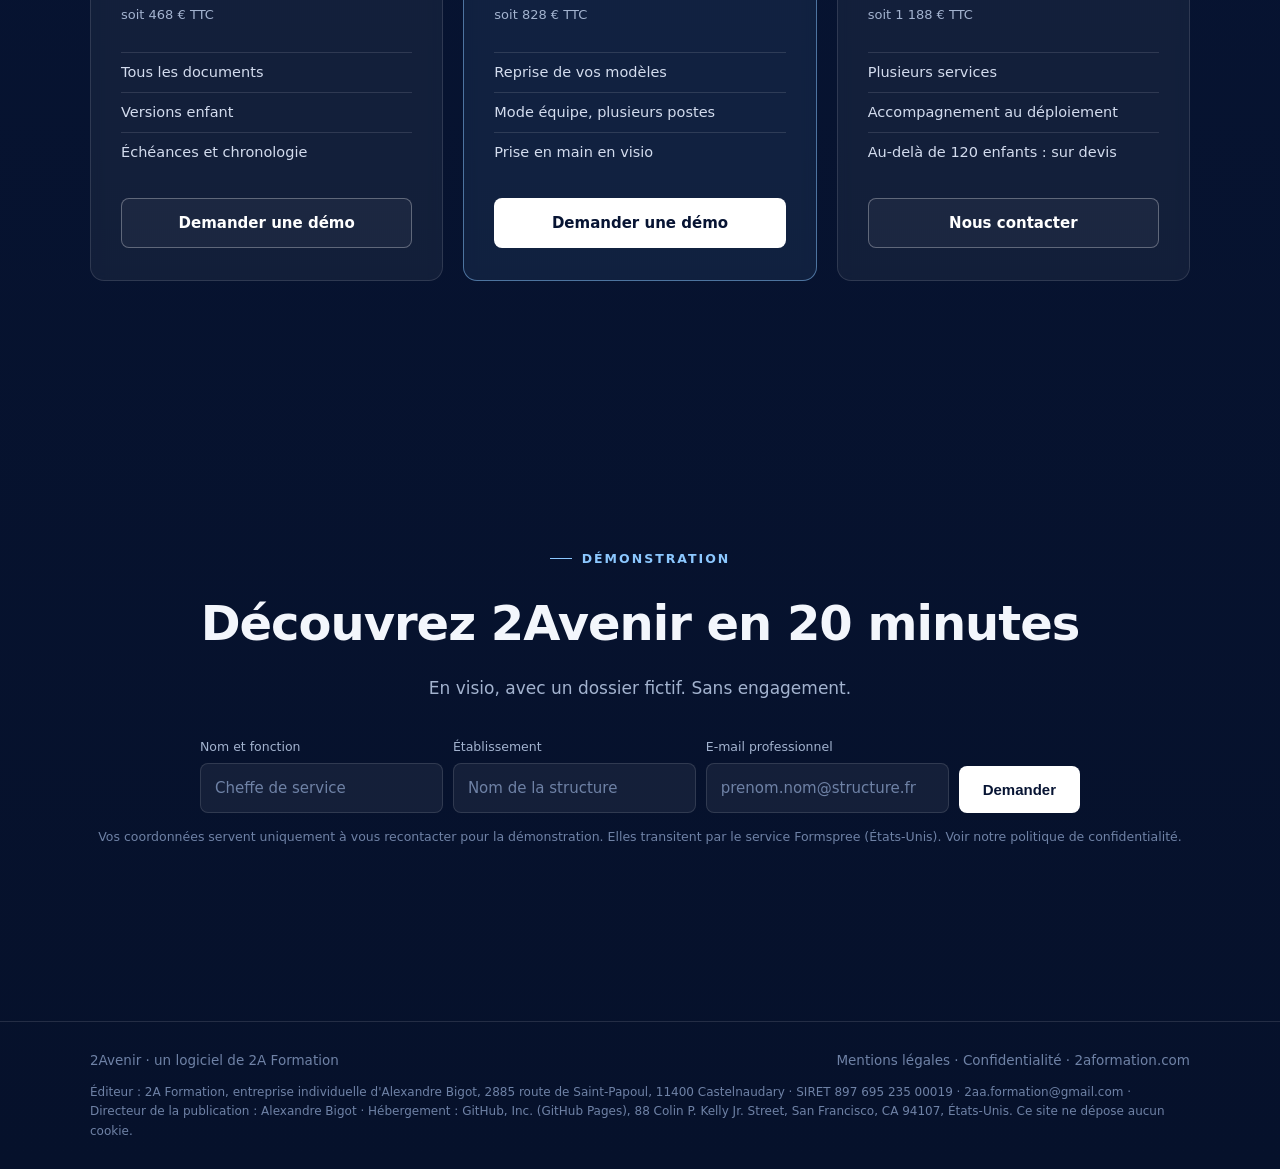
==== commit d3c659a6: "Cloisonnement : « Quand un professionnel quitte l'équipe, les clés sont changées »" ====
--- a/index.html
+++ b/index.html
@@ -226,7 +226,7 @@
    <div class="sh"><div class="k">Travailler en équipe</div><h2>Toute l'équipe sur les mêmes dossiers, sans serveur extérieur</h2><p>Les dossiers sont enregistrés, chiffrés, dans un dossier partagé de votre établissement. Chacun se connecte avec son identifiant et ne voit que ce que son rôle permet.</p></div>
    <div class="grid3">
     <div class="card"><div class="ic"><svg width="20" height="20" viewBox="0 0 24 24" fill="none" stroke="#fff" stroke-width="1.8"><circle cx="9" cy="8" r="3"/><circle cx="17" cy="9" r="2.4"/><path d="M3.5 19c.8-3 3-4.5 5.5-4.5s4.7 1.5 5.5 4.5M14.5 15.2c.8-.5 1.6-.7 2.5-.7 2 0 3.5 1.2 4 4"/></svg></div><h3>Chacun son accès</h3><p>La direction voit tout, le chef de service son service, le référent ses dossiers. Le secrétariat accède à l'administratif, pas aux écrits.</p></div>
-    <div class="card"><div class="ic"><svg width="20" height="20" viewBox="0 0 24 24" fill="none" stroke="#fff" stroke-width="1.8"><rect x="5" y="10" width="14" height="10" rx="2"/><path d="M8 10V7a4 4 0 0 1 8 0v3"/></svg></div><h3>Un cloisonnement réel</h3><p>Chaque dossier a ses propres clés. Sans accès, impossible de le lire, même en ouvrant les fichiers. Un départ change les clés.</p></div>
+    <div class="card"><div class="ic"><svg width="20" height="20" viewBox="0 0 24 24" fill="none" stroke="#fff" stroke-width="1.8"><rect x="5" y="10" width="14" height="10" rx="2"/><path d="M8 10V7a4 4 0 0 1 8 0v3"/></svg></div><h3>Un cloisonnement réel</h3><p>Chaque dossier a ses propres clés. Sans accès, impossible de le lire, même en ouvrant les fichiers. Quand un professionnel quitte l'équipe, les clés sont changées.</p></div>
     <div class="card"><div class="ic"><svg width="20" height="20" viewBox="0 0 24 24" fill="none" stroke="#fff" stroke-width="1.8"><path d="M4 5h16v11H4z"/><path d="M9 20h6M12 16v4"/><circle cx="12" cy="10.5" r="2"/></svg></div><h3>Un dossier, une personne à la fois</h3><p>Quand un professionnel modifie un dossier, ses collègues le voient en lecture seule, avec son nom. Plus de versions qui s'écrasent.</p></div>
    </div>
    <div class="docs"><span>Direction</span><span>Chef(fe) de service</span><span>Éducateur(trice) référent(e)</span><span>Secrétariat</span><span style="color:var(--dim)">Historique des modifications : qui, quand</span></div>
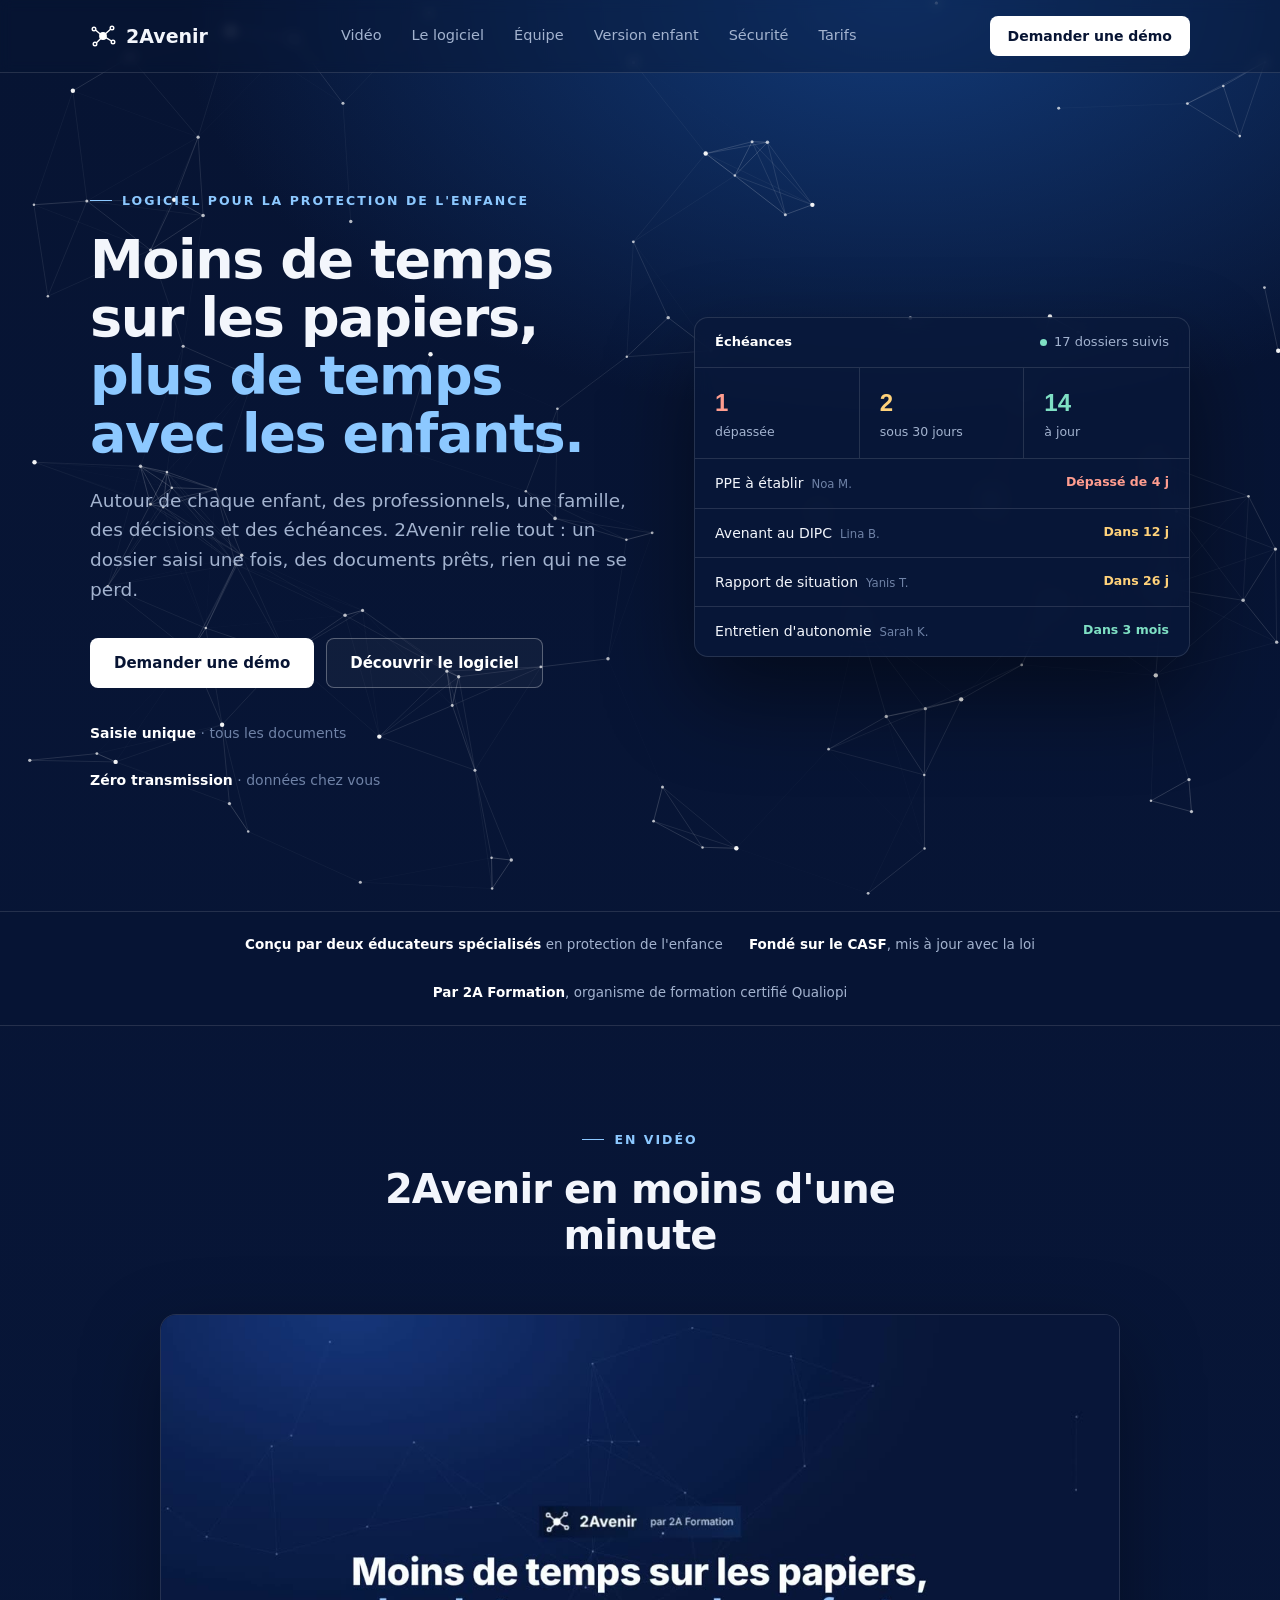
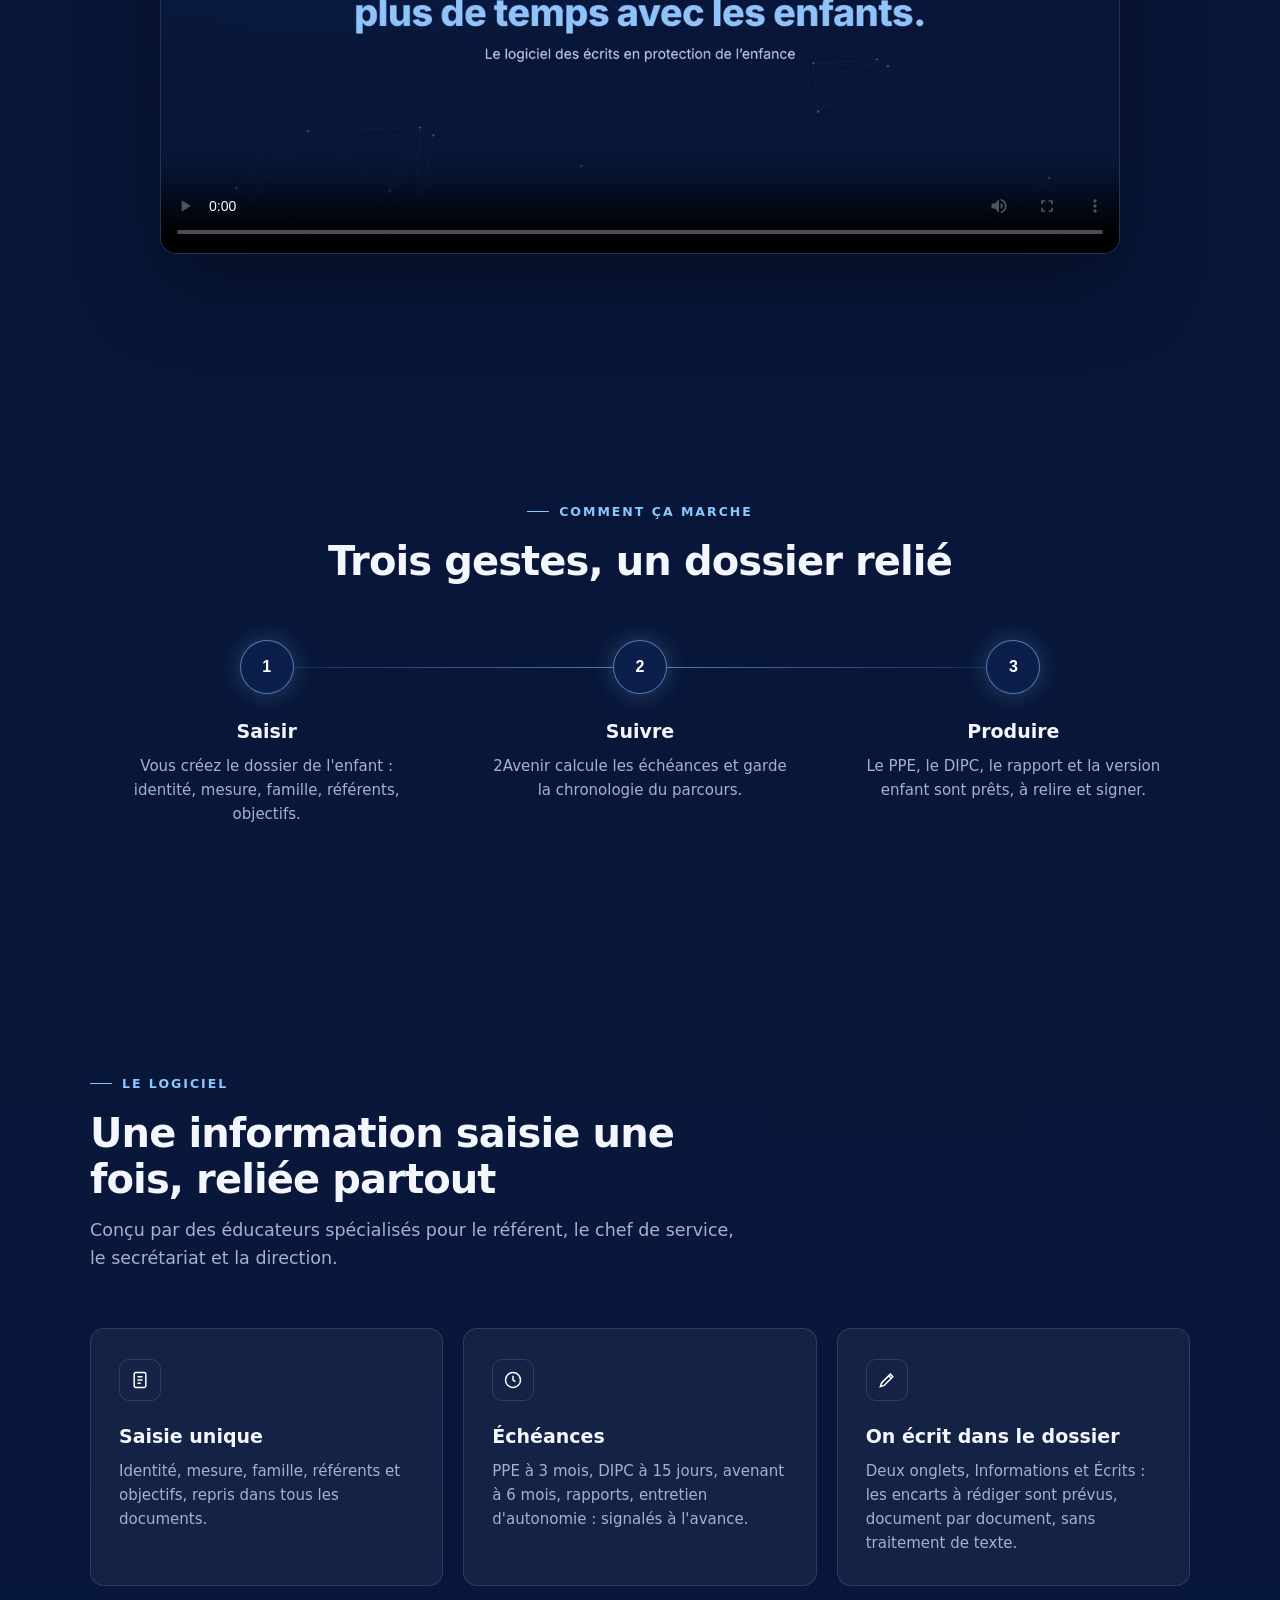
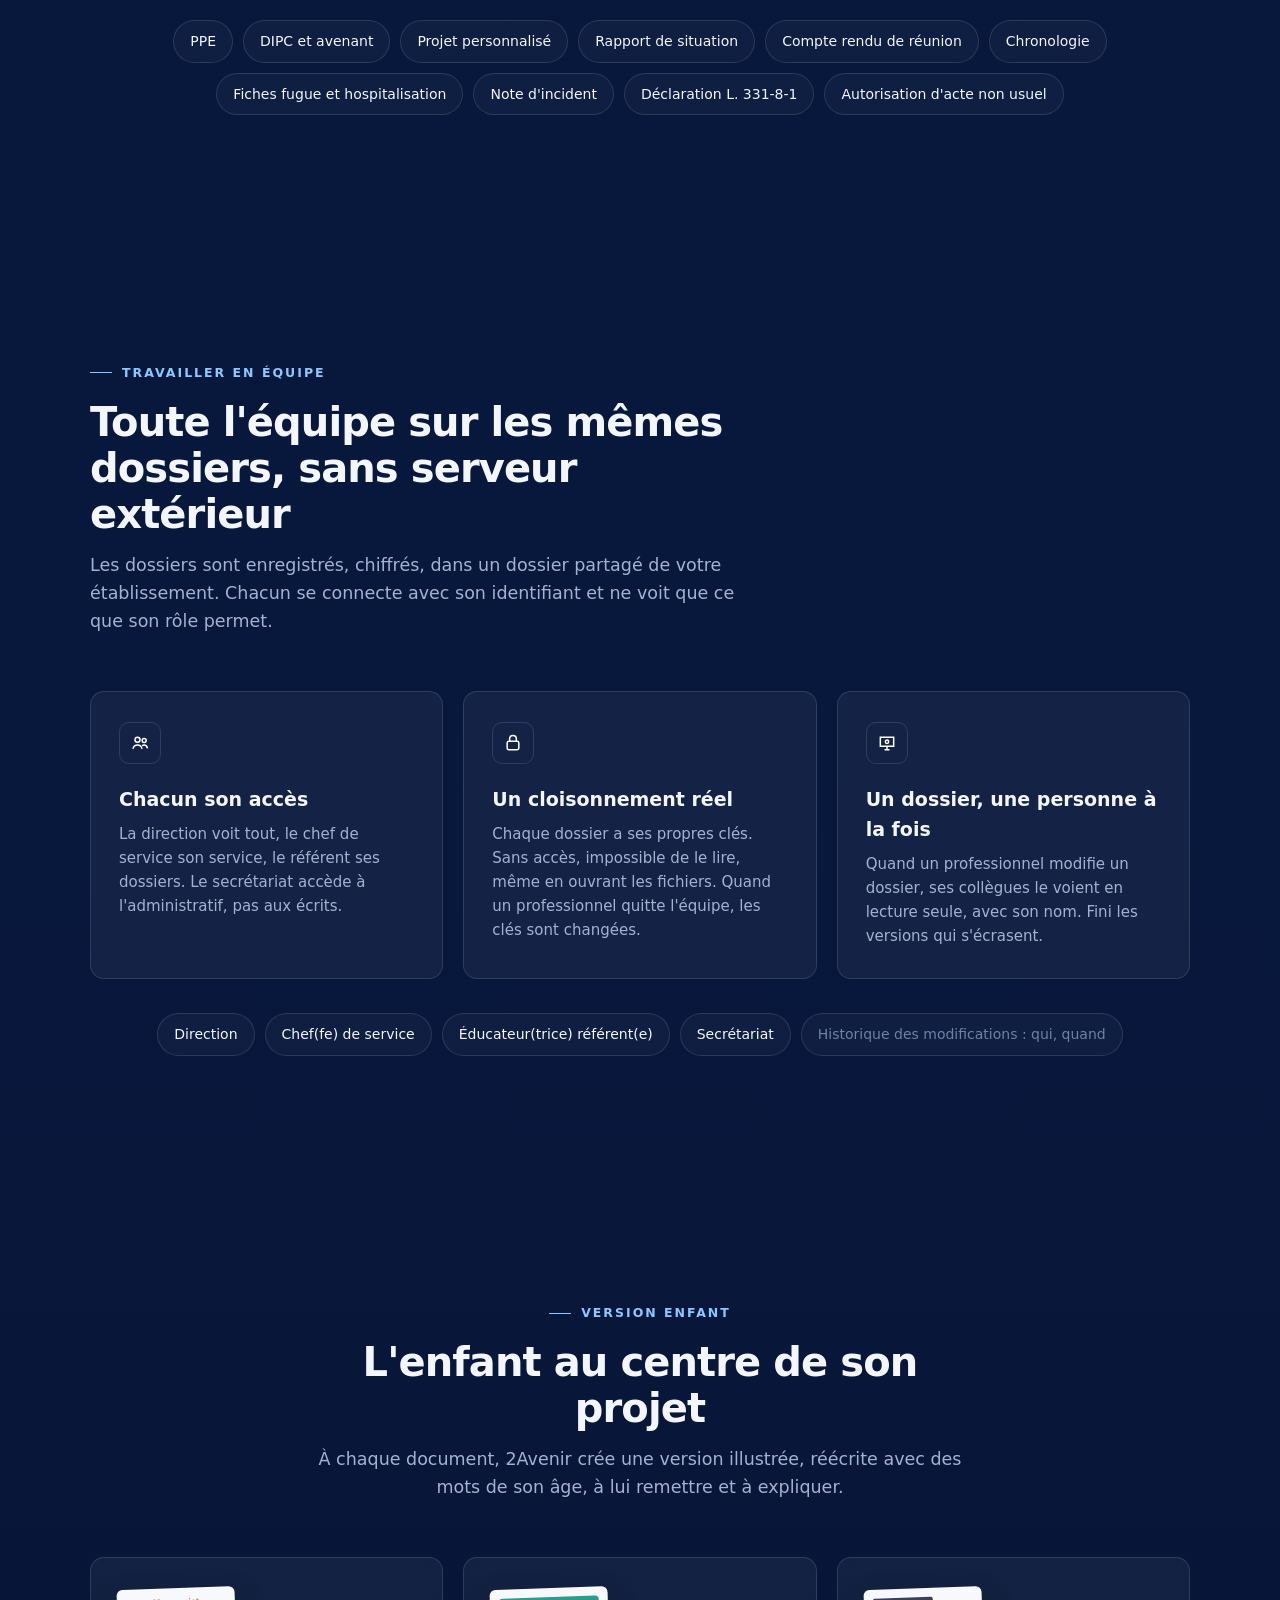
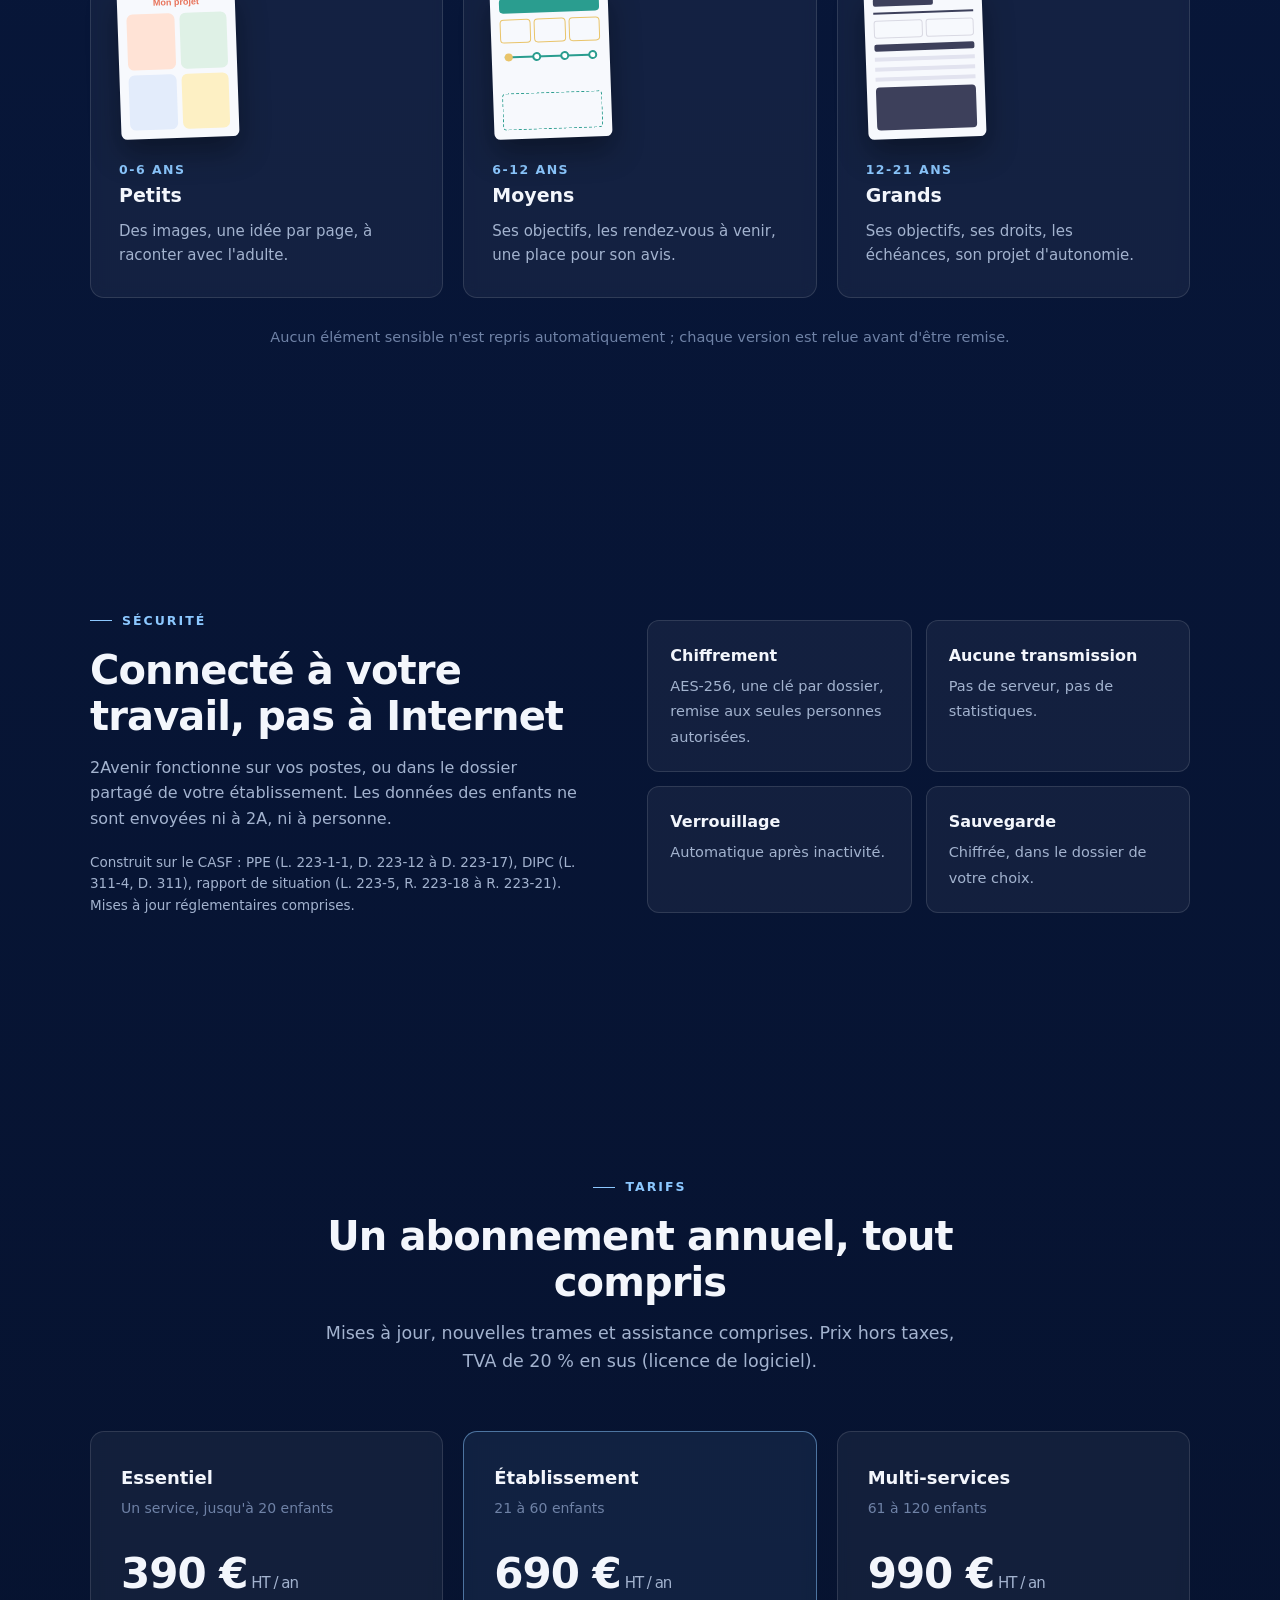
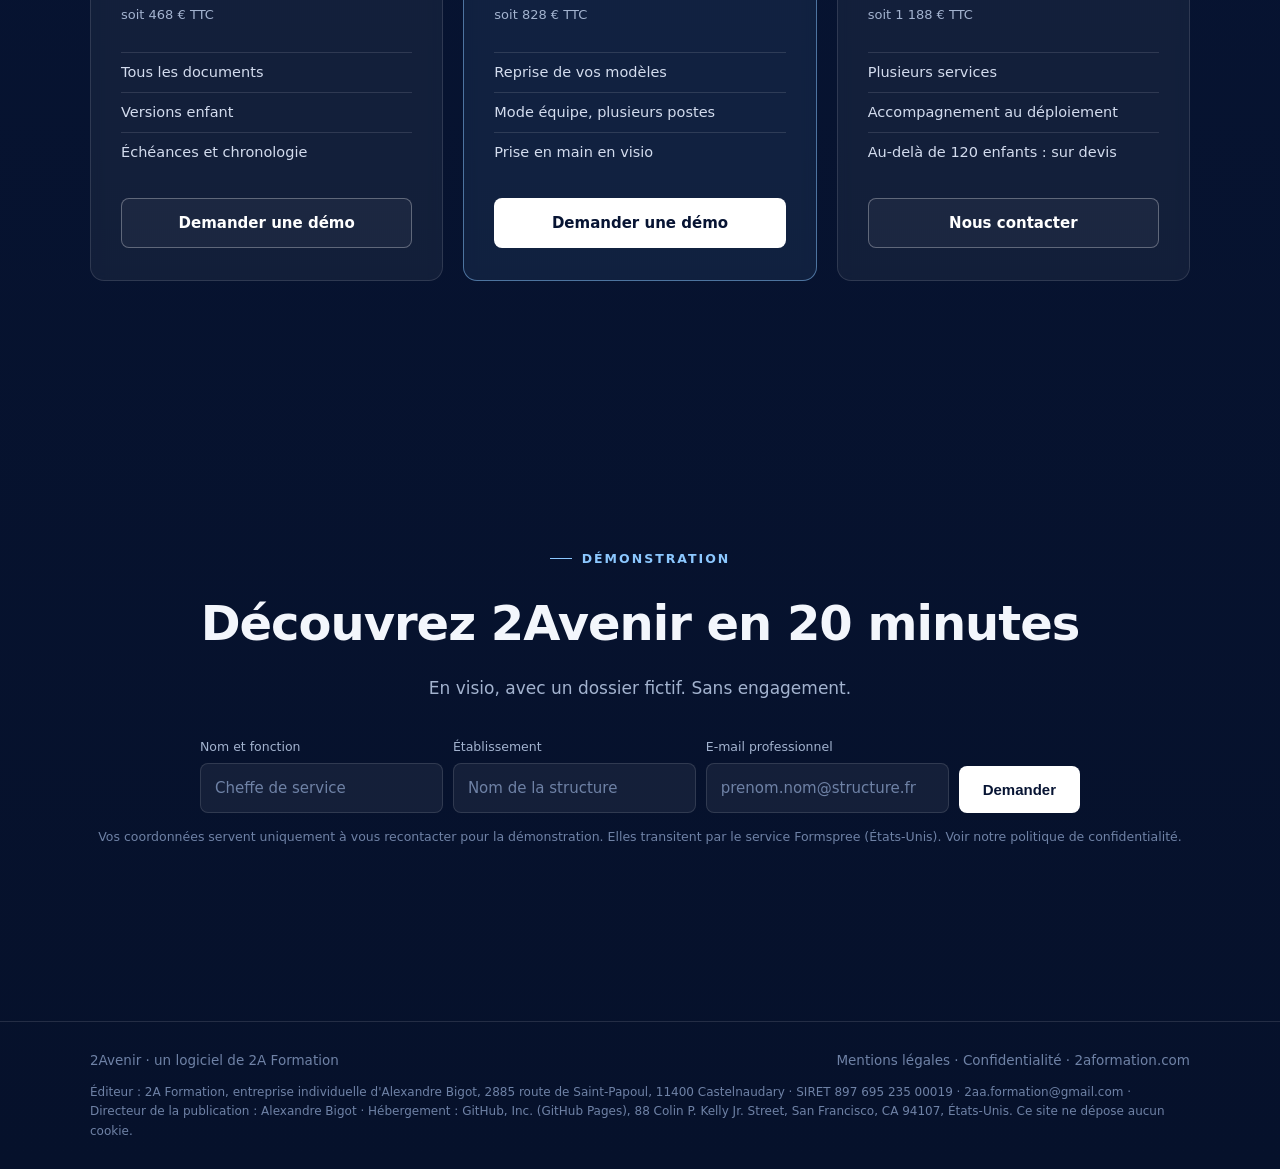
==== commit 776740bc: "Un dossier, une personne : « Fini les versions qui s'écrasent »" ====
--- a/index.html
+++ b/index.html
@@ -227,7 +227,7 @@
    <div class="grid3">
     <div class="card"><div class="ic"><svg width="20" height="20" viewBox="0 0 24 24" fill="none" stroke="#fff" stroke-width="1.8"><circle cx="9" cy="8" r="3"/><circle cx="17" cy="9" r="2.4"/><path d="M3.5 19c.8-3 3-4.5 5.5-4.5s4.7 1.5 5.5 4.5M14.5 15.2c.8-.5 1.6-.7 2.5-.7 2 0 3.5 1.2 4 4"/></svg></div><h3>Chacun son accès</h3><p>La direction voit tout, le chef de service son service, le référent ses dossiers. Le secrétariat accède à l'administratif, pas aux écrits.</p></div>
     <div class="card"><div class="ic"><svg width="20" height="20" viewBox="0 0 24 24" fill="none" stroke="#fff" stroke-width="1.8"><rect x="5" y="10" width="14" height="10" rx="2"/><path d="M8 10V7a4 4 0 0 1 8 0v3"/></svg></div><h3>Un cloisonnement réel</h3><p>Chaque dossier a ses propres clés. Sans accès, impossible de le lire, même en ouvrant les fichiers. Quand un professionnel quitte l'équipe, les clés sont changées.</p></div>
-    <div class="card"><div class="ic"><svg width="20" height="20" viewBox="0 0 24 24" fill="none" stroke="#fff" stroke-width="1.8"><path d="M4 5h16v11H4z"/><path d="M9 20h6M12 16v4"/><circle cx="12" cy="10.5" r="2"/></svg></div><h3>Un dossier, une personne à la fois</h3><p>Quand un professionnel modifie un dossier, ses collègues le voient en lecture seule, avec son nom. Plus de versions qui s'écrasent.</p></div>
+    <div class="card"><div class="ic"><svg width="20" height="20" viewBox="0 0 24 24" fill="none" stroke="#fff" stroke-width="1.8"><path d="M4 5h16v11H4z"/><path d="M9 20h6M12 16v4"/><circle cx="12" cy="10.5" r="2"/></svg></div><h3>Un dossier, une personne à la fois</h3><p>Quand un professionnel modifie un dossier, ses collègues le voient en lecture seule, avec son nom. Fini les versions qui s'écrasent.</p></div>
    </div>
    <div class="docs"><span>Direction</span><span>Chef(fe) de service</span><span>Éducateur(trice) référent(e)</span><span>Secrétariat</span><span style="color:var(--dim)">Historique des modifications : qui, quand</span></div>
   </div>
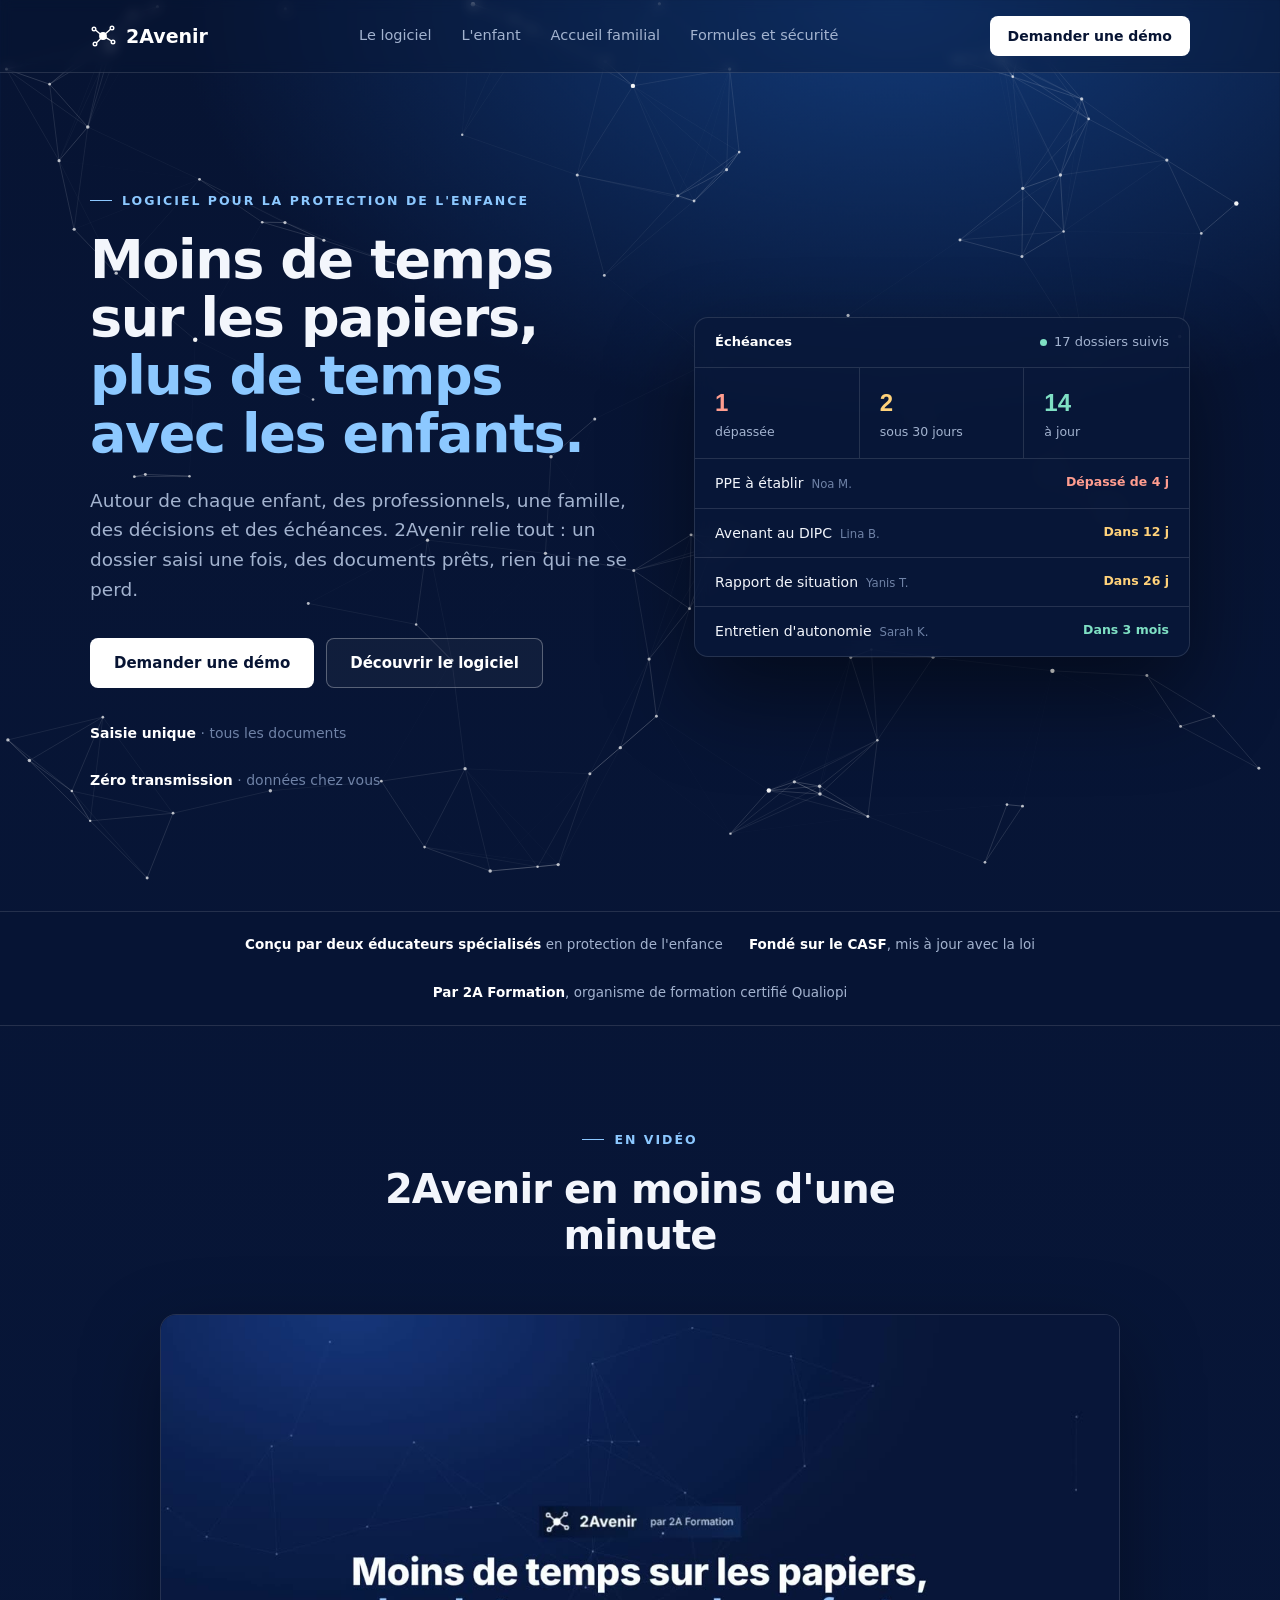
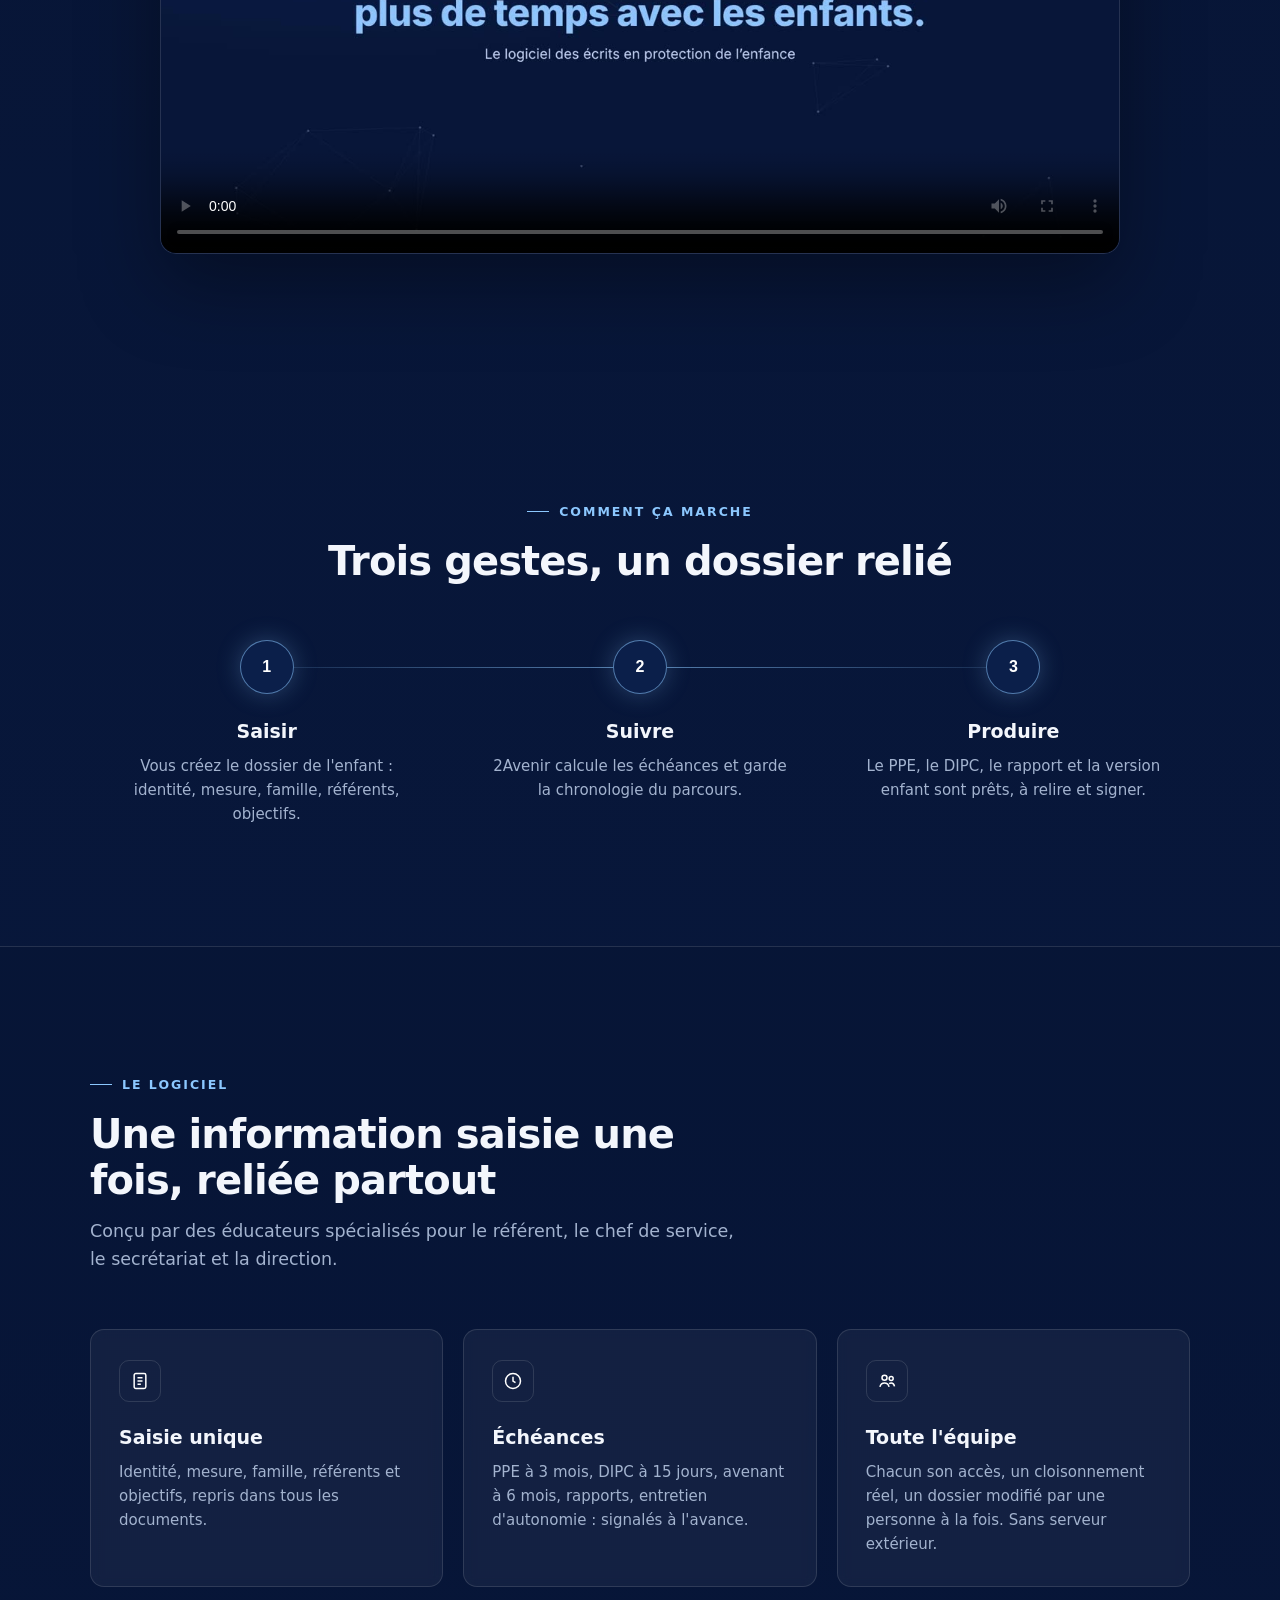
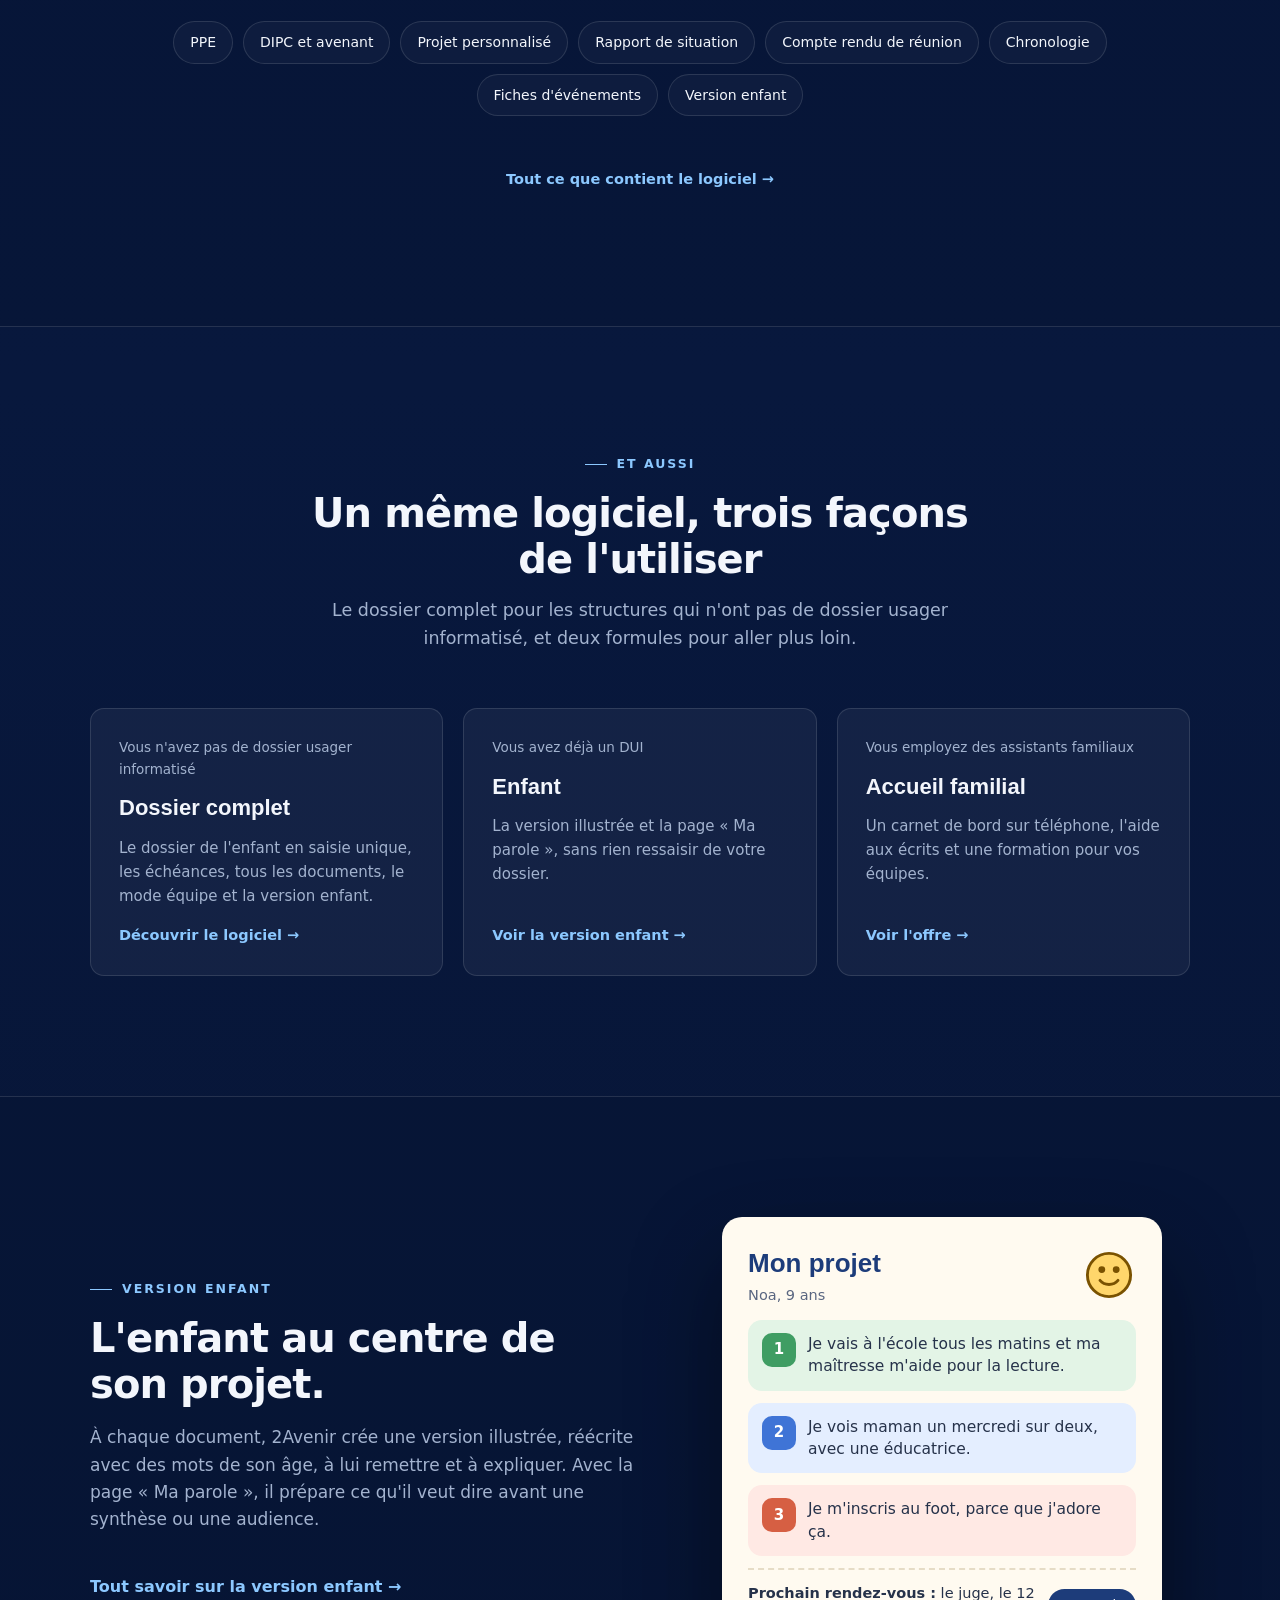
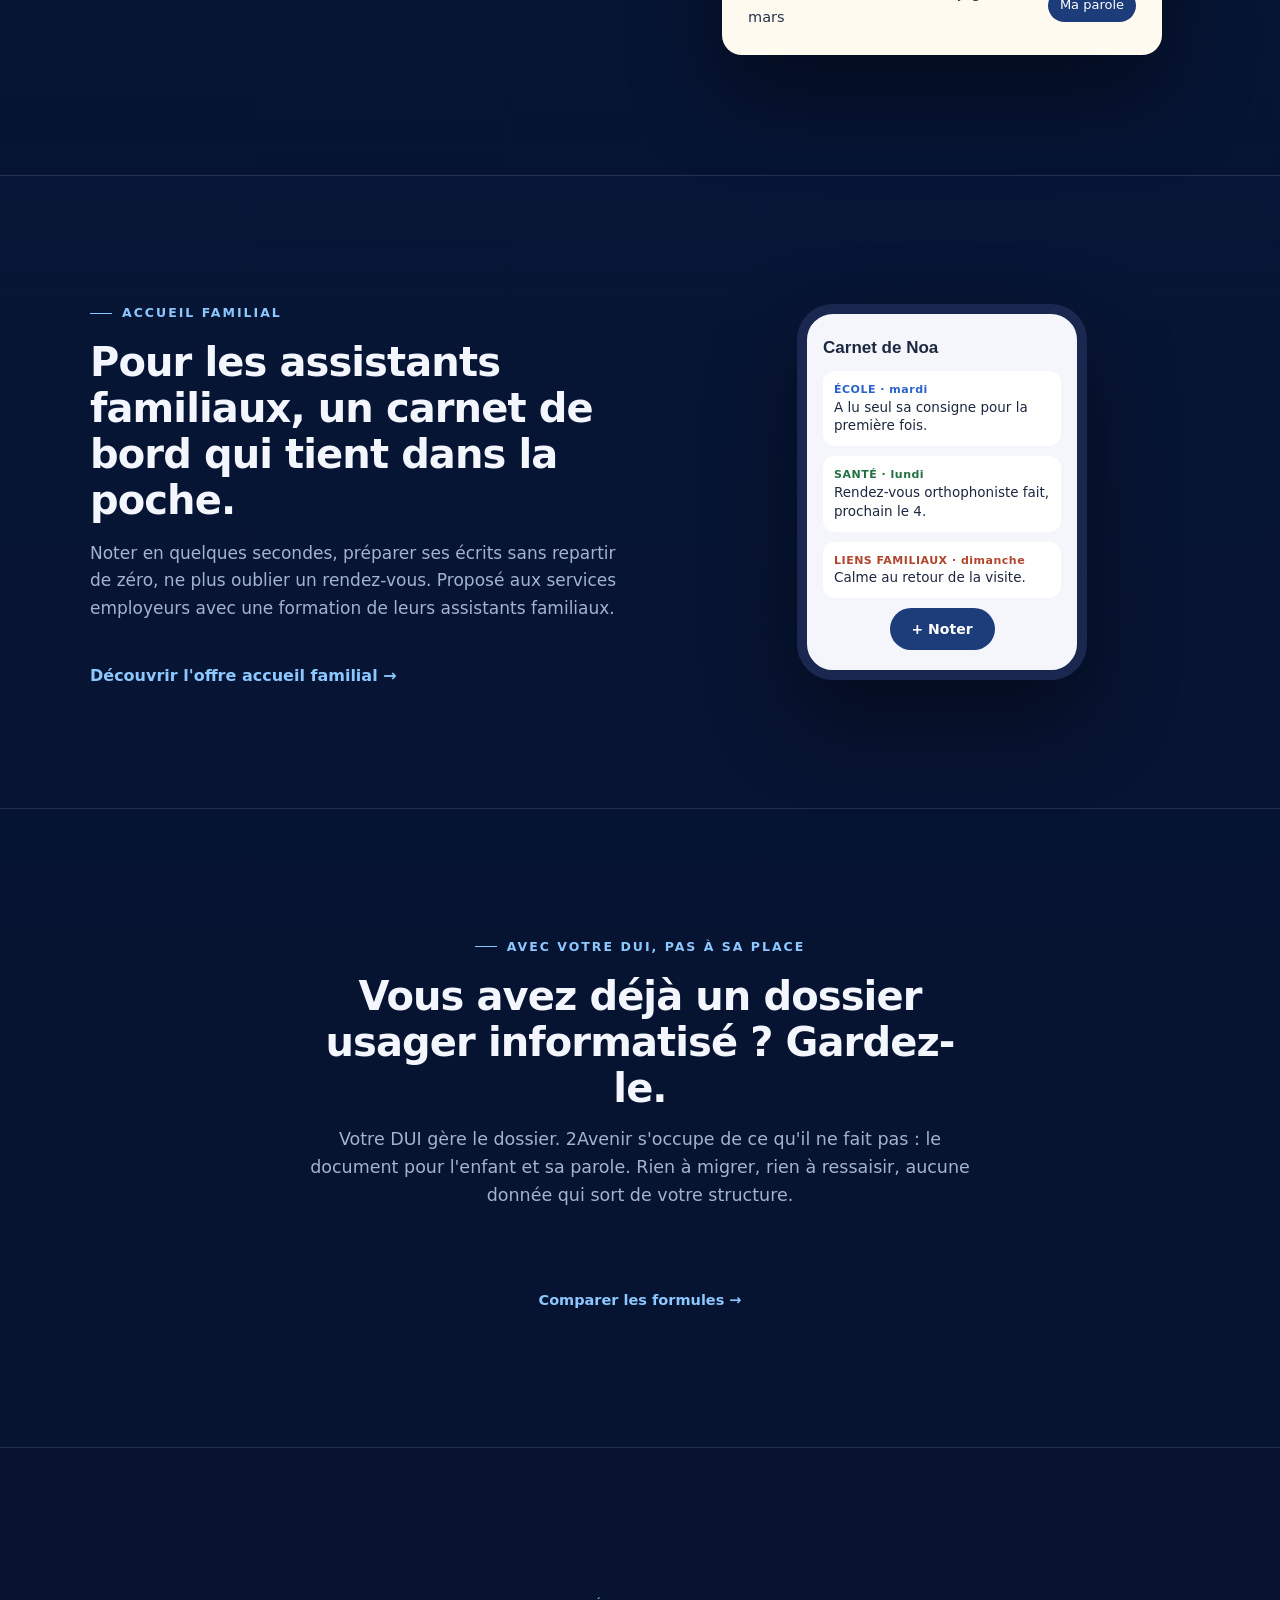
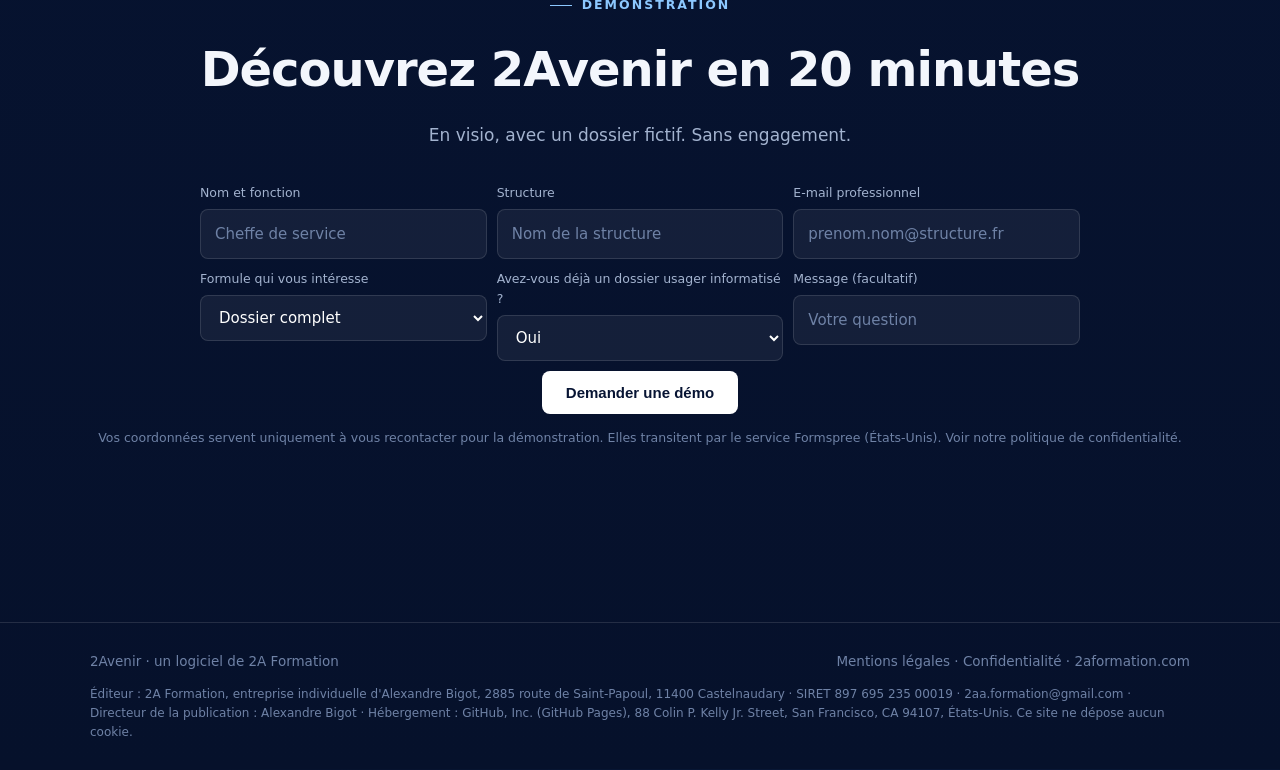
==== commit 2813b861: "Site v3 : 5 pages (logiciel, enfant, accueil familial, formules) et correction de l'envoi du formula" ====
--- a/index.html
+++ b/index.html
@@ -2,171 +2,29 @@
 <html lang="fr">
 <head>
 <meta charset="utf-8">
-<meta http-equiv="Content-Security-Policy" content="default-src 'self'; script-src 'sha256-WDhfaguZi6qA0SUaBddA76h1Hma9u4a4FlL1iNWqKKk='; style-src 'self' 'unsafe-inline' https://fonts.googleapis.com; font-src https://fonts.gstatic.com; img-src 'self' data:; media-src 'self'; connect-src 'none'; form-action https://formspree.io; base-uri 'none'; object-src 'none'">
+<meta http-equiv="Content-Security-Policy" content="default-src 'self'; script-src 'self'; style-src 'self' 'unsafe-inline' https://fonts.googleapis.com; font-src https://fonts.gstatic.com; img-src 'self' data:; media-src 'self'; connect-src https://formspree.io; form-action https://formspree.io; base-uri 'none'; object-src 'none'">
 <meta name="referrer" content="strict-origin-when-cross-origin">
 <meta name="viewport" content="width=device-width, initial-scale=1">
 <title>2Avenir · logiciel pour la protection de l'enfance</title>
-<meta name="description" content="2Avenir relie le dossier de chaque enfant accueilli, les échéances et les documents (PPE, DIPC, projet personnalisé, rapport de situation), avec une version pour l'enfant. Sans serveur extérieur. Par 2A Formation.">
-<meta property="og:title" content="2Avenir · moins de temps sur les papiers, plus de temps avec les enfants">
-<meta property="og:description" content="Le logiciel des écrits en protection de l'enfance, conçu par deux éducateurs spécialisés. Données chiffrées, rien n'est envoyé à l'extérieur.">
-<meta property="og:url" content="https://2avenir.2aformation.com/">
+<meta name="description" content="2Avenir relie le dossier de chaque enfant accueilli, les échéances et les documents (PPE, DIPC, projet personnalisé, rapport de situation), avec une version pour l'enfant et un outil pour les assistants familiaux. Sans serveur extérieur. Par 2A Formation.">
+<meta property="og:title" content="2Avenir · logiciel pour la protection de l'enfance">
+<meta property="og:description" content="2Avenir relie le dossier de chaque enfant accueilli, les échéances et les documents (PPE, DIPC, projet personnalisé, rapport de situation), avec une version pour l'enfant et un outil pour les assistants familiaux. Sans serveur extérieur. Par 2A Formation.">
+<meta property="og:url" content="https://2avenir.net/">
 <link rel="icon" href="data:image/svg+xml,%3Csvg xmlns=%27http://www.w3.org/2000/svg%27 viewBox=%270 0 26 26%27%3E%3Crect width=%2726%27 height=%2726%27 rx=%276%27 fill=%27%23071433%27/%3E%3Cg stroke=%27%23fff%27 stroke-width=%271.6%27%3E%3Cpath d=%27M6 7l7 6l7-6M6 19l7-6l7 6%27/%3E%3C/g%3E%3Ccircle cx=%2713%27 cy=%2713%27 r=%273%27 fill=%27%238cc8ff%27/%3E%3C/svg%3E">
 <link rel="preconnect" href="https://fonts.googleapis.com"><link rel="preconnect" href="https://fonts.gstatic.com" crossorigin>
 <link rel="stylesheet" href="https://fonts.googleapis.com/css2?family=Inter:wght@400;600&family=Poppins:wght@500;600&display=swap">
-<style>
-:root{color-scheme:dark;--ink:#f3f6fc;--muted:#a3b3cf;--dim:#6f82a6;--line:rgba(255,255,255,.12);--glass:rgba(255,255,255,.05);--accent:#8cc8ff}
-*{box-sizing:border-box}
-html{scroll-behavior:smooth}
-body{margin:0;color:var(--ink);font-family:"Segoe UI Variable","Segoe UI",Inter,system-ui,Arial,sans-serif;font-size:16px;line-height:1.6;-webkit-font-smoothing:antialiased;
- background:radial-gradient(1200px 700px at 70% 0%,#123a78 0%,transparent 60%),linear-gradient(180deg,#071433 0%,#08183d 50%,#06112b 100%)}
-html{background:#071433}
-body:before{content:"";position:fixed;inset:0 0 auto;height:env(safe-area-inset-top,0px);z-index:11;background:#071433}
-a:focus-visible,.btn:focus-visible{outline:2px solid var(--accent);outline-offset:3px}
-h1,h2,h3,.logo,.px{font-family:Poppins,"Segoe UI",system-ui,sans-serif}
-a{color:inherit;text-decoration:none}
-#net{position:fixed;inset:0;width:100%;height:100%;z-index:0;pointer-events:none}
-header,main,footer{position:relative;z-index:1}
-.wrap{max-width:1140px;margin:0 auto;padding-left:max(20px,env(safe-area-inset-left,0px));padding-right:max(20px,env(safe-area-inset-right,0px))}
-.tagm{position:fixed;bottom:calc(14px + env(safe-area-inset-bottom,0px));right:calc(14px + env(safe-area-inset-right,0px));z-index:99;background:rgba(255,255,255,.08);border:1px solid var(--line);color:var(--muted);font-size:12px;padding:6px 12px;border-radius:20px}
-.btn{display:inline-flex;align-items:center;gap:8px;padding:13px 24px;border-radius:8px;font-weight:600;font-size:15px;background:#fff;color:#071433;transition:transform .2s,box-shadow .2s}
-.btn:hover{transform:translateY(-1px);box-shadow:0 10px 30px rgba(140,200,255,.25)}
-.btn.line{background:rgba(255,255,255,.04);color:#fff;box-shadow:inset 0 0 0 1px rgba(255,255,255,.3)}
-.btn.line:hover{box-shadow:inset 0 0 0 1px #fff}
-.k{display:inline-flex;align-items:center;gap:10px;font-size:12.5px;font-weight:600;letter-spacing:2px;text-transform:uppercase;color:var(--accent)}
-.k:before{content:"";width:22px;height:1px;background:var(--accent)}
-
-header{border-bottom:1px solid var(--line);backdrop-filter:blur(6px);background:rgba(7,20,51,.35);position:sticky;top:env(safe-area-inset-top,0px);z-index:10}
-header .wrap{display:flex;align-items:center;justify-content:space-between;height:72px}
-.logo{display:flex;align-items:center;gap:10px;font-weight:600;font-size:19px}
-nav{display:flex;gap:30px;font-size:14.5px;color:var(--muted)}
-nav a:hover{color:#fff}
-header .btn{padding:9px 18px;font-size:14px}
-
-.hero{display:flex;align-items:center;padding-block:110px 120px}
-.hero .wrap{display:grid;grid-template-columns:1.05fr .95fr;gap:56px;align-items:center}
-.hero h1{font-size:54px;line-height:1.08;letter-spacing:-1.4px;margin:20px 0 22px;font-weight:600}
-.hero h1 span{color:var(--accent)}
-.hero p{font-size:18.5px;color:var(--muted);margin:0 0 34px;max-width:540px}
-.ctas{display:flex;gap:12px;flex-wrap:wrap}
-.trust{display:flex;gap:24px;margin-top:34px;font-size:14px;color:var(--dim);flex-wrap:wrap}
-.trust b{color:#fff;font-weight:600}
-
-.app{background:rgba(9,24,58,.72);border:1px solid var(--line);border-radius:14px;backdrop-filter:blur(10px);box-shadow:0 40px 90px rgba(0,0,0,.45);overflow:hidden}
-.app .bar{display:flex;justify-content:space-between;align-items:center;padding:14px 20px;border-bottom:1px solid var(--line);font-size:13px;color:var(--muted)}
-.app .bar b{color:#fff;font-weight:600}
-.app .kp{display:grid;grid-template-columns:repeat(3,1fr);border-bottom:1px solid var(--line)}
-.app .kp div{padding:16px 20px;border-right:1px solid var(--line);font-size:12.5px;color:var(--muted)}
-.app .kp div:last-child{border-right:0}
-.app .kp b{display:block;font-size:24px;font-family:Poppins,sans-serif;font-weight:600}
-.r{color:#ff9d8f}.o{color:#ffd27a}.g{color:#7fe0c4}
-.app .row{display:flex;justify-content:space-between;padding:13px 20px;border-bottom:1px solid var(--line);font-size:14px}
-.app .row:last-child{border-bottom:0}
-.app .row small{color:var(--dim);margin-left:8px}
-.app .row span:last-child{font-size:12.5px;font-weight:600}
-
-section{padding:120px 0}
-.sh{max-width:660px;margin-bottom:56px}
-.sh h2{font-size:40px;line-height:1.15;letter-spacing:-.9px;margin:16px 0 14px;font-weight:600}
-.sh p{color:var(--muted);font-size:17.5px;margin:0}
-.sh.c{text-align:center;margin-left:auto;margin-right:auto}
-
-.grid3{display:grid;grid-template-columns:repeat(3,1fr);gap:20px}
-.card{background:var(--glass);border:1px solid var(--line);border-radius:14px;padding:30px 28px;backdrop-filter:blur(6px);transition:border-color .3s,transform .3s}
-.card:hover{border-color:rgba(140,200,255,.45);transform:translateY(-3px)}
-.card .ic{width:42px;height:42px;border-radius:10px;border:1px solid var(--line);display:grid;place-items:center;margin-bottom:20px}
-.card h3{margin:0 0 8px;font-size:19px;font-weight:600}
-.card p{margin:0;color:var(--muted);font-size:15px}
-
-.docs{display:flex;flex-wrap:wrap;gap:10px;margin-top:34px;justify-content:center}
-.docs span{padding:9px 16px;border-radius:30px;border:1px solid var(--line);font-size:14px;background:rgba(255,255,255,.03)}
-
-.kid .age{font-size:12.5px;font-weight:600;letter-spacing:1.5px;color:var(--accent);text-transform:uppercase}
-.kid svg{display:block;margin-bottom:22px}
-.fine{text-align:center;color:var(--dim);font-size:14.5px;margin-top:28px}
-
-.sec{display:grid;grid-template-columns:1fr 1.1fr;gap:64px;align-items:center}
-.sec h2{font-size:40px;letter-spacing:-.9px;line-height:1.15;margin:16px 0 14px;font-weight:600}
-.sec p{color:var(--muted)}
-.sg{display:grid;grid-template-columns:1fr 1fr;gap:14px}
-.sg div{padding:22px;border-radius:12px;border:1px solid var(--line);background:var(--glass)}
-.sg b{display:block;font-weight:600;margin-bottom:4px}
-.sg span{color:var(--muted);font-size:14.5px}
-.law{margin-top:20px;font-size:13.5px;color:var(--dim)}
-
-.tg{display:grid;grid-template-columns:repeat(3,1fr);gap:20px}
-.t{border-radius:14px;padding:32px 30px;background:var(--glass);border:1px solid var(--line);display:flex;flex-direction:column;backdrop-filter:blur(6px)}
-.t.rec{background:rgba(140,200,255,.08);border-color:rgba(140,200,255,.5)}
-.t h3{margin:0;font-size:18px;font-weight:600}
-.t .for{color:var(--dim);font-size:14px;margin:4px 0 20px}
-.px{font-size:42px;font-weight:600;letter-spacing:-1px}
-.px small{font-size:15px;color:var(--muted);font-weight:400}
-.ttc{font-size:13px;color:var(--muted);margin-top:-2px;margin-bottom:6px}
-.t ul{list-style:none;padding:0;margin:20px 0 26px;flex:1;font-size:14.5px;color:#d3dcee}
-.t li{padding:8px 0;border-top:1px solid var(--line)}
-.t .btn{justify-content:center}
-.fond{text-align:center;color:var(--muted);margin-top:24px;font-size:15px}
-.fond b{color:#fff}
-
-.final{text-align:center;padding:140px 0}
-.final h2{font-size:48px;letter-spacing:-1px;margin:16px 0 14px;font-weight:600}
-.final p{color:var(--muted);margin:0 0 34px;font-size:17px}
-footer{border-top:1px solid var(--line);padding:28px 0;color:var(--dim);font-size:13.5px}
-footer a{color:inherit}
-footer .wrap{display:flex;justify-content:space-between;gap:16px;flex-wrap:wrap}
-
-@media(max-width:900px){
- nav{display:none}
- .hero .wrap,.sec{grid-template-columns:1fr}
- .hero h1{font-size:36px}
- .grid3,.tg,.sg{grid-template-columns:1fr}
- section{padding:72px 0}
- .sh h2,.sec h2{font-size:30px}.final h2{font-size:34px}
-}
-
-/* ===== améliorations v2 ===== */
-.app .bar .live{display:inline-flex;align-items:center;gap:7px}
-.app .bar .live:before{content:"";width:7px;height:7px;border-radius:50%;background:#7fe0c4;box-shadow:0 0 0 0 rgba(127,224,196,.6);animation:pulse 2.4s infinite}
-@keyframes pulse{0%{box-shadow:0 0 0 0 rgba(127,224,196,.55)}70%{box-shadow:0 0 0 8px rgba(127,224,196,0)}100%{box-shadow:0 0 0 0 rgba(127,224,196,0)}}
-.app .row{animation:rowin .7s ease both}
-.app .row:nth-of-type(1){animation-delay:.15s}.app .row:nth-of-type(2){animation-delay:.3s}.app .row:nth-of-type(3){animation-delay:.45s}.app .row:nth-of-type(4){animation-delay:.6s}
-@keyframes rowin{from{opacity:.25;transform:translateX(10px)}to{opacity:1;transform:none}}
-.strip{border-top:1px solid var(--line);border-bottom:1px solid var(--line);background:rgba(7,20,51,.45);backdrop-filter:blur(4px)}
-.strip .wrap{display:flex;justify-content:center;gap:26px;flex-wrap:wrap;padding-block:22px;font-size:13.5px;color:var(--muted)}
-.strip b{color:#fff;font-weight:600}
-.steps{display:grid;grid-template-columns:repeat(3,1fr);gap:20px;position:relative}
-.steps:before{content:"";position:absolute;top:27px;left:16%;right:16%;height:1px;background:linear-gradient(90deg,rgba(140,200,255,.1),rgba(140,200,255,.6),rgba(140,200,255,.1))}
-.step{text-align:center;padding:0 10px;position:relative}
-.step .dot{width:54px;height:54px;border-radius:50%;margin:0 auto 22px;display:grid;place-items:center;background:#0b1f4a;border:1px solid rgba(140,200,255,.55);font-family:Poppins,sans-serif;font-weight:600;color:#fff;box-shadow:0 0 24px rgba(140,200,255,.25)}
-.step h3{margin:0 0 8px;font-size:19px;font-weight:600}
-.step p{margin:0 auto;color:var(--muted);font-size:15px;max-width:300px}
-.paper{width:118px;height:150px;background:#f7f9fd;border-radius:6px;box-shadow:0 14px 30px rgba(0,0,0,.35);padding:9px;display:flex;flex-direction:column;gap:6px;margin-bottom:22px;transform:rotate(-2deg);transition:transform .35s}
-.card:hover .paper{transform:rotate(0) translateY(-3px)}
-.form{display:grid;grid-template-columns:repeat(3,1fr) auto;gap:10px;max-width:880px;margin:0 auto;text-align:left}
-.form label{display:block;font-size:12.5px;color:var(--muted);margin-bottom:6px}
-.form input{width:100%;padding:12px 14px;border-radius:8px;border:1px solid var(--line);background:rgba(255,255,255,.06);color:#fff;font:inherit;font-size:15px}
-.form input::placeholder{color:var(--dim)}
-.form input:focus{outline:none;border-color:var(--accent);background:rgba(255,255,255,.09)}
-.form .btn{align-self:end;height:47px;border:0;cursor:pointer}
-.ok{margin-top:18px;color:#7fe0c4;font-size:15px}
-@media(max-width:900px){.steps,.form{grid-template-columns:1fr}.steps:before{display:none}.strip .wrap{gap:14px;flex-direction:column;align-items:center;text-align:center}}
-@media(prefers-reduced-motion:reduce){.app .row{animation:none}.app .bar .live:before{animation:none}}
-.film{max-width:960px;margin:0 auto;border-radius:16px;overflow:hidden;border:1px solid var(--line);box-shadow:0 30px 80px rgba(0,0,0,.35);background:#081639}
-.film video{display:block;width:100%;height:auto}
-#video{padding-top:96px}
-</style>
+<link rel="stylesheet" href="style.css">
 </head>
 <body>
-
 <canvas id="net" aria-hidden="true"></canvas>
-
 <header>
  <div class="wrap">
-  <div class="logo"><svg width="26" height="26" viewBox="0 0 26 26" fill="none" stroke="#fff" stroke-width="1.4"><circle cx="13" cy="13" r="3.2" fill="#fff"/><circle cx="4" cy="6" r="1.8"/><circle cx="22" cy="5" r="1.8"/><circle cx="23" cy="19" r="1.8"/><circle cx="5" cy="21" r="1.8"/><path d="M5.5 7l5 4.2M20.5 6.3l-5.3 4.8M21.5 18l-5.6-3.4M6.5 19.8l4.3-4.2"/></svg>2Avenir</div>
-  <nav><a href="#video">Vidéo</a><a href="#logiciel">Le logiciel</a><a href="#equipe">Équipe</a><a href="#enfant">Version enfant</a><a href="#securite">Sécurité</a><a href="#tarifs">Tarifs</a></nav>
-  <a class="btn" href="#demo">Demander une démo</a>
+  <a class="logo" href="index.html"><svg aria-hidden="true" width="26" height="26" viewBox="0 0 26 26" fill="none" stroke="#fff" stroke-width="1.4"><circle cx="13" cy="13" r="3.2" fill="#fff"/><circle cx="4" cy="6" r="1.8"/><circle cx="22" cy="5" r="1.8"/><circle cx="23" cy="19" r="1.8"/><circle cx="5" cy="21" r="1.8"/><path d="M5.5 7l5 4.2M20.5 6.3l-5.3 4.8M21.5 18l-5.6-3.4M6.5 19.8l4.3-4.2"/></svg>2Avenir</a>
+  <nav aria-label="Navigation principale"><a href="logiciel.html">Le logiciel</a><a href="enfant.html">L'enfant</a><a href="accueil-familial.html">Accueil familial</a><a href="formules.html">Formules et sécurité</a></nav>
+  <a class="btn hd" href="#demo">Demander une démo</a>
+  <details class="mnav"><summary>Menu</summary><div><a href="index.html">Accueil</a><a href="logiciel.html">Le logiciel</a><a href="enfant.html">L'enfant</a><a href="accueil-familial.html">Accueil familial</a><a href="formules.html">Formules et sécurité</a><a href="#demo">Demander une démo</a></div></details>
  </div>
 </header>
-
 <main>
  <div class="hero">
   <div class="wrap">
@@ -174,7 +32,7 @@
     <div class="k">Logiciel pour la protection de l'enfance</div>
     <h1>Moins de temps sur les papiers, <span>plus de temps avec les enfants.</span></h1>
     <p>Autour de chaque enfant, des professionnels, une famille, des décisions et des échéances. 2Avenir relie tout : un dossier saisi une fois, des documents prêts, rien qui ne se perd.</p>
-    <div class="ctas"><a class="btn" href="#demo">Demander une démo</a><a class="btn line" href="#logiciel">Découvrir le logiciel</a></div>
+    <div class="ctas"><a class="btn" href="#demo">Demander une démo</a><a class="btn line" href="logiciel.html">Découvrir le logiciel</a></div>
     <div class="trust"><span><b>Saisie unique</b> · tous les documents</span><span><b>Zéro transmission</b> · données chez vous</span></div>
    </div>
    <div class="app" aria-label="Aperçu du logiciel, données fictives">
@@ -187,17 +45,13 @@
    </div>
   </div>
  </div>
-
  <div class="strip"><div class="wrap"><span><b>Conçu par deux éducateurs spécialisés</b> en protection de l'enfance</span><span><b>Fondé sur le CASF</b>, mis à jour avec la loi</span><span><b>Par 2A Formation</b>, organisme de formation certifié Qualiopi</span></div></div>
-
-
  <section id="video">
   <div class="wrap">
    <div class="sh c"><div class="k">En vidéo</div><h2>2Avenir en moins d'une minute</h2></div>
    <div class="film"><video controls preload="metadata" playsinline poster="video-2avenir-apercu.jpg" aria-label="Présentation de 2Avenir en vidéo, données fictives"><source src="video-2avenir.mp4" type="video/mp4">Votre navigateur ne lit pas la vidéo : <a href="video-2avenir.mp4">la télécharger</a>.</video></div>
   </div>
  </section>
-
  <section id="etapes">
   <div class="wrap">
    <div class="sh c"><div class="k">Comment ça marche</div><h2>Trois gestes, un dossier relié</h2></div>
@@ -208,66 +62,68 @@
    </div>
   </div>
  </section>
-
- <section id="logiciel">
+ <section id="logiciel" class="alt">
   <div class="wrap">
    <div class="sh"><div class="k">Le logiciel</div><h2>Une information saisie une fois, reliée partout</h2><p>Conçu par des éducateurs spécialisés pour le référent, le chef de service, le secrétariat et la direction.</p></div>
    <div class="grid3">
-    <div class="card"><div class="ic"><svg width="20" height="20" viewBox="0 0 24 24" fill="none" stroke="#fff" stroke-width="1.8"><rect x="5" y="3" width="14" height="18" rx="2"/><path d="M9 8h6M9 12h6M9 16h4"/></svg></div><h3>Saisie unique</h3><p>Identité, mesure, famille, référents et objectifs, repris dans tous les documents.</p></div>
-    <div class="card"><div class="ic"><svg width="20" height="20" viewBox="0 0 24 24" fill="none" stroke="#fff" stroke-width="1.8"><circle cx="12" cy="12" r="9"/><path d="M12 7v5l3 2"/></svg></div><h3>Échéances</h3><p>PPE à 3 mois, DIPC à 15 jours, avenant à 6 mois, rapports, entretien d'autonomie : signalés à l'avance.</p></div>
-    <div class="card"><div class="ic"><svg width="20" height="20" viewBox="0 0 24 24" fill="none" stroke="#fff" stroke-width="1.8"><path d="M4 20l1.5-4.5L16 5l3 3L8.5 18.5z"/><path d="M14 7l3 3"/></svg></div><h3>On écrit dans le dossier</h3><p>Deux onglets, Informations et Écrits : les encarts à rédiger sont prévus, document par document, sans traitement de texte.</p></div>
+    <div class="card"><div class="ic"><svg aria-hidden="true" width="20" height="20" viewBox="0 0 24 24" fill="none" stroke="#fff" stroke-width="1.8"><rect x="5" y="3" width="14" height="18" rx="2"/><path d="M9 8h6M9 12h6M9 16h4"/></svg></div><h3>Saisie unique</h3><p>Identité, mesure, famille, référents et objectifs, repris dans tous les documents.</p></div>
+    <div class="card"><div class="ic"><svg aria-hidden="true" width="20" height="20" viewBox="0 0 24 24" fill="none" stroke="#fff" stroke-width="1.8"><circle cx="12" cy="12" r="9"/><path d="M12 7v5l3 2"/></svg></div><h3>Échéances</h3><p>PPE à 3 mois, DIPC à 15 jours, avenant à 6 mois, rapports, entretien d'autonomie : signalés à l'avance.</p></div>
+    <div class="card"><div class="ic"><svg aria-hidden="true" width="20" height="20" viewBox="0 0 24 24" fill="none" stroke="#fff" stroke-width="1.8"><circle cx="9" cy="8" r="3"/><circle cx="17" cy="9" r="2.4"/><path d="M3.5 19c.8-3 3-4.5 5.5-4.5s4.7 1.5 5.5 4.5M14.5 15.2c.8-.5 1.6-.7 2.5-.7 2 0 3.5 1.2 4 4"/></svg></div><h3>Toute l'équipe</h3><p>Chacun son accès, un cloisonnement réel, un dossier modifié par une personne à la fois. Sans serveur extérieur.</p></div>
    </div>
-   <div class="docs"><span>PPE</span><span>DIPC et avenant</span><span>Projet personnalisé</span><span>Rapport de situation</span><span>Compte rendu de réunion</span><span>Chronologie</span><span>Fiches fugue et hospitalisation</span><span>Note d'incident</span><span>Déclaration L. 331-8-1</span><span>Autorisation d'acte non usuel</span></div>
+   <div class="docs"><span>PPE</span><span>DIPC et avenant</span><span>Projet personnalisé</span><span>Rapport de situation</span><span>Compte rendu de réunion</span><span>Chronologie</span><span>Fiches d'événements</span><span>Version enfant</span></div>
+   <p class="fine"><a class="more" href="logiciel.html">Tout ce que contient le logiciel →</a></p>
   </div>
  </section>
-
- <section id="equipe">
+ <section id="formules-choix">
   <div class="wrap">
-   <div class="sh"><div class="k">Travailler en équipe</div><h2>Toute l'équipe sur les mêmes dossiers, sans serveur extérieur</h2><p>Les dossiers sont enregistrés, chiffrés, dans un dossier partagé de votre établissement. Chacun se connecte avec son identifiant et ne voit que ce que son rôle permet.</p></div>
+   <div class="sh c"><div class="k">Et aussi</div><h2>Un même logiciel, trois façons de l'utiliser</h2><p>Le dossier complet pour les structures qui n'ont pas de dossier usager informatisé, et deux formules pour aller plus loin.</p></div>
    <div class="grid3">
-    <div class="card"><div class="ic"><svg width="20" height="20" viewBox="0 0 24 24" fill="none" stroke="#fff" stroke-width="1.8"><circle cx="9" cy="8" r="3"/><circle cx="17" cy="9" r="2.4"/><path d="M3.5 19c.8-3 3-4.5 5.5-4.5s4.7 1.5 5.5 4.5M14.5 15.2c.8-.5 1.6-.7 2.5-.7 2 0 3.5 1.2 4 4"/></svg></div><h3>Chacun son accès</h3><p>La direction voit tout, le chef de service son service, le référent ses dossiers. Le secrétariat accède à l'administratif, pas aux écrits.</p></div>
-    <div class="card"><div class="ic"><svg width="20" height="20" viewBox="0 0 24 24" fill="none" stroke="#fff" stroke-width="1.8"><rect x="5" y="10" width="14" height="10" rx="2"/><path d="M8 10V7a4 4 0 0 1 8 0v3"/></svg></div><h3>Un cloisonnement réel</h3><p>Chaque dossier a ses propres clés. Sans accès, impossible de le lire, même en ouvrant les fichiers. Quand un professionnel quitte l'équipe, les clés sont changées.</p></div>
-    <div class="card"><div class="ic"><svg width="20" height="20" viewBox="0 0 24 24" fill="none" stroke="#fff" stroke-width="1.8"><path d="M4 5h16v11H4z"/><path d="M9 20h6M12 16v4"/><circle cx="12" cy="10.5" r="2"/></svg></div><h3>Un dossier, une personne à la fois</h3><p>Quand un professionnel modifie un dossier, ses collègues le voient en lecture seule, avec son nom. Fini les versions qui s'écrasent.</p></div>
-   </div>
-   <div class="docs"><span>Direction</span><span>Chef(fe) de service</span><span>Éducateur(trice) référent(e)</span><span>Secrétariat</span><span style="color:var(--dim)">Historique des modifications : qui, quand</span></div>
-  </div>
- </section>
-
- <section id="enfant" class="kid">
-  <div class="wrap">
-   <div class="sh c"><div class="k">Version enfant</div><h2>L'enfant au centre de son projet</h2><p>À chaque document, 2Avenir crée une version illustrée, réécrite avec des mots de son âge, à lui remettre et à expliquer.</p></div>
-   <div class="grid3">
-    <div class="card"><div class="paper"><div style="font:700 9px Poppins,sans-serif;color:#e8735a;text-align:center">Mon projet</div><div style="display:grid;grid-template-columns:1fr 1fr;gap:5px;flex:1"><div style="background:#ffe3d6;border-radius:6px"></div><div style="background:#dff1e6;border-radius:6px"></div><div style="background:#e3ecfb;border-radius:6px"></div><div style="background:#fdf0c4;border-radius:6px"></div></div></div><div class="age">0-6 ans</div><h3>Petits</h3><p>Des images, une idée par page, à raconter avec l'adulte.</p></div>
-    <div class="card"><div class="paper"><div style="background:#2a9d8f;border-radius:4px;height:15px"></div><div style="display:grid;grid-template-columns:repeat(3,1fr);gap:3px"><div style="height:24px;border:1.5px solid #e9c46a;border-radius:4px"></div><div style="height:24px;border:1.5px solid #e9c46a;border-radius:4px"></div><div style="height:24px;border:1.5px solid #e9c46a;border-radius:4px"></div></div><svg width="100" height="16" viewBox="0 0 100 16"><line x1="4" y1="8" x2="96" y2="8" stroke="#2a9d8f" stroke-width="2"/><circle cx="8" cy="8" r="4" fill="#e9c46a"/><circle cx="36" cy="8" r="3.5" fill="#fff" stroke="#2a9d8f" stroke-width="2"/><circle cx="64" cy="8" r="3.5" fill="#fff" stroke="#2a9d8f" stroke-width="2"/><circle cx="92" cy="8" r="3.5" fill="#fff" stroke="#2a9d8f" stroke-width="2"/></svg><div style="flex:1;border:1.5px dashed #2a9d8f;border-radius:4px"></div></div><div class="age">6-12 ans</div><h3>Moyens</h3><p>Ses objectifs, les rendez-vous à venir, une place pour son avis.</p></div>
-    <div class="card"><div class="paper"><div style="height:8px;width:60%;background:#3d405b;border-radius:2px"></div><div style="height:2px;background:#3d405b"></div><div style="display:grid;grid-template-columns:1fr 1fr;gap:3px"><div style="height:18px;border:1px solid #d9d9e3;border-radius:3px"></div><div style="height:18px;border:1px solid #d9d9e3;border-radius:3px"></div></div><div style="height:7px;background:#3d405b;border-radius:2px"></div><div style="height:4px;background:#e2e3ef"></div><div style="height:4px;background:#e2e3ef"></div><div style="height:4px;background:#e2e3ef"></div><div style="flex:1;background:#3d405b;border-radius:4px"></div></div><div class="age">12-21 ans</div><h3>Grands</h3><p>Ses objectifs, ses droits, les échéances, son projet d'autonomie.</p></div>
-   </div>
-   <p class="fine">Aucun élément sensible n'est repris automatiquement ; chaque version est relue avant d'être remise.</p>
-  </div>
- </section>
-
- <section id="securite">
-  <div class="wrap sec">
-   <div><div class="k">Sécurité</div><h2>Connecté à votre travail, pas à Internet</h2><p>2Avenir fonctionne sur vos postes, ou dans le dossier partagé de votre établissement. Les données des enfants ne sont envoyées ni à 2A, ni à personne.</p><p class="law">Construit sur le CASF : PPE (L. 223-1-1, D. 223-12 à D. 223-17), DIPC (L. 311-4, D. 311), rapport de situation (L. 223-5, R. 223-18 à R. 223-21). Mises à jour réglementaires comprises.</p></div>
-   <div class="sg">
-    <div><b>Chiffrement</b><span>AES-256, une clé par dossier, remise aux seules personnes autorisées.</span></div>
-    <div><b>Aucune transmission</b><span>Pas de serveur, pas de statistiques.</span></div>
-    <div><b>Verrouillage</b><span>Automatique après inactivité.</span></div>
-    <div><b>Sauvegarde</b><span>Chiffrée, dans le dossier de votre choix.</span></div>
+    <a class="choice" href="logiciel.html"><small>Vous n'avez pas de dossier usager informatisé</small><b>Dossier complet</b><span>Le dossier de l'enfant en saisie unique, les échéances, tous les documents, le mode équipe et la version enfant.</span><i>Découvrir le logiciel →</i></a>
+    <a class="choice" href="enfant.html"><small>Vous avez déjà un DUI</small><b>Enfant</b><span>La version illustrée et la page « Ma parole », sans rien ressaisir de votre dossier.</span><i>Voir la version enfant →</i></a>
+    <a class="choice" href="accueil-familial.html"><small>Vous employez des assistants familiaux</small><b>Accueil familial</b><span>Un carnet de bord sur téléphone, l'aide aux écrits et une formation pour vos équipes.</span><i>Voir l'offre →</i></a>
    </div>
   </div>
  </section>
-
- <section id="tarifs">
-  <div class="wrap">
-   <div class="sh c"><div class="k">Tarifs</div><h2>Un abonnement annuel, tout compris</h2><p>Mises à jour, nouvelles trames et assistance comprises. Prix hors taxes, TVA de 20 % en sus (licence de logiciel).</p></div>
-   <div class="tg">
-    <div class="t"><h3>Essentiel</h3><div class="for">Un service, jusqu'à 20 enfants</div><div class="px">390 €<small> HT / an</small></div><div class="ttc">soit 468 € TTC</div><ul><li>Tous les documents</li><li>Versions enfant</li><li>Échéances et chronologie</li></ul><a class="btn line" href="#demo">Demander une démo</a></div>
-    <div class="t rec"><h3>Établissement</h3><div class="for">21 à 60 enfants</div><div class="px">690 €<small> HT / an</small></div><div class="ttc">soit 828 € TTC</div><ul><li>Reprise de vos modèles</li><li>Mode équipe, plusieurs postes</li><li>Prise en main en visio</li></ul><a class="btn" href="#demo">Demander une démo</a></div>
-    <div class="t"><h3>Multi-services</h3><div class="for">61 à 120 enfants</div><div class="px">990 €<small> HT / an</small></div><div class="ttc">soit 1 188 € TTC</div><ul><li>Plusieurs services</li><li>Accompagnement au déploiement</li><li>Au-delà de 120 enfants : sur devis</li></ul><a class="btn line" href="#demo">Nous contacter</a></div>
+ <section id="enfant" class="alt">
+  <div class="wrap split">
+   <div>
+    <div class="k">Version enfant</div>
+    <h2>L'enfant au centre de son projet.</h2>
+    <p>À chaque document, 2Avenir crée une version illustrée, réécrite avec des mots de son âge, à lui remettre et à expliquer. Avec la page « Ma parole », il prépare ce qu'il veut dire avant une synthèse ou une audience.</p>
+    <a class="more" href="enfant.html">Tout savoir sur la version enfant →</a>
    </div>
+   <div class="kidcard" role="img" aria-label="Exemple fictif de projet illustré pour un enfant de 9 ans">
+     <div class="head"><div><p class="t1">Mon projet</p><p class="t2">Noa, 9 ans</p></div><svg aria-hidden="true" width="54" height="54" viewBox="0 0 30 30" fill="#ffd66b" stroke="#7a5200" stroke-width="1.6" stroke-linecap="round"><circle cx="15" cy="15" r="12"/><circle cx="11" cy="12" r="1.1" fill="#7a5200"/><circle cx="19" cy="12" r="1.1" fill="#7a5200"/><path d="M10 18c2.5 3 7.5 3 10 0"/></svg></div>
+     <div class="obj o1"><b>1</b><span>Je vais à l'école tous les matins et ma maîtresse m'aide pour la lecture.</span></div>
+     <div class="obj o2"><b>2</b><span>Je vois maman un mercredi sur deux, avec une éducatrice.</span></div>
+     <div class="obj o3"><b>3</b><span>Je m'inscris au foot, parce que j'adore ça.</span></div>
+     <div class="kidfoot"><span><strong>Prochain rendez-vous :</strong> le juge, le 12 mars</span><span class="pill">Ma parole</span></div>
+    </div>
   </div>
  </section>
-
+ <section id="accueil-familial">
+  <div class="wrap split">
+   <div>
+    <div class="k">Accueil familial</div>
+    <h2>Pour les assistants familiaux, un carnet de bord qui tient dans la poche.</h2>
+    <p>Noter en quelques secondes, préparer ses écrits sans repartir de zéro, ne plus oublier un rendez-vous. Proposé aux services employeurs avec une formation de leurs assistants familiaux.</p>
+    <a class="more" href="accueil-familial.html">Découvrir l'offre accueil familial →</a>
+   </div>
+   <div class="phone" role="img" aria-label="Aperçu du carnet de bord sur téléphone, données fictives">
+     <p class="pt">Carnet de Noa</p>
+     <div class="ob"><b style="color:#2a62c9">ÉCOLE · mardi</b>A lu seul sa consigne pour la première fois.</div>
+     <div class="ob"><b style="color:#237043">SANTÉ · lundi</b>Rendez-vous orthophoniste fait, prochain le 4.</div>
+     <div class="ob"><b style="color:#b0462e">LIENS FAMILIAUX · dimanche</b>Calme au retour de la visite.</div>
+     <span class="add">+ Noter</span>
+    </div>
+  </div>
+ </section>
+ <section id="dui" class="alt">
+  <div class="wrap">
+   <div class="sh c"><div class="k">Avec votre DUI, pas à sa place</div><h2>Vous avez déjà un dossier usager informatisé ? Gardez-le.</h2><p>Votre DUI gère le dossier. 2Avenir s'occupe de ce qu'il ne fait pas : le document pour l'enfant et sa parole. Rien à migrer, rien à ressaisir, aucune donnée qui sort de votre structure.</p></div>
+   <p class="fine"><a class="more" href="formules.html">Comparer les formules →</a></p>
+  </div>
+ </section>
  <div class="final" id="demo">
   <div class="wrap">
    <div class="k">Démonstration</div>
@@ -275,54 +131,25 @@
    <p>En visio, avec un dossier fictif. Sans engagement.</p>
    <form class="form" id="demoForm" action="https://formspree.io/f/xjykajbo" method="POST">
     <input type="hidden" name="_subject" value="2Avenir : demande de démonstration">
-    <input type="hidden" name="origine" value="2avenir.2aformation.com">
+    <input type="hidden" name="origine" value="2avenir.net">
     <input type="text" name="_gotcha" tabindex="-1" autocomplete="off" aria-hidden="true" style="position:absolute;left:-9999px;width:1px;height:1px;opacity:0">
     <div><label for="f-nom">Nom et fonction</label><input id="f-nom" name="nom_fonction" required maxlength="120" placeholder="Cheffe de service"></div>
-    <div><label for="f-struct">Établissement</label><input id="f-struct" name="etablissement" required maxlength="160" placeholder="Nom de la structure"></div>
+    <div><label for="f-struct">Structure</label><input id="f-struct" name="etablissement" required maxlength="160" placeholder="Nom de la structure"></div>
     <div><label for="f-mail">E-mail professionnel</label><input id="f-mail" name="email" type="email" required maxlength="160" placeholder="prenom.nom@structure.fr"></div>
-    <button class="btn" type="submit">Demander</button>
+    <div><label for="f-formule">Formule qui vous intéresse</label><select id="f-formule" name="formule"><option>Dossier complet</option><option>Enfant</option><option>Accueil familial</option><option>Je ne sais pas encore</option></select></div>
+    <div><label for="f-dui">Avez-vous déjà un dossier usager informatisé ?</label><select id="f-dui" name="dui_existant"><option>Oui</option><option>Non</option><option>En cours de déploiement</option><option>Je ne sais pas</option></select></div>
+    <div><label for="f-msg">Message (facultatif)</label><input id="f-msg" name="message" maxlength="500" placeholder="Votre question"></div>
+    <div class="send"><button class="btn" type="submit">Demander une démo</button></div>
    </form>
    <p class="ok" id="ok" hidden role="status"></p>
    <p class="fine" style="margin-top:14px;font-size:12.5px;color:var(--dim)">Vos coordonnées servent uniquement à vous recontacter pour la démonstration. Elles transitent par le service Formspree (États-Unis). Voir notre <a href="https://2aformation.com/politique-de-confidentialite/index.html" style="color:inherit">politique de confidentialité</a>.</p>
   </div>
  </div>
 </main>
-
 <footer>
  <div class="wrap"><span>2Avenir · un logiciel de 2A Formation</span><span><a href="https://2aformation.com/mention/index.html">Mentions légales</a> · <a href="https://2aformation.com/politique-de-confidentialite/index.html">Confidentialité</a> · <a href="https://2aformation.com/">2aformation.com</a></span></div>
  <div class="wrap" style="margin-top:12px;font-size:12px;line-height:1.6;display:block">Éditeur : 2A Formation, entreprise individuelle d'Alexandre Bigot, 2885 route de Saint-Papoul, 11400 Castelnaudary · SIRET 897 695 235 00019 · 2aa.formation@gmail.com · Directeur de la publication : Alexandre Bigot · Hébergement : GitHub, Inc. (GitHub Pages), 88 Colin P. Kelly Jr. Street, San Francisco, CA 94107, États-Unis. Ce site ne dépose aucun cookie.</div>
 </footer>
-
-<script>
-(function(){
- var c=document.getElementById('net'),x=c.getContext('2d'),W,H,dpr=Math.min(window.devicePixelRatio||1,2),pts=[],mouse={x:-9999,y:-9999};
- var reduce=window.matchMedia&&matchMedia('(prefers-reduced-motion: reduce)').matches;
- var LINK=150;
- function init(){
-  W=innerWidth;H=innerHeight;c.width=W*dpr;c.height=H*dpr;x.setTransform(dpr,0,0,dpr,0,0);
-  var n=Math.min(W<700?60:130,Math.round(W*H/11000));pts=[];
-  for(var i=0;i<n;i++){pts.push({x:Math.random()*W,y:Math.random()*H,vx:(Math.random()-.5)*.28,vy:(Math.random()-.5)*.28,r:Math.random()<.12?2.2:1.2+Math.random()*.6})}
- }
- function frame(){
-  x.clearRect(0,0,W,H);
-  for(var i=0;i<pts.length;i++){var p=pts[i];
-   if(!reduce){p.x+=p.vx;p.y+=p.vy;if(p.x<0||p.x>W)p.vx*=-1;if(p.y<0||p.y>H)p.vy*=-1}
-   for(var j=i+1;j<pts.length;j++){var q=pts[j],dx=p.x-q.x,dy=p.y-q.y,d=Math.sqrt(dx*dx+dy*dy);
-    if(d<LINK){x.strokeStyle='rgba(255,255,255,'+(0.22*(1-d/LINK)).toFixed(3)+')';x.lineWidth=1;x.beginPath();x.moveTo(p.x,p.y);x.lineTo(q.x,q.y);x.stroke()}}
-   var mx=p.x-mouse.x,my=p.y-mouse.y,md=Math.sqrt(mx*mx+my*my);
-   if(md<200){x.strokeStyle='rgba(140,200,255,'+(0.45*(1-md/200)).toFixed(3)+')';x.beginPath();x.moveTo(p.x,p.y);x.lineTo(mouse.x,mouse.y);x.stroke()}
-   x.fillStyle=p.r>2?'rgba(255,255,255,.95)':'rgba(255,255,255,.7)';x.beginPath();x.arc(p.x,p.y,p.r,0,6.283);x.fill();
-  }
-  if(!reduce&&!document.hidden)requestAnimationFrame(frame);
- }
- addEventListener('mousemove',function(e){mouse.x=e.clientX;mouse.y=e.clientY});
- addEventListener('mouseout',function(){mouse.x=mouse.y=-9999});
- init();addEventListener('resize',function(){init();if(reduce)frame()});frame();
- document.addEventListener('visibilitychange',function(){if(!document.hidden&&!reduce)requestAnimationFrame(frame)});
- addEventListener('scroll',function(){var k=Math.min(1,scrollY/(innerHeight*0.9));c.style.opacity=(1-0.5*k).toFixed(2)},{passive:true});
- var f=document.getElementById('demoForm'),ok=document.getElementById('ok');if(f)f.addEventListener('submit',function(e){e.preventDefault();var b=f.querySelector('button');b.disabled=true;fetch(f.action,{method:'POST',body:new FormData(f),headers:{Accept:'application/json'}}).then(function(r){if(!r.ok)throw 0;f.reset();ok.textContent='Merci ! Nous vous recontactons très vite pour fixer la démonstration.';ok.style.color='';ok.hidden=false;}).catch(function(){ok.textContent='L\'envoi n\'a pas fonctionné. Écrivez-nous à 2aa.formation@gmail.com.';ok.style.color='#ffb4a8';ok.hidden=false;}).then(function(){b.disabled=false;});});
-})();
-</script>
-
+<script src="site.js"></script>
 </body>
 </html>
--- a/style.css
+++ b/style.css
@@ -0,0 +1,214 @@
+:root{color-scheme:dark;--ink:#f3f6fc;--muted:#a3b3cf;--dim:#6f82a6;--line:rgba(255,255,255,.12);--glass:rgba(255,255,255,.05);--accent:#8cc8ff}
+*{box-sizing:border-box}
+html{scroll-behavior:smooth}
+body{margin:0;color:var(--ink);font-family:"Segoe UI Variable","Segoe UI",Inter,system-ui,Arial,sans-serif;font-size:16px;line-height:1.6;-webkit-font-smoothing:antialiased;
+ background:radial-gradient(1200px 700px at 70% 0%,#123a78 0%,transparent 60%),linear-gradient(180deg,#071433 0%,#08183d 50%,#06112b 100%)}
+html{background:#071433}
+body:before{content:"";position:fixed;inset:0 0 auto;height:env(safe-area-inset-top,0px);z-index:11;background:#071433}
+a:focus-visible,.btn:focus-visible{outline:2px solid var(--accent);outline-offset:3px}
+h1,h2,h3,.logo,.px{font-family:Poppins,"Segoe UI",system-ui,sans-serif}
+a{color:inherit;text-decoration:none}
+#net{position:fixed;inset:0;width:100%;height:100%;z-index:0;pointer-events:none}
+header,main,footer{position:relative;z-index:1}
+.wrap{max-width:1140px;margin:0 auto;padding-left:max(20px,env(safe-area-inset-left,0px));padding-right:max(20px,env(safe-area-inset-right,0px))}
+.tagm{position:fixed;bottom:calc(14px + env(safe-area-inset-bottom,0px));right:calc(14px + env(safe-area-inset-right,0px));z-index:99;background:rgba(255,255,255,.08);border:1px solid var(--line);color:var(--muted);font-size:12px;padding:6px 12px;border-radius:20px}
+.btn{display:inline-flex;align-items:center;gap:8px;padding:13px 24px;border-radius:8px;font-weight:600;font-size:15px;background:#fff;color:#071433;transition:transform .2s,box-shadow .2s}
+.btn:hover{transform:translateY(-1px);box-shadow:0 10px 30px rgba(140,200,255,.25)}
+.btn.line{background:rgba(255,255,255,.04);color:#fff;box-shadow:inset 0 0 0 1px rgba(255,255,255,.3)}
+.btn.line:hover{box-shadow:inset 0 0 0 1px #fff}
+.k{display:inline-flex;align-items:center;gap:10px;font-size:12.5px;font-weight:600;letter-spacing:2px;text-transform:uppercase;color:var(--accent)}
+.k:before{content:"";width:22px;height:1px;background:var(--accent)}
+
+header{border-bottom:1px solid var(--line);backdrop-filter:blur(6px);background:rgba(7,20,51,.35);position:sticky;top:env(safe-area-inset-top,0px);z-index:10}
+header .wrap{display:flex;align-items:center;justify-content:space-between;height:72px}
+.logo{display:flex;align-items:center;gap:10px;font-weight:600;font-size:19px}
+nav{display:flex;gap:30px;font-size:14.5px;color:var(--muted)}
+nav a:hover{color:#fff}
+header .btn{padding:9px 18px;font-size:14px}
+
+.hero{display:flex;align-items:center;padding-block:110px 120px}
+.hero .wrap{display:grid;grid-template-columns:1.05fr .95fr;gap:56px;align-items:center}
+.hero h1{font-size:54px;line-height:1.08;letter-spacing:-1.4px;margin:20px 0 22px;font-weight:600}
+.hero h1 span{color:var(--accent)}
+.hero p{font-size:18.5px;color:var(--muted);margin:0 0 34px;max-width:540px}
+.ctas{display:flex;gap:12px;flex-wrap:wrap}
+.trust{display:flex;gap:24px;margin-top:34px;font-size:14px;color:var(--dim);flex-wrap:wrap}
+.trust b{color:#fff;font-weight:600}
+
+.app{background:rgba(9,24,58,.72);border:1px solid var(--line);border-radius:14px;backdrop-filter:blur(10px);box-shadow:0 40px 90px rgba(0,0,0,.45);overflow:hidden}
+.app .bar{display:flex;justify-content:space-between;align-items:center;padding:14px 20px;border-bottom:1px solid var(--line);font-size:13px;color:var(--muted)}
+.app .bar b{color:#fff;font-weight:600}
+.app .kp{display:grid;grid-template-columns:repeat(3,1fr);border-bottom:1px solid var(--line)}
+.app .kp div{padding:16px 20px;border-right:1px solid var(--line);font-size:12.5px;color:var(--muted)}
+.app .kp div:last-child{border-right:0}
+.app .kp b{display:block;font-size:24px;font-family:Poppins,sans-serif;font-weight:600}
+.r{color:#ff9d8f}.o{color:#ffd27a}.g{color:#7fe0c4}
+.app .row{display:flex;justify-content:space-between;padding:13px 20px;border-bottom:1px solid var(--line);font-size:14px}
+.app .row:last-child{border-bottom:0}
+.app .row small{color:var(--dim);margin-left:8px}
+.app .row span:last-child{font-size:12.5px;font-weight:600}
+
+section{padding:120px 0}
+.sh{max-width:660px;margin-bottom:56px}
+.sh h2{font-size:40px;line-height:1.15;letter-spacing:-.9px;margin:16px 0 14px;font-weight:600}
+.sh p{color:var(--muted);font-size:17.5px;margin:0}
+.sh.c{text-align:center;margin-left:auto;margin-right:auto}
+
+.grid3{display:grid;grid-template-columns:repeat(3,1fr);gap:20px}
+.card{background:var(--glass);border:1px solid var(--line);border-radius:14px;padding:30px 28px;backdrop-filter:blur(6px);transition:border-color .3s,transform .3s}
+.card:hover{border-color:rgba(140,200,255,.45);transform:translateY(-3px)}
+.card .ic{width:42px;height:42px;border-radius:10px;border:1px solid var(--line);display:grid;place-items:center;margin-bottom:20px}
+.card h3{margin:0 0 8px;font-size:19px;font-weight:600}
+.card p{margin:0;color:var(--muted);font-size:15px}
+
+.docs{display:flex;flex-wrap:wrap;gap:10px;margin-top:34px;justify-content:center}
+.docs span{padding:9px 16px;border-radius:30px;border:1px solid var(--line);font-size:14px;background:rgba(255,255,255,.03)}
+
+.kid .age{font-size:12.5px;font-weight:600;letter-spacing:1.5px;color:var(--accent);text-transform:uppercase}
+.kid svg{display:block;margin-bottom:22px}
+.fine{text-align:center;color:var(--dim);font-size:14.5px;margin-top:28px}
+
+.sec{display:grid;grid-template-columns:1fr 1.1fr;gap:64px;align-items:center}
+.sec h2{font-size:40px;letter-spacing:-.9px;line-height:1.15;margin:16px 0 14px;font-weight:600}
+.sec p{color:var(--muted)}
+.sg{display:grid;grid-template-columns:1fr 1fr;gap:14px}
+.sg div{padding:22px;border-radius:12px;border:1px solid var(--line);background:var(--glass)}
+.sg b{display:block;font-weight:600;margin-bottom:4px}
+.sg span{color:var(--muted);font-size:14.5px}
+.law{margin-top:20px;font-size:13.5px;color:var(--dim)}
+
+.tg{display:grid;grid-template-columns:repeat(3,1fr);gap:20px}
+.t{border-radius:14px;padding:32px 30px;background:var(--glass);border:1px solid var(--line);display:flex;flex-direction:column;backdrop-filter:blur(6px)}
+.t.rec{background:rgba(140,200,255,.08);border-color:rgba(140,200,255,.5)}
+.t h3{margin:0;font-size:18px;font-weight:600}
+.t .for{color:var(--dim);font-size:14px;margin:4px 0 20px}
+.px{font-size:42px;font-weight:600;letter-spacing:-1px}
+.px small{font-size:15px;color:var(--muted);font-weight:400}
+.ttc{font-size:13px;color:var(--muted);margin-top:-2px;margin-bottom:6px}
+.t ul{list-style:none;padding:0;margin:20px 0 26px;flex:1;font-size:14.5px;color:#d3dcee}
+.t li{padding:8px 0;border-top:1px solid var(--line)}
+.t .btn{justify-content:center}
+.fond{text-align:center;color:var(--muted);margin-top:24px;font-size:15px}
+.fond b{color:#fff}
+
+.final{text-align:center;padding:140px 0}
+.final h2{font-size:48px;letter-spacing:-1px;margin:16px 0 14px;font-weight:600}
+.final p{color:var(--muted);margin:0 0 34px;font-size:17px}
+footer{border-top:1px solid var(--line);padding:28px 0;color:var(--dim);font-size:13.5px}
+footer a{color:inherit}
+footer .wrap{display:flex;justify-content:space-between;gap:16px;flex-wrap:wrap}
+
+@media(max-width:900px){
+ nav{display:none}
+ .hero .wrap,.sec{grid-template-columns:1fr}
+ .hero h1{font-size:36px}
+ .grid3,.tg,.sg{grid-template-columns:1fr}
+ section{padding:72px 0}
+ .sh h2,.sec h2{font-size:30px}.final h2{font-size:34px}
+}
+
+/* ===== améliorations v2 ===== */
+.app .bar .live{display:inline-flex;align-items:center;gap:7px}
+.app .bar .live:before{content:"";width:7px;height:7px;border-radius:50%;background:#7fe0c4;box-shadow:0 0 0 0 rgba(127,224,196,.6);animation:pulse 2.4s infinite}
+@keyframes pulse{0%{box-shadow:0 0 0 0 rgba(127,224,196,.55)}70%{box-shadow:0 0 0 8px rgba(127,224,196,0)}100%{box-shadow:0 0 0 0 rgba(127,224,196,0)}}
+.app .row{animation:rowin .7s ease both}
+.app .row:nth-of-type(1){animation-delay:.15s}.app .row:nth-of-type(2){animation-delay:.3s}.app .row:nth-of-type(3){animation-delay:.45s}.app .row:nth-of-type(4){animation-delay:.6s}
+@keyframes rowin{from{opacity:.25;transform:translateX(10px)}to{opacity:1;transform:none}}
+.strip{border-top:1px solid var(--line);border-bottom:1px solid var(--line);background:rgba(7,20,51,.45);backdrop-filter:blur(4px)}
+.strip .wrap{display:flex;justify-content:center;gap:26px;flex-wrap:wrap;padding-block:22px;font-size:13.5px;color:var(--muted)}
+.strip b{color:#fff;font-weight:600}
+.steps{display:grid;grid-template-columns:repeat(3,1fr);gap:20px;position:relative}
+.steps:before{content:"";position:absolute;top:27px;left:16%;right:16%;height:1px;background:linear-gradient(90deg,rgba(140,200,255,.1),rgba(140,200,255,.6),rgba(140,200,255,.1))}
+.step{text-align:center;padding:0 10px;position:relative}
+.step .dot{width:54px;height:54px;border-radius:50%;margin:0 auto 22px;display:grid;place-items:center;background:#0b1f4a;border:1px solid rgba(140,200,255,.55);font-family:Poppins,sans-serif;font-weight:600;color:#fff;box-shadow:0 0 24px rgba(140,200,255,.25)}
+.step h3{margin:0 0 8px;font-size:19px;font-weight:600}
+.step p{margin:0 auto;color:var(--muted);font-size:15px;max-width:300px}
+.paper{width:118px;height:150px;background:#f7f9fd;border-radius:6px;box-shadow:0 14px 30px rgba(0,0,0,.35);padding:9px;display:flex;flex-direction:column;gap:6px;margin-bottom:22px;transform:rotate(-2deg);transition:transform .35s}
+.card:hover .paper{transform:rotate(0) translateY(-3px)}
+.form{display:grid;grid-template-columns:repeat(3,1fr) auto;gap:10px;max-width:880px;margin:0 auto;text-align:left}
+.form label{display:block;font-size:12.5px;color:var(--muted);margin-bottom:6px}
+.form input{width:100%;padding:12px 14px;border-radius:8px;border:1px solid var(--line);background:rgba(255,255,255,.06);color:#fff;font:inherit;font-size:15px}
+.form input::placeholder{color:var(--dim)}
+.form input:focus{outline:none;border-color:var(--accent);background:rgba(255,255,255,.09)}
+.form .btn{align-self:end;height:47px;border:0;cursor:pointer}
+.ok{margin-top:18px;color:#7fe0c4;font-size:15px}
+@media(max-width:900px){.steps,.form{grid-template-columns:1fr}.steps:before{display:none}.strip .wrap{gap:14px;flex-direction:column;align-items:center;text-align:center}}
+@media(prefers-reduced-motion:reduce){.app .row{animation:none}.app .bar .live:before{animation:none}}
+.film{max-width:960px;margin:0 auto;border-radius:16px;overflow:hidden;border:1px solid var(--line);box-shadow:0 30px 80px rgba(0,0,0,.35);background:#081639}
+.film video{display:block;width:100%;height:auto}
+#video{padding-top:96px}
+
+/* ===== v3 (20/11/2026) : plusieurs pages, version enfant, accueil familial ===== */
+.logo{color:#fff}
+nav a[aria-current=page]{color:#fff;box-shadow:inset 0 -2px 0 var(--accent);padding-bottom:4px}
+.mnav{display:none;position:relative}
+.mnav summary{list-style:none;cursor:pointer;padding:9px 14px;border-radius:8px;border:1px solid var(--line);font-size:14px}
+.mnav summary::-webkit-details-marker{display:none}
+.mnav div{position:absolute;right:0;top:calc(100% + 8px);background:#0b1f4a;border:1px solid var(--line);border-radius:12px;padding:8px;display:flex;flex-direction:column;min-width:220px;box-shadow:0 20px 50px rgba(0,0,0,.5)}
+.mnav div a{padding:12px 14px;border-radius:8px;font-size:15px}
+.mnav div a:hover{background:rgba(255,255,255,.06)}
+.choice{display:flex;flex-direction:column;gap:10px;padding:28px;border-radius:14px;border:1px solid var(--line);background:var(--glass);transition:border-color .3s,transform .3s}
+.choice:hover{border-color:rgba(140,200,255,.55);transform:translateY(-3px)}
+.choice small{color:var(--muted);font-size:13.5px}
+.choice b{font-family:Poppins,sans-serif;font-size:22px;font-weight:600}
+.choice span{color:var(--muted);font-size:15px}
+.choice i{font-style:normal;color:var(--accent);font-weight:600;font-size:14.5px;margin-top:auto;padding-top:6px}
+.kidcard{background:#fffaf0;color:#26324a;border-radius:20px;padding:26px;box-shadow:0 40px 90px rgba(0,0,0,.45);display:flex;flex-direction:column;gap:12px;max-width:440px;width:100%;justify-self:center}
+.kidcard .t1{font-family:Poppins,sans-serif;font-weight:600;font-size:26px;color:#1d3c7a;margin:0}
+.kidcard .t2{margin:0;font-size:14.5px;color:#5a6680}
+.kidcard .head{display:flex;justify-content:space-between;align-items:center}
+.obj{display:flex;gap:12px;align-items:flex-start;border-radius:14px;padding:13px 14px;font-size:15.5px;line-height:1.45}
+.obj b{flex:none;width:34px;height:34px;border-radius:10px;color:#fff;display:grid;place-items:center;font-size:15px}
+.o1{background:#e3f4e6}.o1 b{background:#3f9d63}.o2{background:#e4eeff}.o2 b{background:#3f74d6}.o3{background:#ffe9e4}.o3 b{background:#d65f43}
+.kidfoot{border-top:2px dashed #e6dcc6;padding-top:12px;display:flex;justify-content:space-between;align-items:center;gap:10px;font-size:14.5px}
+.pill{background:#1d3c7a;color:#fff;border-radius:999px;padding:6px 12px;font-size:13px;white-space:nowrap}
+.split{display:grid;grid-template-columns:1.05fr .95fr;gap:56px;align-items:center}
+.split h2{font-size:40px;line-height:1.15;letter-spacing:-.9px;margin:16px 0 14px;font-weight:600}
+.split>div>p{color:var(--muted);font-size:17px}
+.lst{list-style:none;padding:0;margin:22px 0 0;display:flex;flex-direction:column;gap:12px}
+.lst li{display:flex;gap:12px;color:#d3dcee;font-size:15.5px}
+.lst li:before{content:"—";color:var(--accent);font-weight:700}
+.lst b{color:#fff}
+.more{display:inline-block;margin-top:24px;color:var(--accent);font-weight:600}
+.more:hover{color:#fff}
+.phone{width:290px;justify-self:center;background:#f4f6fb;color:#1c2740;border-radius:36px;border:10px solid #1a2850;padding:20px 16px;display:flex;flex-direction:column;gap:10px;box-shadow:0 40px 90px rgba(0,0,0,.45)}
+.phone .pt{font-family:Poppins,sans-serif;font-weight:600;font-size:17px;margin:0;color:#1c2740}
+.phone .ob{background:#fff;border-radius:12px;padding:11px;font-size:13.5px;line-height:1.4}
+.phone .ob b{display:block;font-size:11px;letter-spacing:.5px}
+.phone .add{align-self:center;background:#1d3c7a;color:#fff;border-radius:999px;padding:10px 22px;font-weight:600;font-size:14px}
+.styles .card{display:flex;flex-direction:column}
+.ex{border-radius:14px;padding:16px;margin-bottom:20px;min-height:170px;display:flex;flex-direction:column;gap:8px;justify-content:center}
+.ex.p{background:#fff4e0;color:#3a2a10;align-items:center;text-align:center}
+.ex.m{background:#fffaf0;color:#26324a}
+.ex.g{background:#eef0f5;color:#1c2333}
+.ex .l{border-radius:10px;padding:8px 10px;font-size:13.5px}
+.ex .h{font-family:Poppins,sans-serif;font-weight:600;font-size:17px;color:#1d3c7a}
+.parole{background:#fffaf0;color:#26324a;border-radius:20px;padding:24px;display:flex;flex-direction:column;gap:10px;max-width:380px;justify-self:center;width:100%;box-shadow:0 40px 90px rgba(0,0,0,.45)}
+.parole .h{font-family:Poppins,sans-serif;font-weight:600;font-size:24px;color:#1d3c7a;margin:0}
+.parole div{border-radius:12px;padding:12px 14px;font-weight:600;font-size:15px;height:56px}
+.badge{display:inline-block;font-size:12px;font-weight:600;border-radius:999px;padding:5px 12px;margin-bottom:12px;background:rgba(140,200,255,.14);color:var(--accent)}
+.t .desc{color:var(--muted);font-size:14.5px;margin:0 0 6px}
+.faq{max-width:860px;margin:0 auto}
+.faq div{border-top:1px solid var(--line);padding:22px 0}
+.faq h3{margin:0 0 6px;font-size:18px;font-weight:600}
+.faq p{margin:0;color:var(--muted)}
+.final .form{grid-template-columns:repeat(3,1fr)}
+.form select,.form textarea{width:100%;padding:12px 14px;border-radius:8px;border:1px solid var(--line);background:rgba(255,255,255,.06);color:#fff;font:inherit;font-size:15px}
+.form select option{color:#071433}
+.form .wide{grid-column:1/-1}
+.form .send{grid-column:1/-1;display:flex;justify-content:center}
+.form .send .btn{height:auto}
+.tg2{grid-template-columns:repeat(2,1fr);max-width:820px;margin:0 auto}
+.page-hero{padding-block:96px 72px}
+.page-hero h1{font-size:50px;line-height:1.08;letter-spacing:-1.2px;margin:20px 0 20px;font-weight:600;max-width:900px}
+.page-hero h1 span{color:var(--accent)}
+.page-hero p{font-size:18.5px;color:var(--muted);margin:0;max-width:720px}
+.alt{background:rgba(7,20,51,.45);border-top:1px solid var(--line);border-bottom:1px solid var(--line)}
+@media(max-width:900px){
+ .mnav{display:block}
+ header .btn.hd{display:none}
+ .split{grid-template-columns:1fr}
+ .split h2,.page-hero h1{font-size:32px}
+ .final .form{grid-template-columns:1fr}
+ .tg2{grid-template-columns:1fr}
+}
